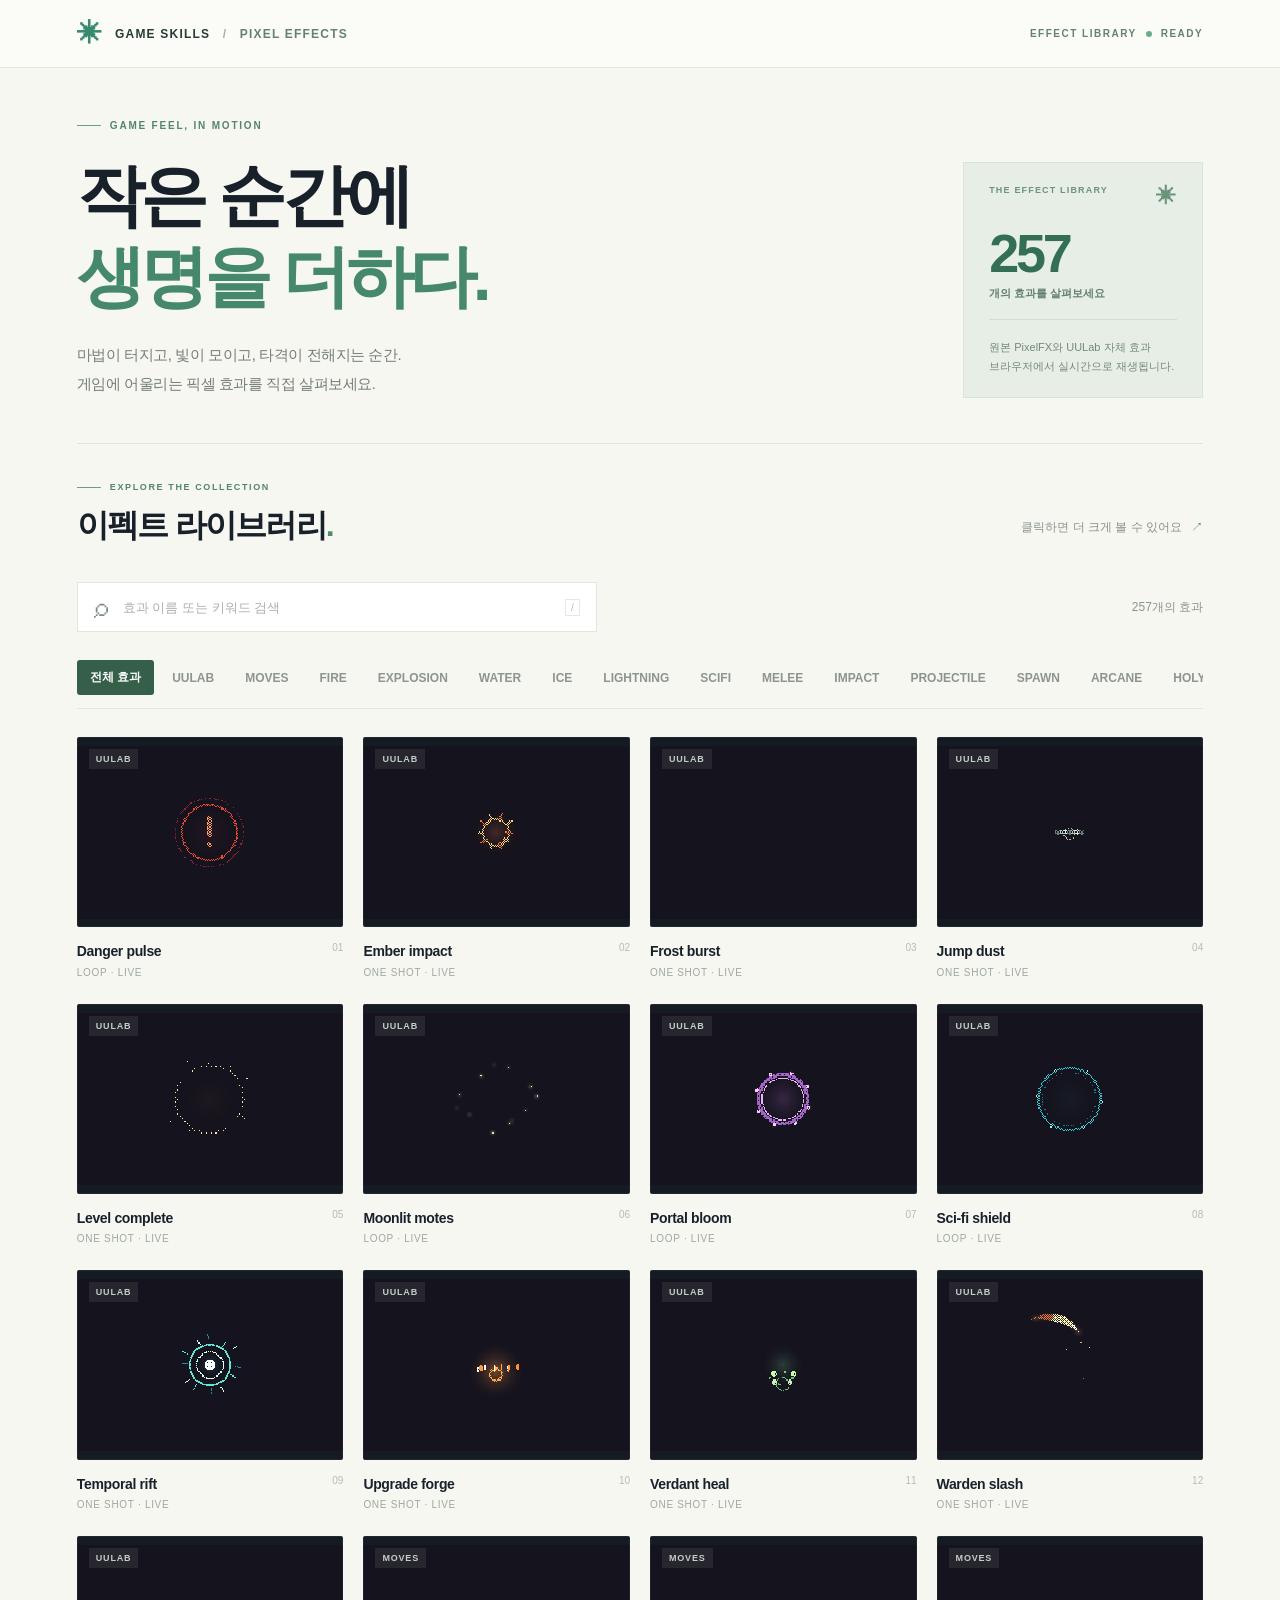
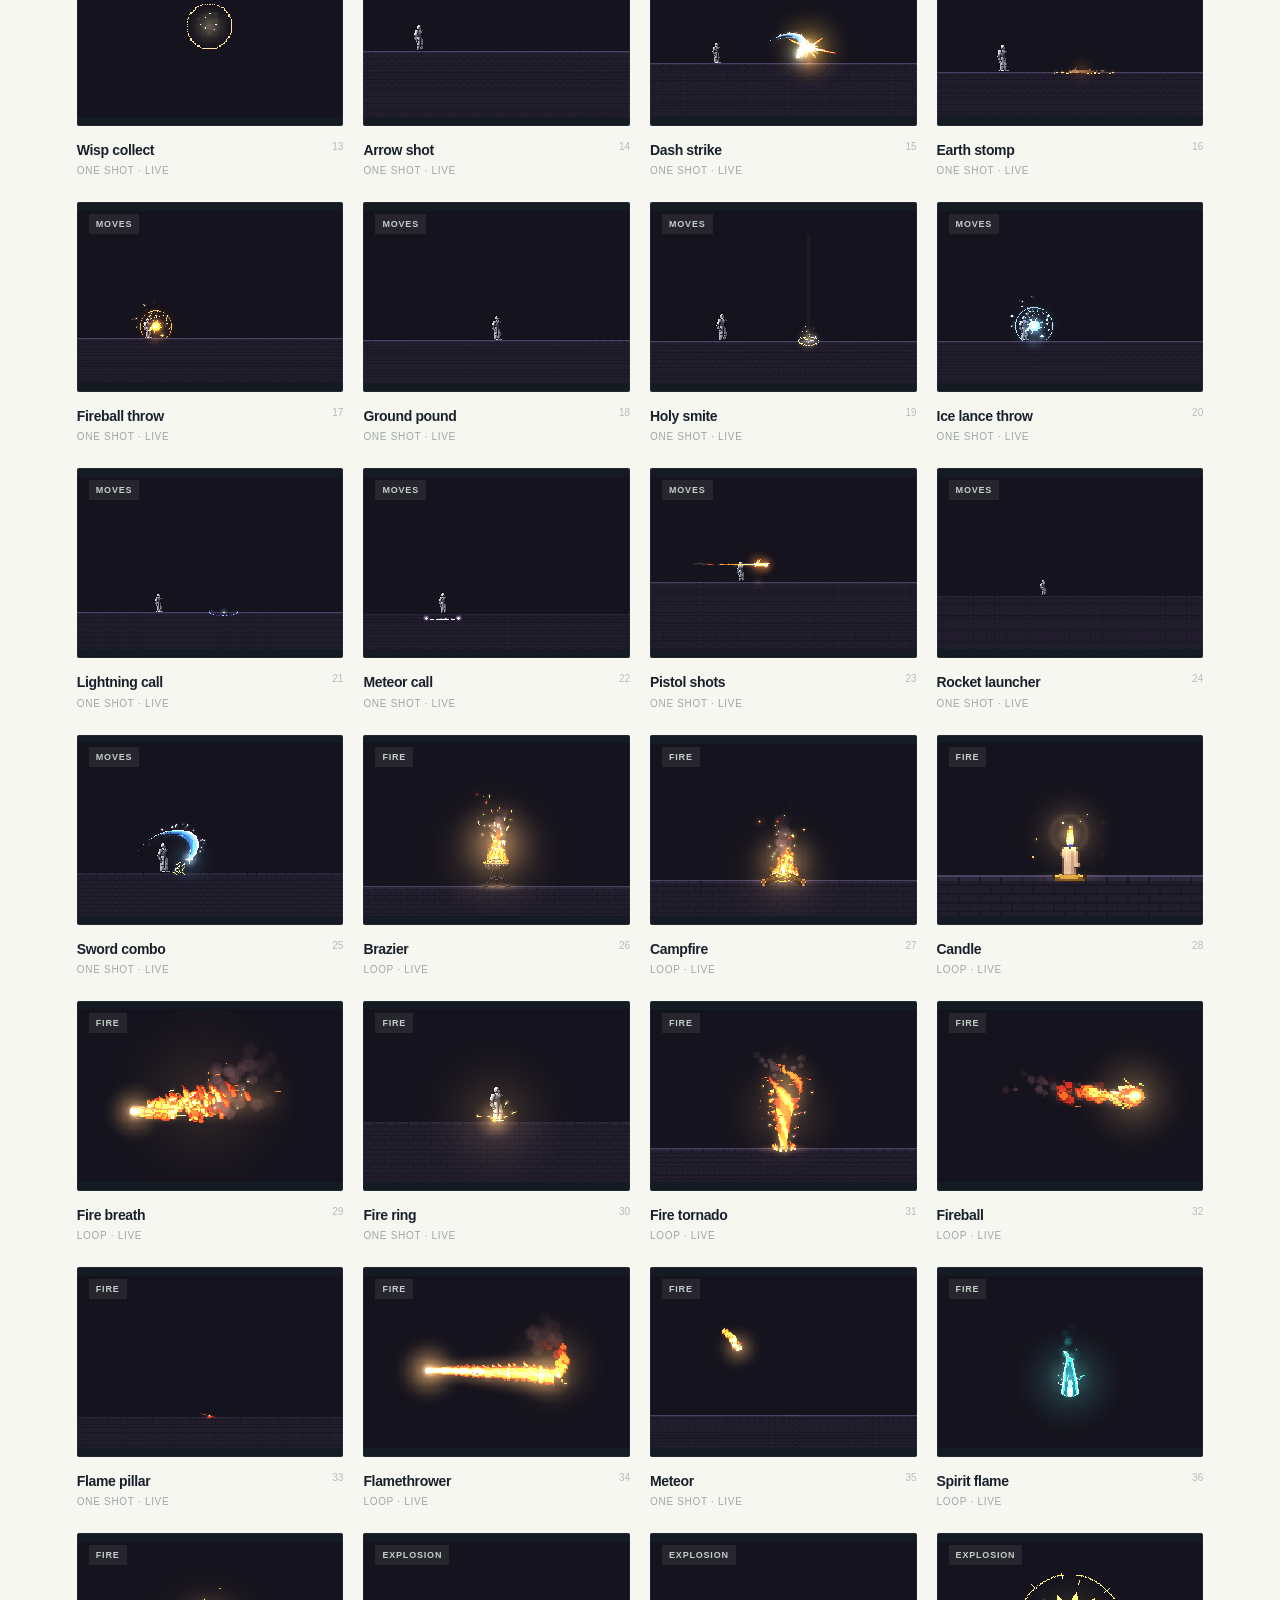
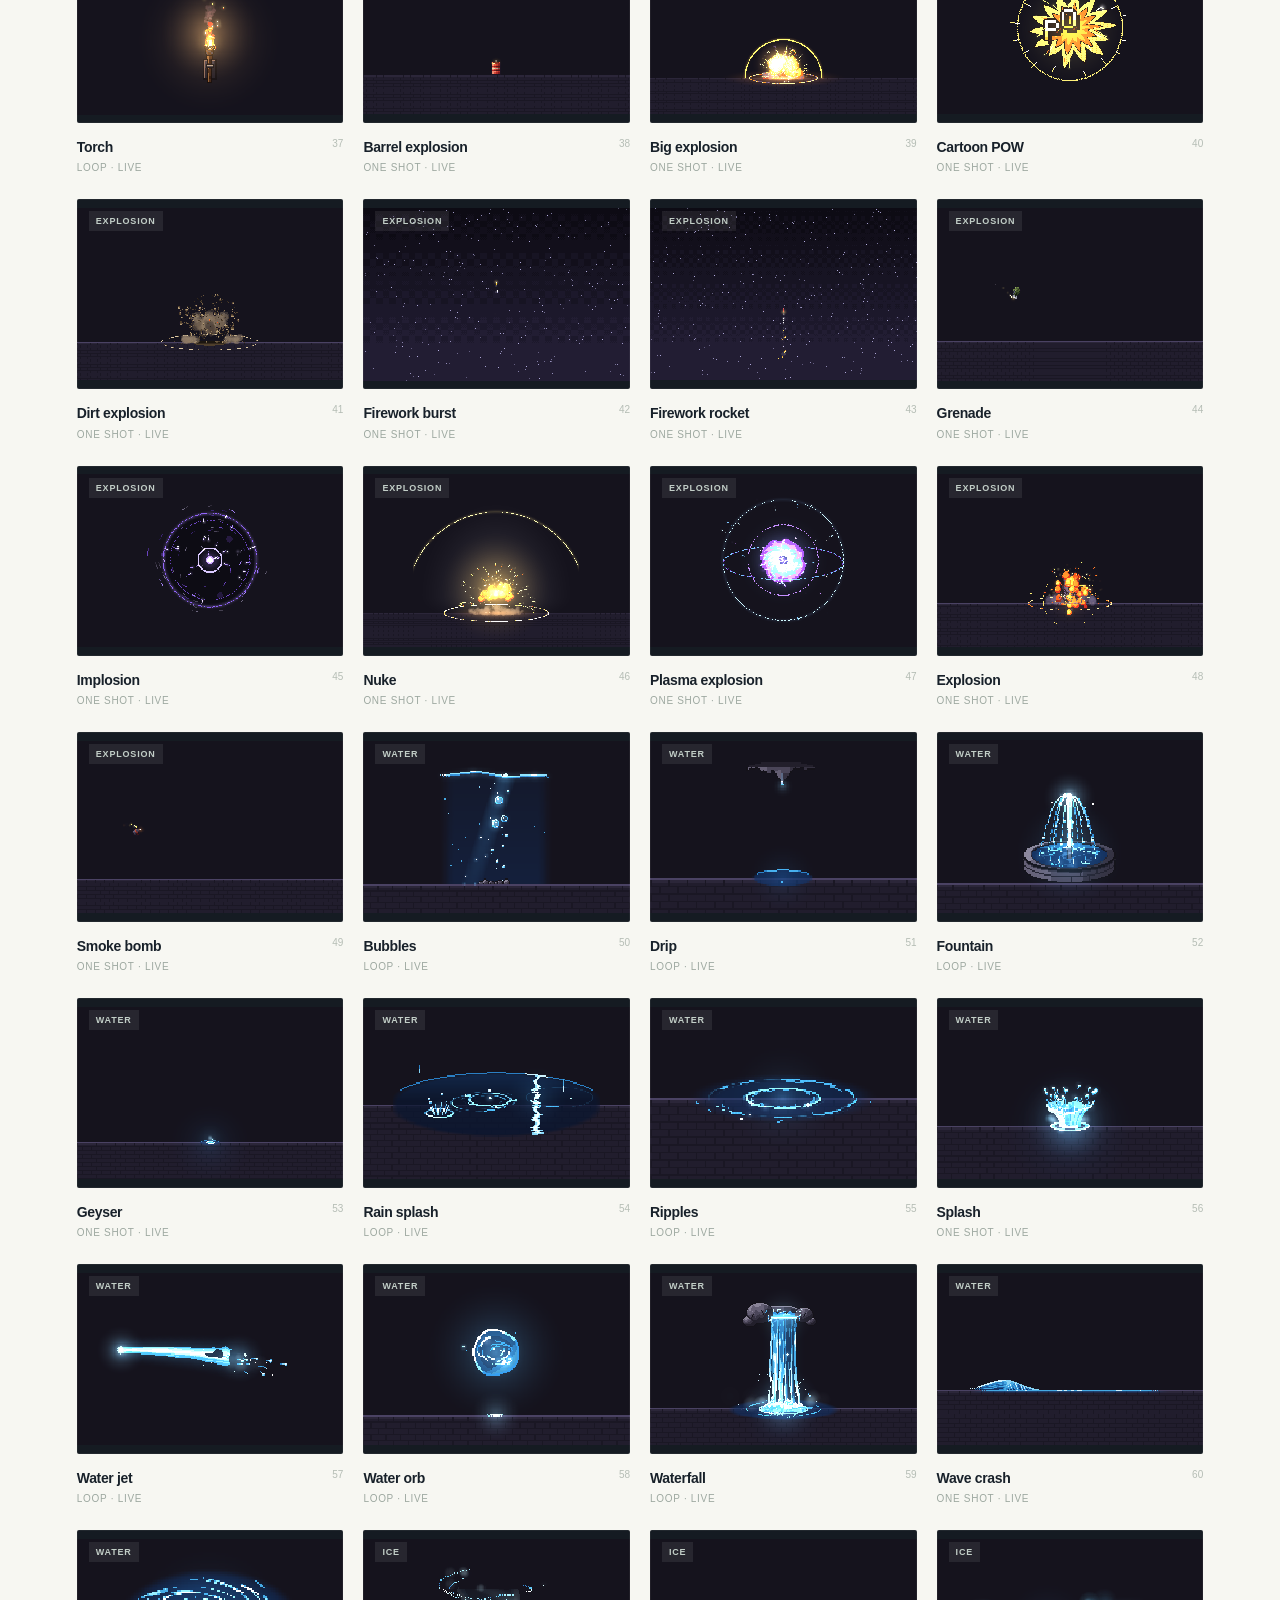
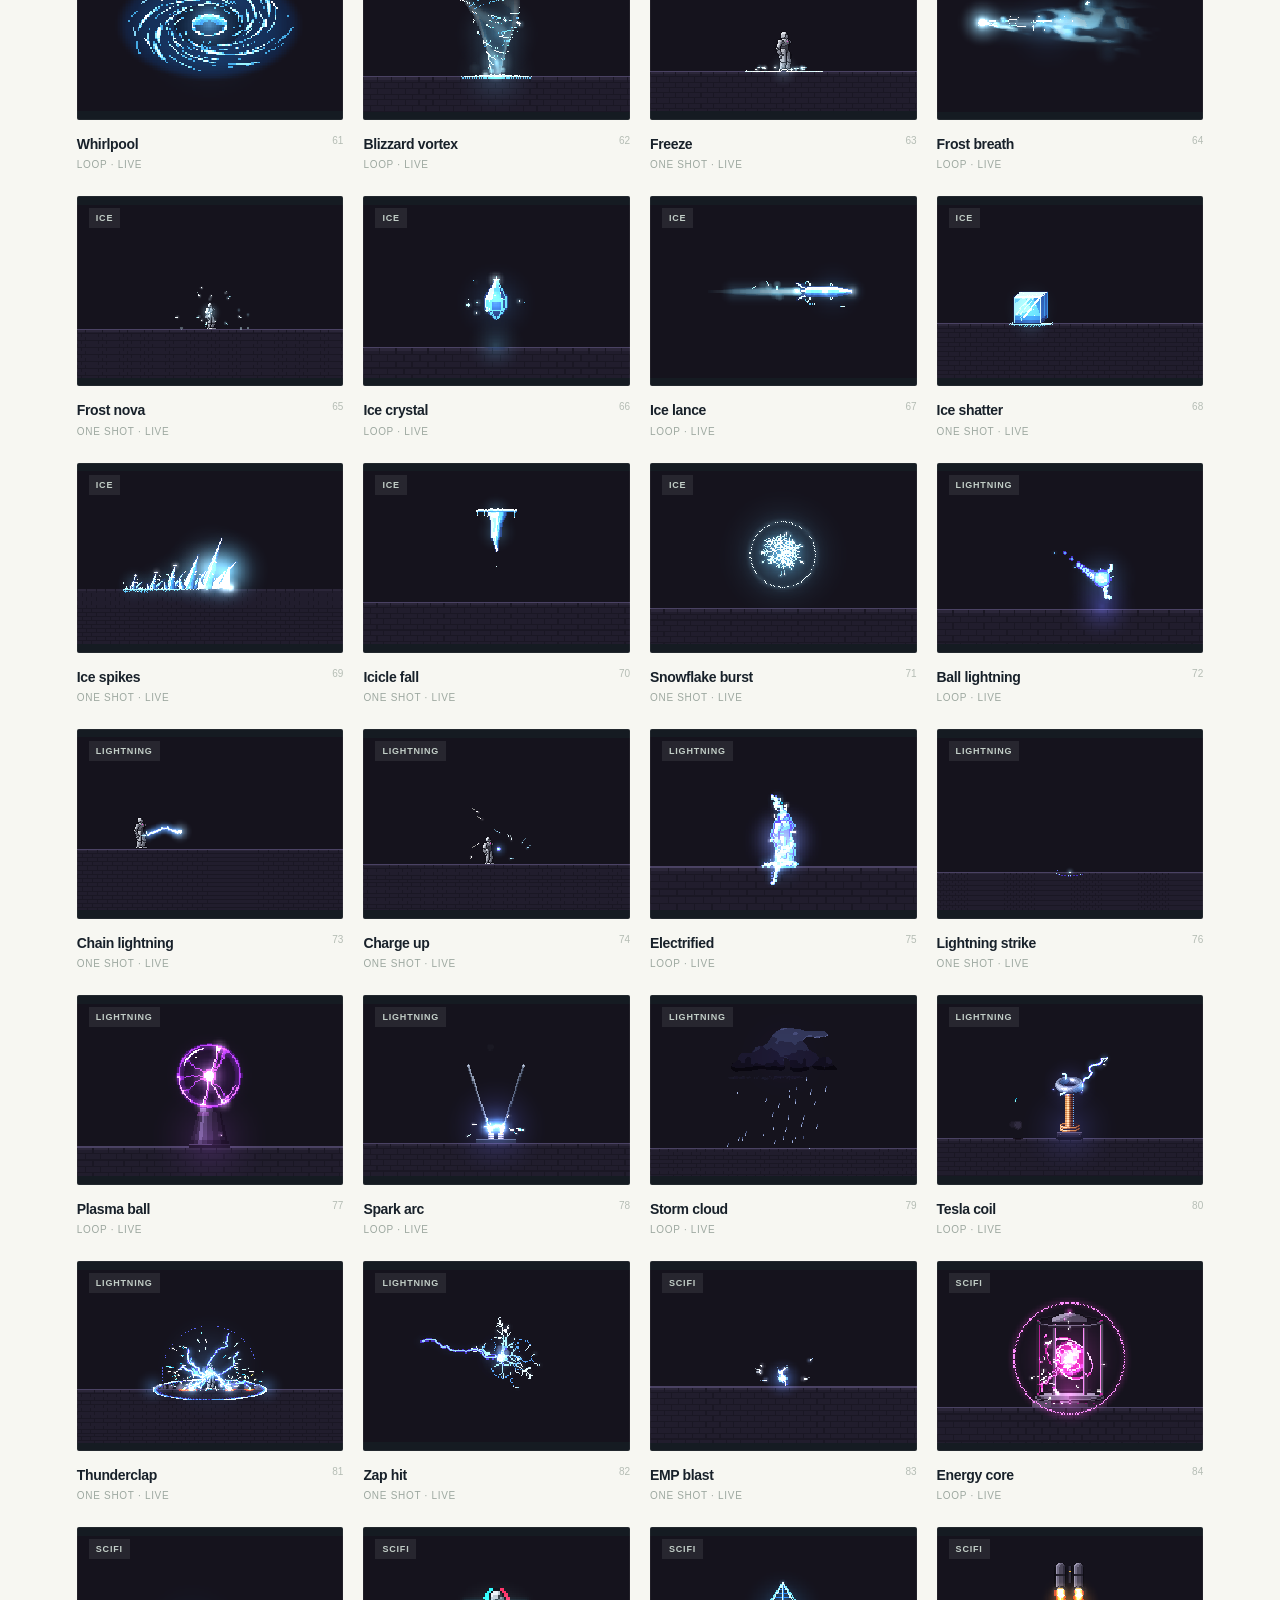
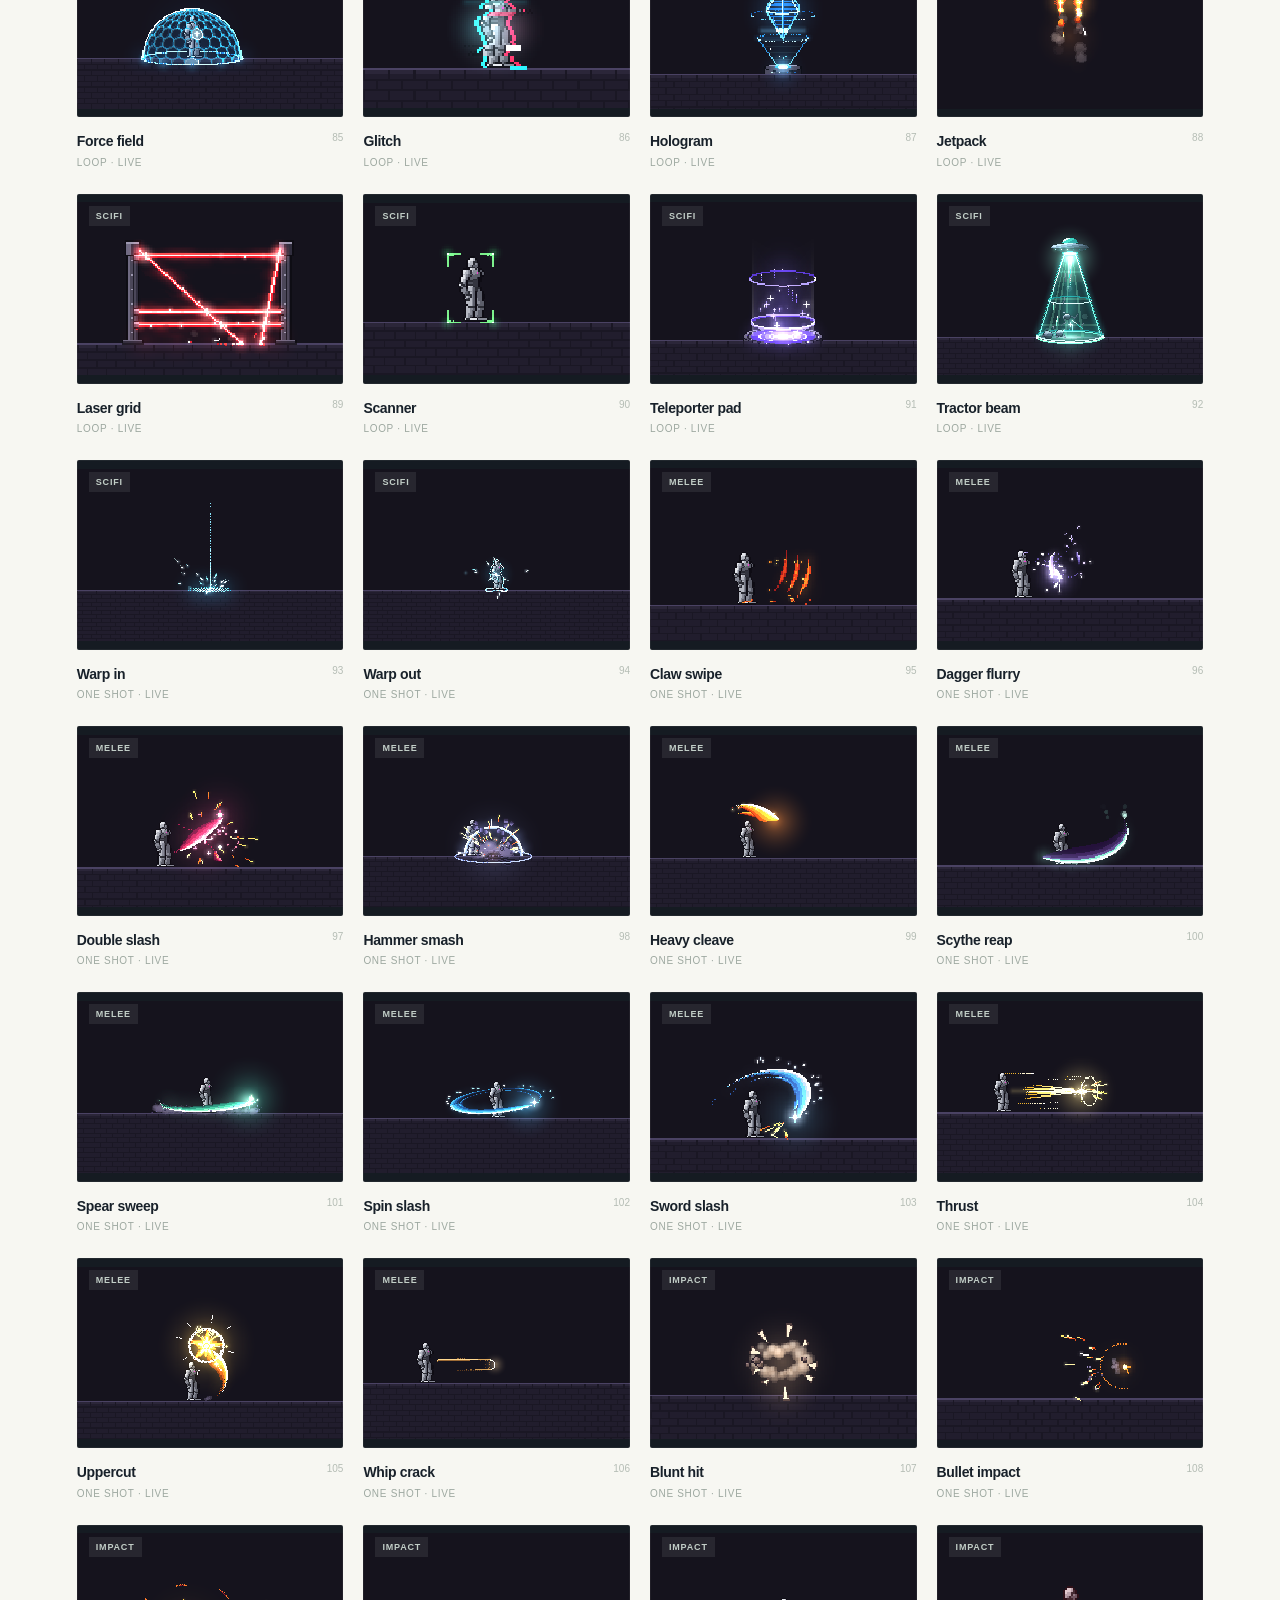
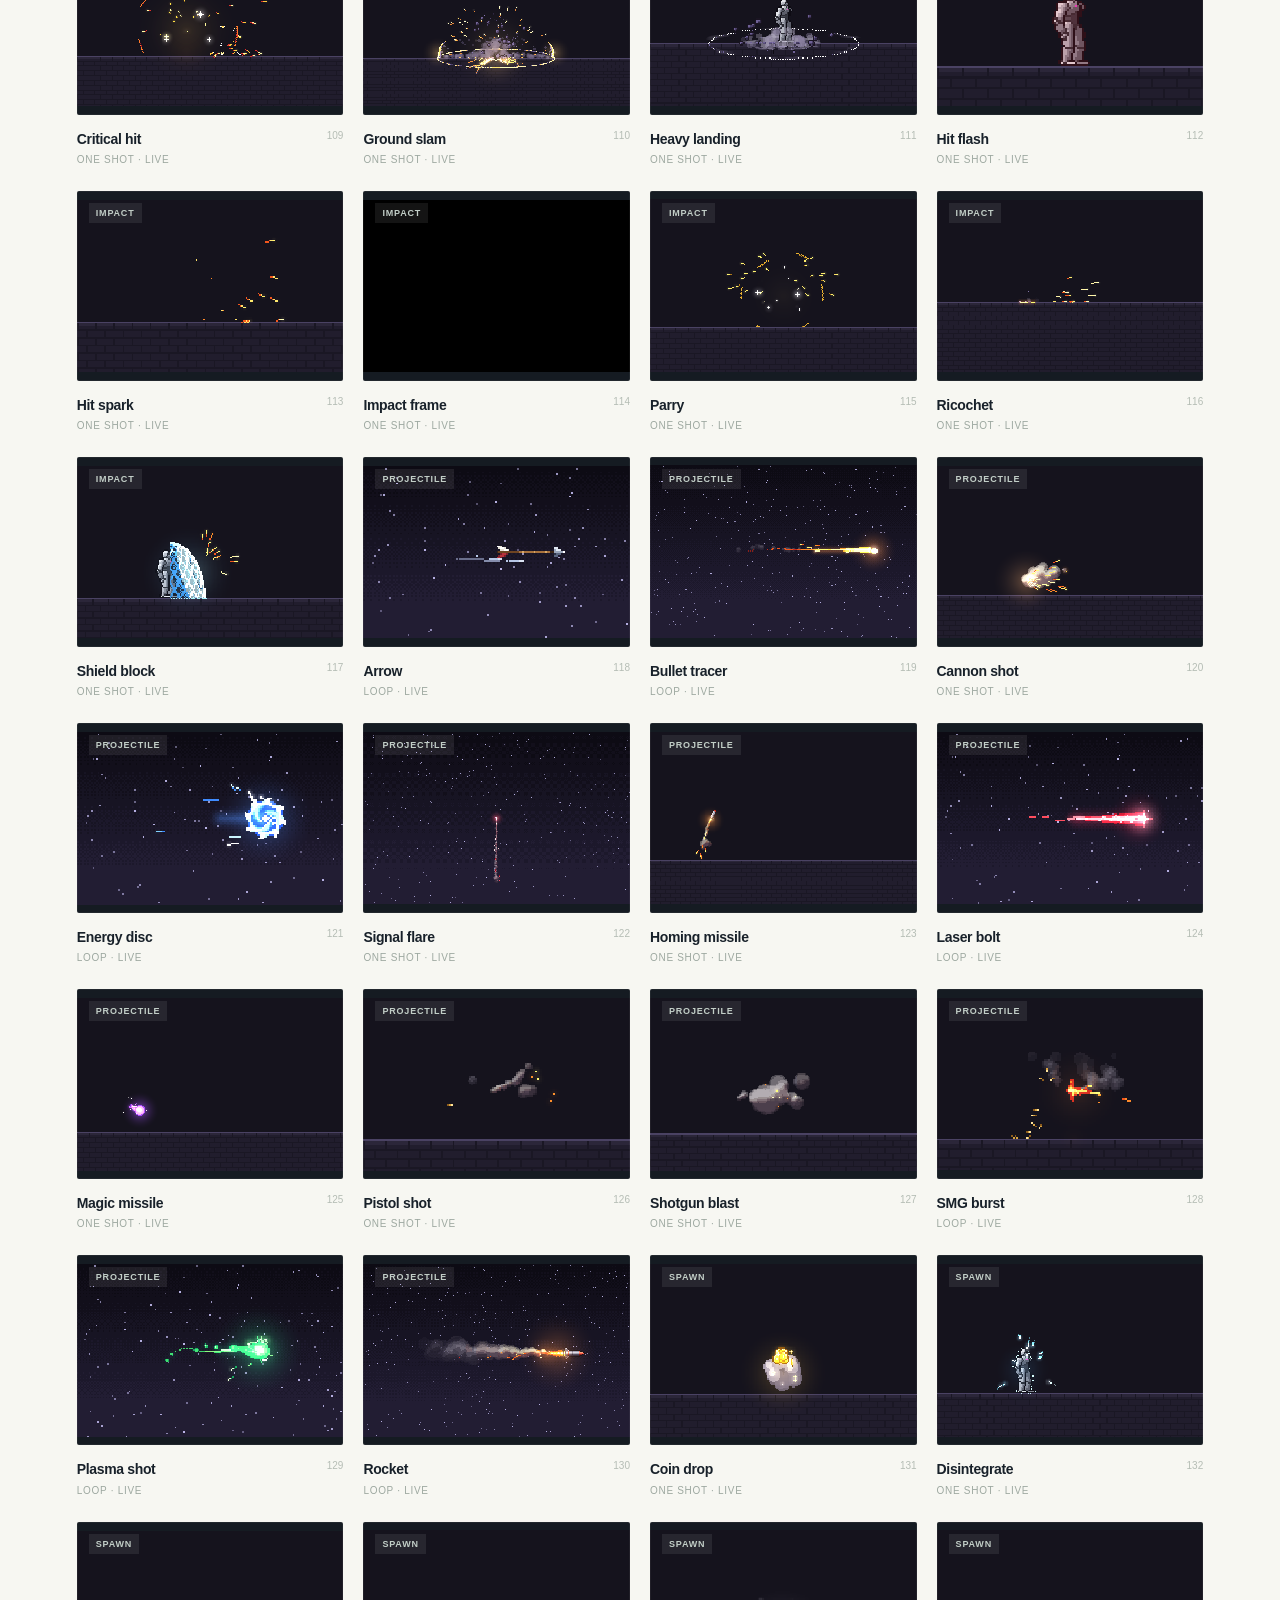
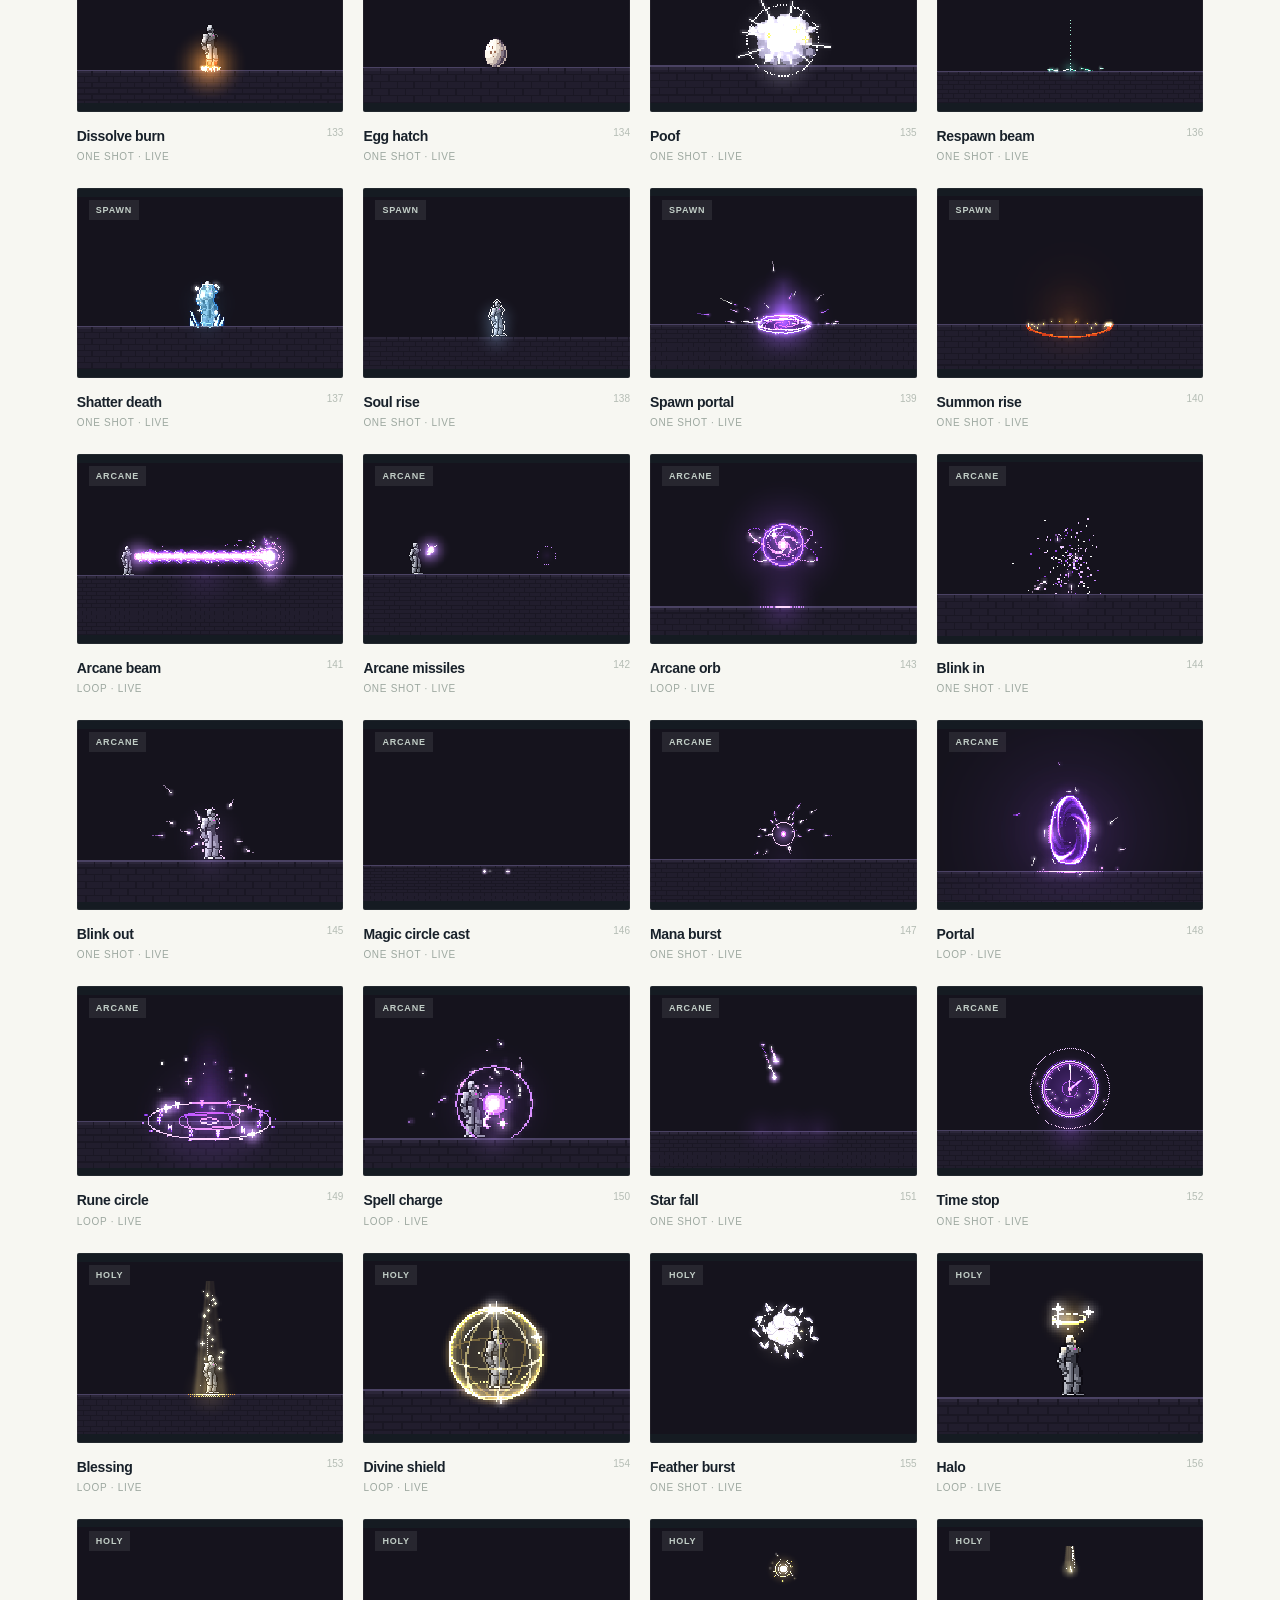
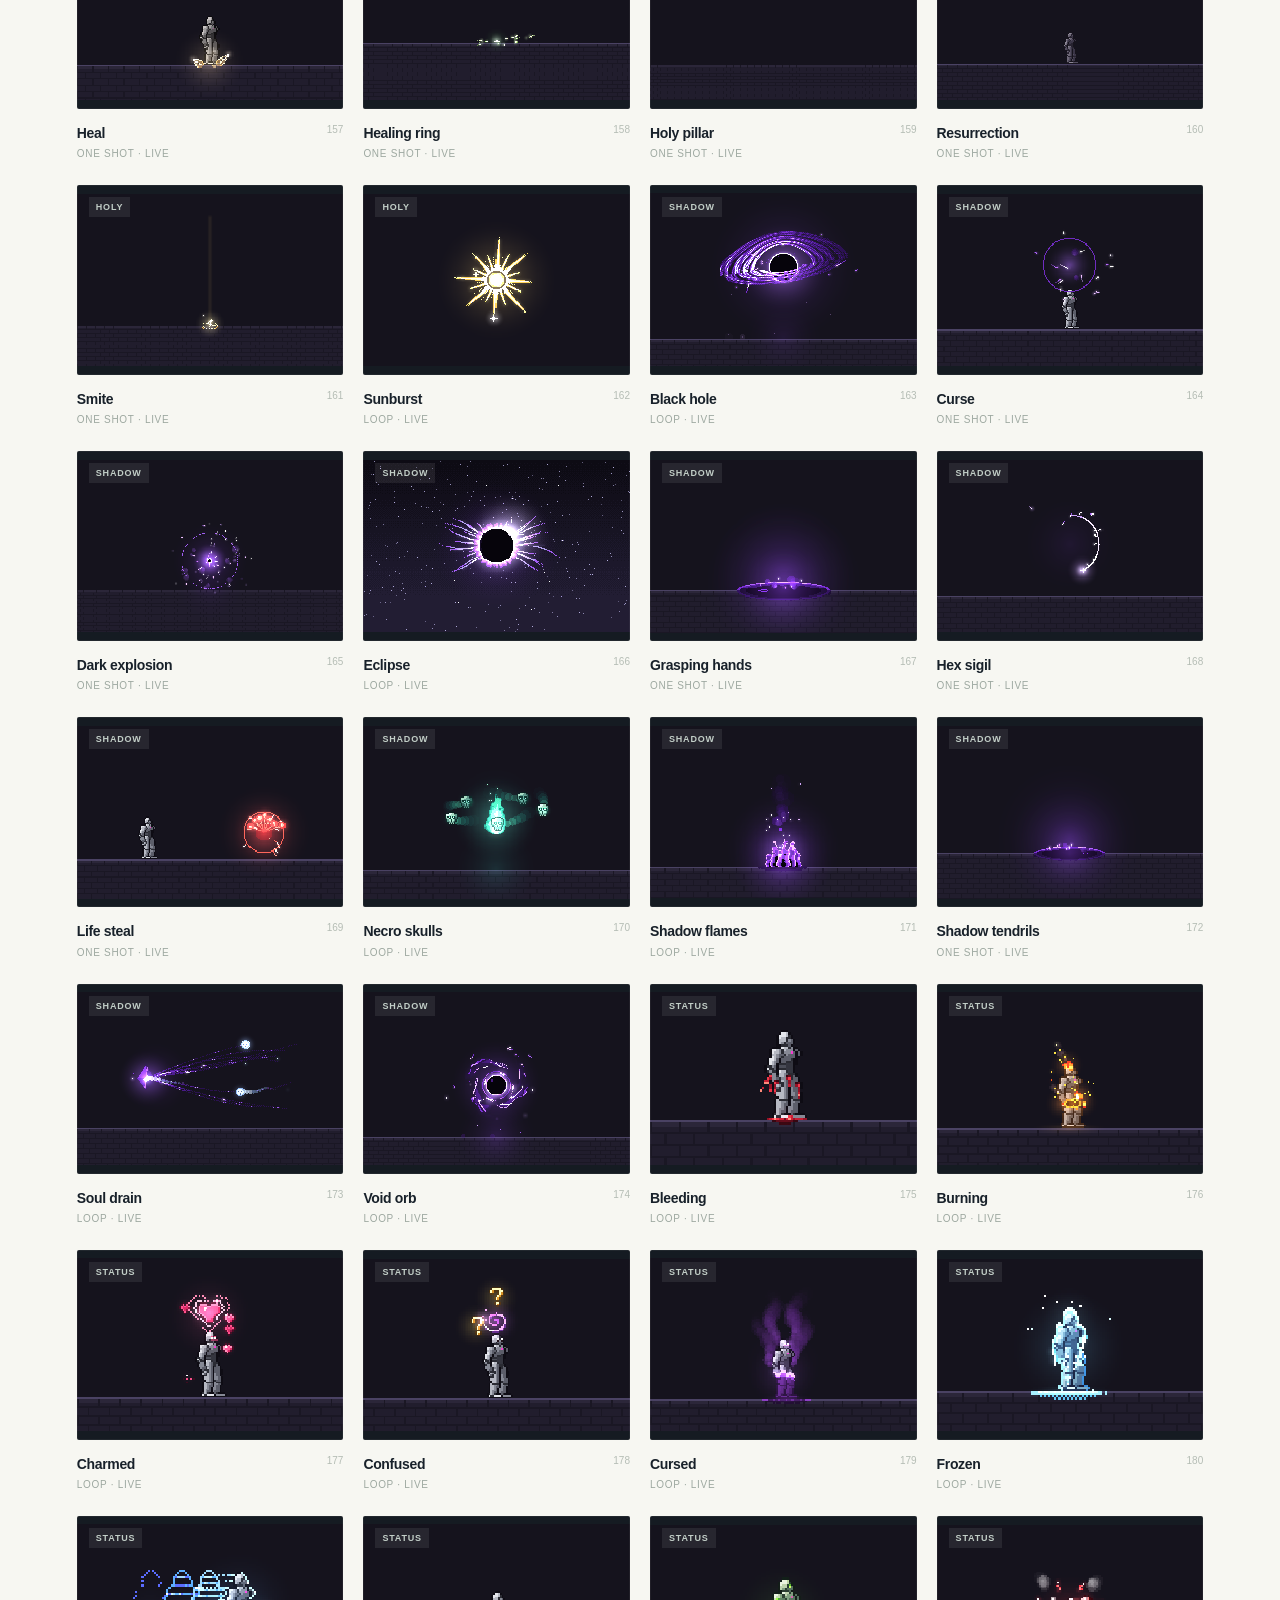
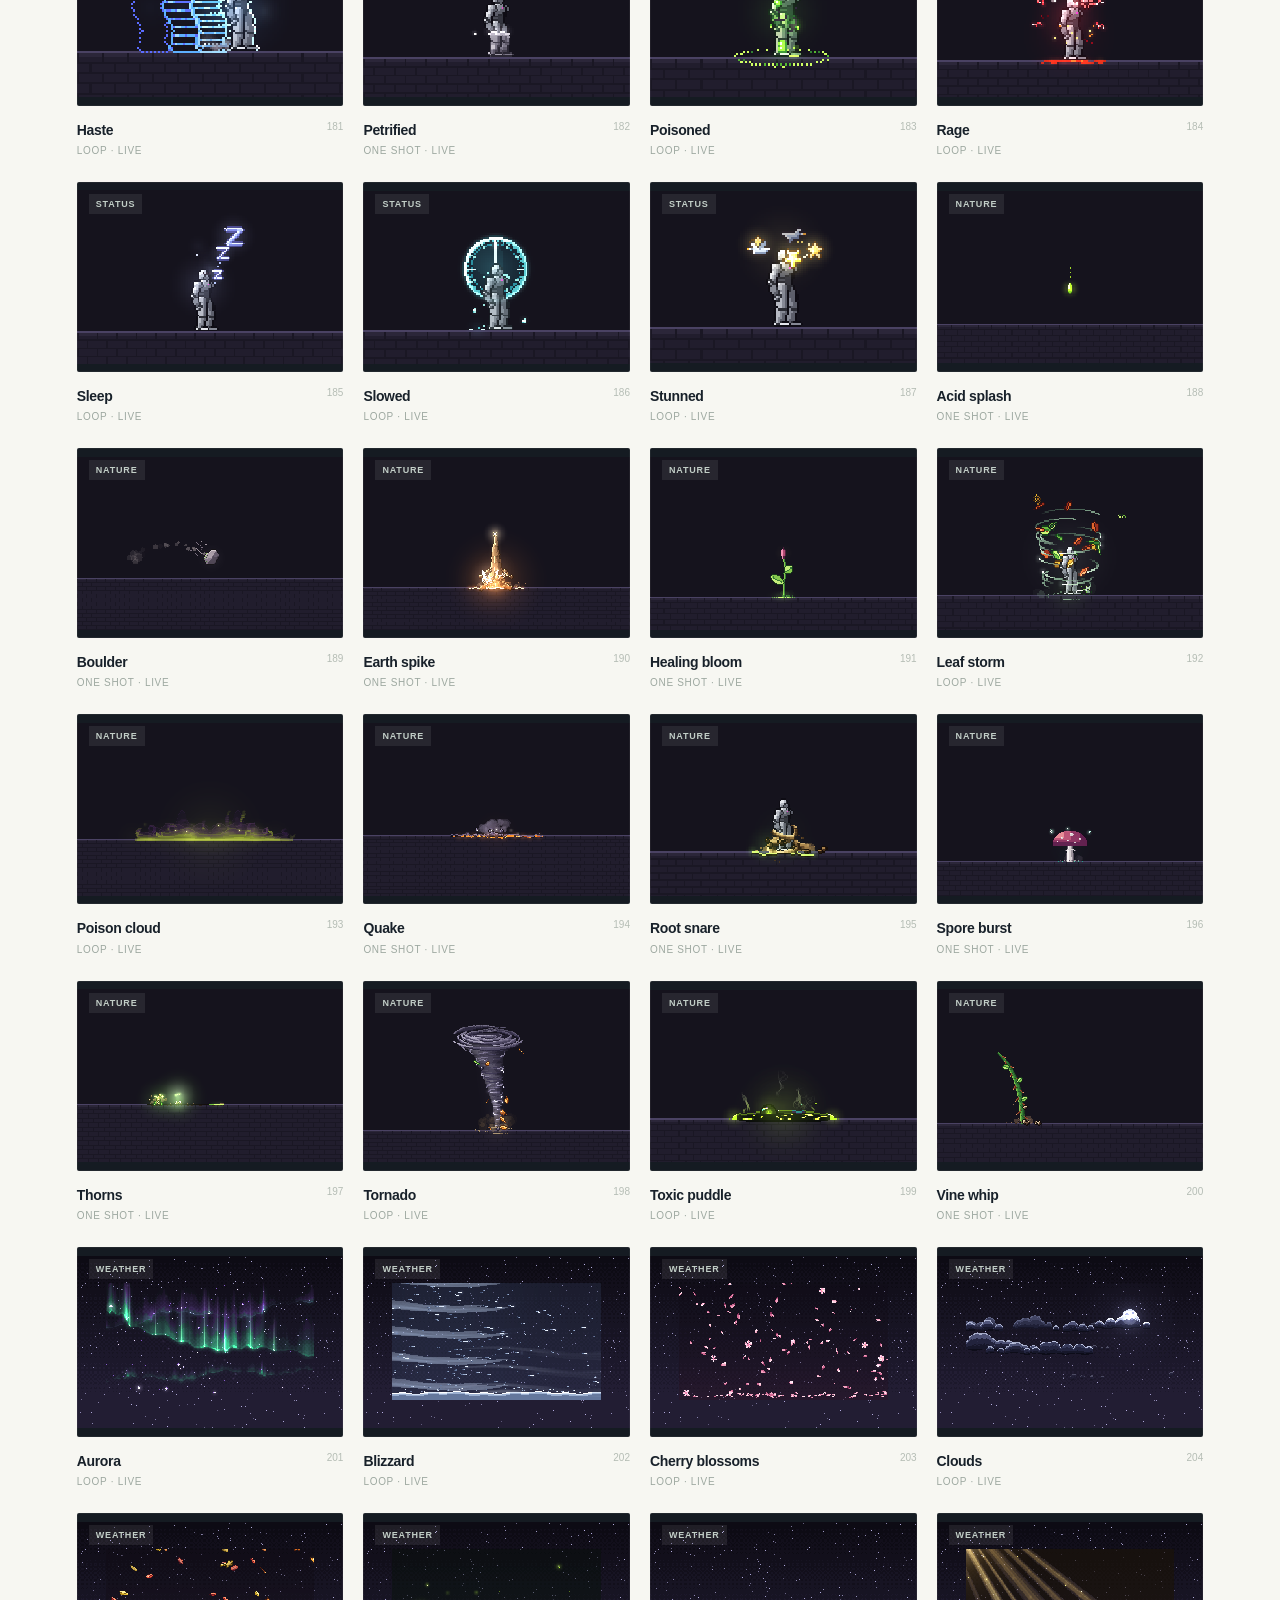
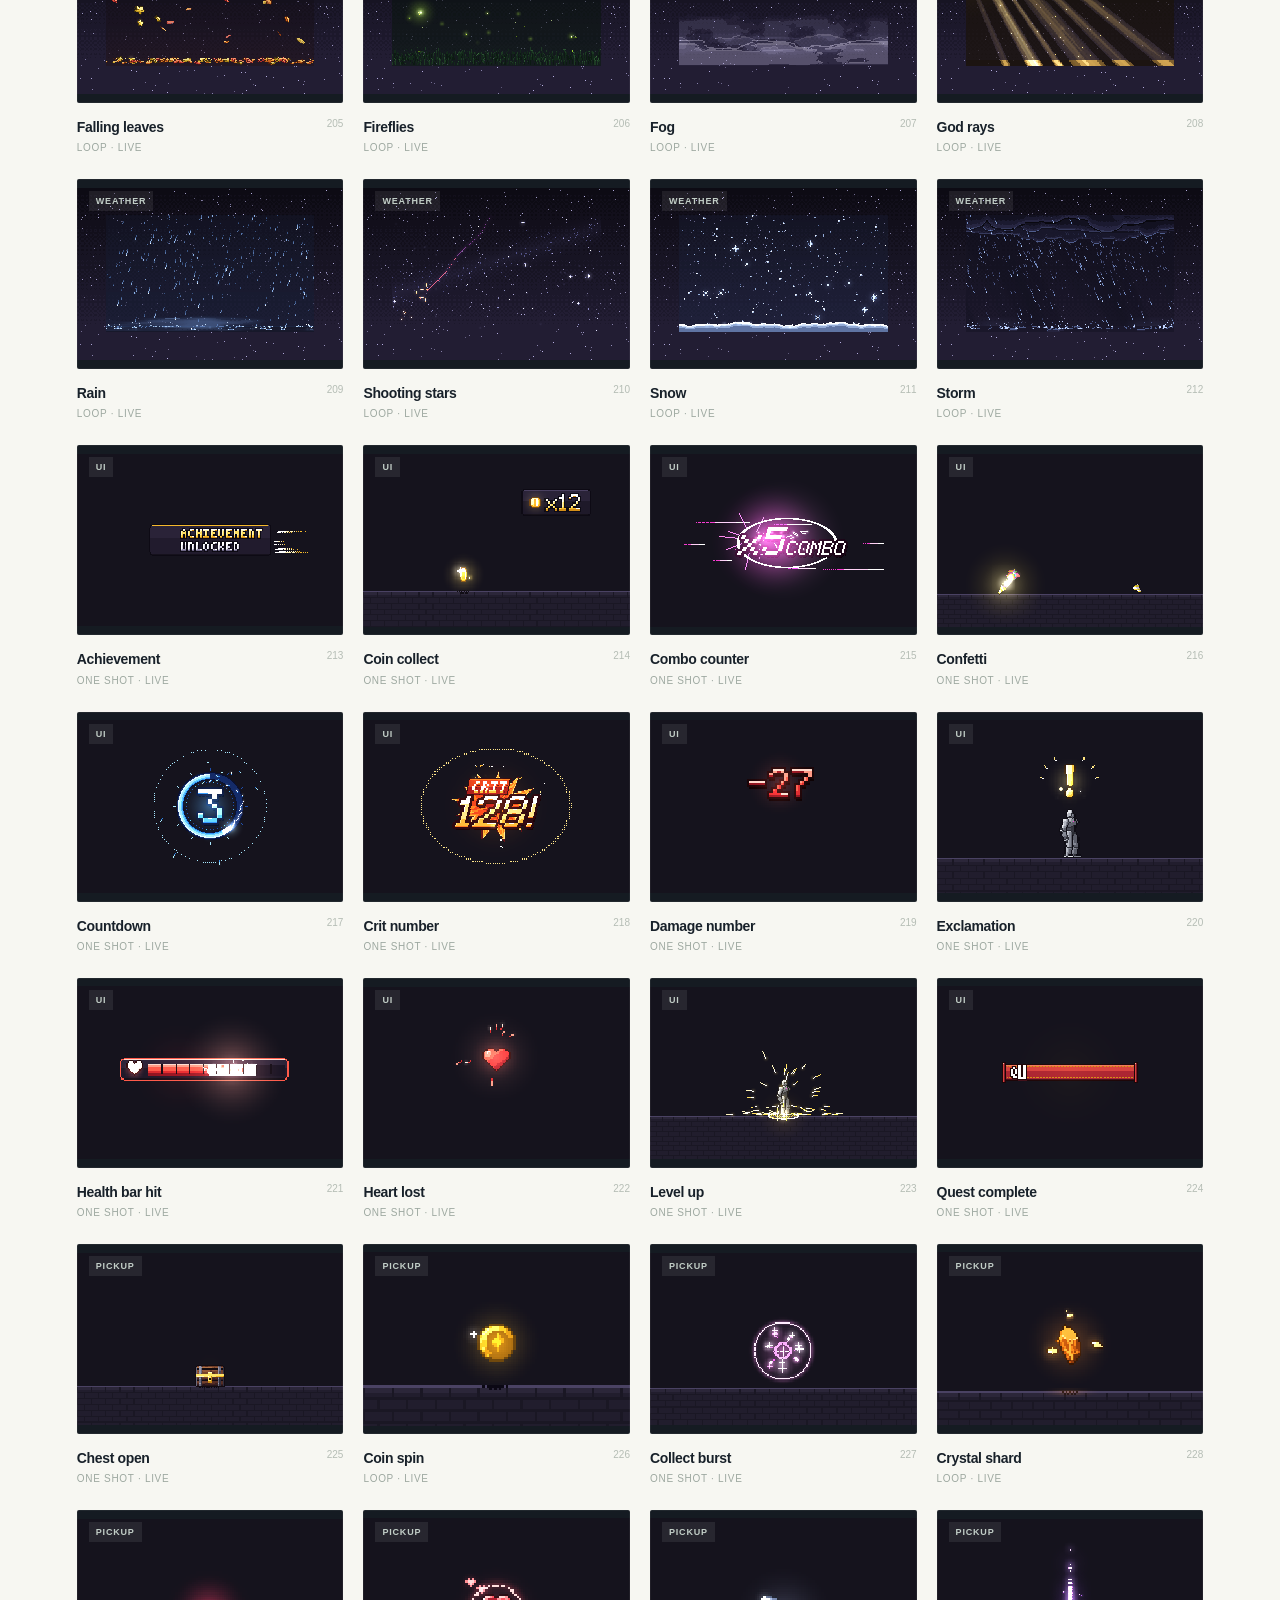
==== index.html @ f6c2b3b4 "Publish Game Skills effects gallery" ====
<!doctype html>
<html lang="ko"><head><meta charset="utf-8"><meta name="viewport" content="width=device-width,initial-scale=1"><meta name="color-scheme" content="light"><title>Pixel Effects — Game Skills</title><link rel="stylesheet" href="./style.css"></head>
<body><header class="header"><a class="brand" href="./" aria-label="Game Skills Effects 홈"><span class="brand-icon">✳</span><span>GAME SKILLS <b>/</b> <strong>PIXEL EFFECTS</strong></span></a><span class="header-tag">EFFECT LIBRARY <i></i> READY</span></header>
<main><section class="intro"><div class="intro-copy"><p class="eyebrow"><span></span> GAME FEEL, IN MOTION</p><h1>작은 순간에<br><em>생명을 더하다.</em></h1><p class="lede">마법이 터지고, 빛이 모이고, 타격이 전해지는 순간.<br>게임에 어울리는 픽셀 효과를 직접 살펴보세요.</p></div><div class="intro-aside"><div class="aside-top"><span>THE EFFECT LIBRARY</span><span>✳</span></div><div class="aside-count" id="totalCount">—</div><div class="aside-caption">개의 효과를 살펴보세요</div><div class="aside-rule"></div><p>원본 PixelFX와 UULab 자체 효과<br>브라우저에서 실시간으로 재생됩니다.</p></div></section>
<section class="library" aria-labelledby="libraryTitle"><div class="section-heading"><div><p class="eyebrow small"><span></span> EXPLORE THE COLLECTION</p><h2 id="libraryTitle">이펙트 라이브러리<span>.</span></h2></div><p>클릭하면 더 크게 볼 수 있어요 <span class="arrow">↗</span></p></div><div class="toolbar"><label class="search"><span aria-hidden="true">⌕</span><input id="search" type="search" placeholder="효과 이름 또는 키워드 검색" aria-label="효과 검색"><kbd> / </kbd></label><div class="status" aria-live="polite" id="resultCount">불러오는 중…</div></div><div class="filters-wrap"><nav id="filters" aria-label="효과 카테고리" class="filters"></nav></div><div id="error" class="error" hidden></div><div id="grid" class="grid" aria-live="polite"></div><div id="empty" class="empty" hidden><b>결과가 없어요.</b><p>다른 검색어나 카테고리를 선택해 주세요.</p><button id="reset" type="button">전체 효과 보기</button></div></section></main>
<footer><span><b>✳ GAME SKILLS</b> &nbsp; / &nbsp; PIXEL EFFECTS</span><span>POWERED BY PIXELFX &nbsp;·&nbsp; <a href="https://github.com/patch-gg/pixelfx" target="_blank" rel="noreferrer">SOURCE ↗</a></span></footer>
<dialog id="detail"><div class="detail-inner"><button class="close" id="close" aria-label="닫기">×</button><div class="detail-stage"><canvas id="detailCanvas" aria-label="효과 애니메이션 미리보기"></canvas><span class="live"><i></i> LIVE PREVIEW</span></div><div class="detail-content"><p class="eyebrow small" id="detailCat"></p><h2 id="detailName"></h2><p id="detailDesc"></p><div class="detail-meta" id="detailMeta"></div><div class="detail-note">미리보기는 실제 효과 코드를 재생합니다. 게임에 적용할 때는 스프라이트 시트와 개별 라이선스를 확인하세요.</div></div></div></dialog>
<script type="module" src="./app.js"></script></body></html>
---- style.css ----
:root{--ink:#18212a;--muted:#6d7476;--line:#e4e2d9;--paper:#f7f7f2;--accent:#28775e;--dark:#151c23;--card:#fff;--purple:#b3a8ff}*{box-sizing:border-box}body{margin:0;background:var(--paper);font-family:-apple-system,BlinkMacSystemFont,"Apple SD Gothic Neo","Noto Sans KR",sans-serif;color:var(--ink)}button,input{font:inherit}.header{height:68px;border-bottom:1px solid #e3e6de;display:flex;align-items:center;justify-content:space-between;padding:0 max(6vw,24px);background:#fbfcf8}.brand{text-decoration:none;color:#293b35;font-size:12px;font-weight:800;letter-spacing:.1em;display:flex;align-items:center;gap:12px}.brand b{color:#a4aea7;margin:0 8px}.brand strong{color:#668075}.brand-icon{font-size:25px;color:#378a6d}.header-tag{font-size:10px;color:#678170;letter-spacing:.15em;font-weight:800;display:flex;align-items:center;gap:9px}.header-tag i,.live i{width:6px;height:6px;border-radius:50%;background:#68ad87;display:inline-block}main{max-width:1460px;margin:auto;padding:0 6vw}.intro{display:flex;justify-content:space-between;align-items:end;padding:52px 0 45px;gap:40px}.intro-copy{max-width:800px}.eyebrow{display:flex;align-items:center;gap:9px;font-size:10px;letter-spacing:.18em;font-weight:800;color:#53846d;margin:0 0 25px}.eyebrow span{width:24px;height:1px;background:#68a17c}.intro h1{font-size:clamp(43px,5.3vw,74px);letter-spacing:-.065em;line-height:1.19;font-weight:750;margin:0}.intro h1 em{font-style:normal;color:#46886b}.lede{font-size:15px;line-height:1.9;letter-spacing:-.03em;color:#737d78;margin:24px 0 0}.intro-aside{width:240px;flex:none;padding:22px 25px;background:#e7eee6;border:1px solid #d9e5d9;min-height:212px}.aside-top{display:flex;justify-content:space-between;color:#6b947b;font-size:9px;letter-spacing:.13em;font-weight:800}.aside-top span:last-child{font-size:20px}.aside-count{font-size:54px;line-height:1;font-weight:750;letter-spacing:-.06em;margin-top:18px;color:#346e55}.aside-caption{font-size:11px;font-weight:700;color:#63806c;margin-top:6px}.aside-rule{height:1px;background:#cddfce;margin:18px 0}.intro-aside p{font-size:11px;line-height:1.7;color:#738879;margin:0}.library{border-top:1px solid var(--line);padding:38px 0 100px}.section-heading{display:flex;align-items:end;justify-content:space-between;gap:16px}.section-heading .eyebrow{margin:0 0 12px}.small{font-size:9px}.section-heading h2{font-size:32px;letter-spacing:-.055em;margin:0}.section-heading h2 span{color:#4b8d6d}.section-heading>p{font-size:12px;color:#88928b}.arrow{color:#4b8d6d;margin-left:6px}.toolbar{display:flex;align-items:center;justify-content:space-between;margin-top:34px;gap:20px}.search{height:50px;width:min(100%,520px);display:flex;align-items:center;gap:13px;border:1px solid #e1e6de;background:#fff;padding:0 16px}.search>span{font-size:28px;color:#7d8b81;line-height:1}.search input{outline:none;border:0;min-width:0;width:100%;font-size:13px;color:#24382f;background:transparent}.search input::placeholder{color:#a9b1aa}.search:focus-within{border-color:#679f7f;box-shadow:0 0 0 3px #e4efe4}.search kbd{font-family:inherit;font-size:10px;color:#b2bab1;border:1px solid #e5e9e3;padding:2px 5px}.status{font-size:12px;color:#88938c;white-space:nowrap}.filters-wrap{position:relative;border-bottom:1px solid #e4e8e0;margin-top:28px}.filters{display:flex;gap:5px;overflow-x:auto;scrollbar-width:thin;padding:0 0 13px}.filters button{border:0;background:none;white-space:nowrap;color:#8c968f;cursor:pointer;padding:9px 13px;font-size:12px;font-weight:700;border-radius:3px}.filters button:hover{background:#eaf0e8;color:#446d57}.filters button.active{background:#365f4a;color:white}.grid{display:grid;grid-template-columns:repeat(4,minmax(0,1fr));gap:26px 20px;margin-top:28px}.item{min-width:0;border:0;background:transparent;padding:0;text-align:left;cursor:pointer;color:inherit}.stage{position:relative;height:190px;background:#151b22;overflow:hidden;display:grid;place-items:center;border-radius:2px}.stage:after{content:"";position:absolute;inset:0;border:1px solid #ffffff0e;pointer-events:none}.stage canvas,.detail-stage canvas{width:100%;height:100%;object-fit:contain;image-rendering:pixelated}.stage .tile-tag{position:absolute;top:12px;left:12px;padding:5px 7px;background:#ffffff14;color:#c2cec7;font-size:9px;font-weight:700;letter-spacing:.09em;pointer-events:none}.item:hover .stage{outline:2px solid #83b292;outline-offset:2px}.item:focus-visible{outline:3px solid #4a9e71;outline-offset:6px}.item-info{display:flex;justify-content:space-between;align-items:start;padding:15px 0 0;gap:5px}.item-name{font-weight:750;font-size:14px;line-height:1.3;letter-spacing:-.025em}.item-sub{color:#9da8a0;font-size:10px;letter-spacing:.07em;text-transform:uppercase;margin-top:6px}.item-index{font-size:10px;color:#b5bdb5;font-variant-numeric:tabular-nums}.empty,.error{margin:24px 0;padding:48px;text-align:center;border:1px solid var(--line);background:white;color:#718076}.empty b{font-size:19px;color:#293f32}.empty button{background:#365f4a;color:white;border:0;padding:10px 15px;cursor:pointer}.error{color:#a53f3f}footer{display:flex;justify-content:space-between;gap:16px;border-top:1px solid #dfe5dc;padding:25px 6vw;font-size:10px;letter-spacing:.1em;color:#a0aca1}footer b{color:#6b8474}footer a{color:inherit;text-decoration:none}dialog{border:0;padding:0;max-width:min(920px,calc(100vw - 30px));width:100%;box-shadow:0 20px 100px #0006;background:#fff}dialog::backdrop{background:#15241dcc}.detail-inner{position:relative;display:grid;grid-template-columns:1.15fr 1fr}.close{position:absolute;z-index:1;right:18px;top:14px;background:transparent;border:0;font-size:32px;line-height:1;cursor:pointer;color:#7a897d}.detail-stage{height:450px;position:relative;background:#151b22;display:grid;place-items:center}.live{position:absolute;bottom:16px;left:18px;color:#94b6a2;letter-spacing:.15em;font-size:9px;display:flex;gap:7px;align-items:center}.detail-content{padding:70px 42px 35px;display:flex;flex-direction:column;align-items:start}.detail-content h2{font-size:32px;letter-spacing:-.05em;margin:0 0 18px}.detail-content>p:not(.eyebrow){font-size:14px;line-height:1.8;color:#78837a}.detail-meta{display:flex;gap:8px;flex-wrap:wrap;margin:20px 0}.detail-meta span{background:#edf3ec;color:#517a5f;padding:7px 9px;font-size:10px;text-transform:uppercase;font-weight:700}.detail-note{font-size:11px;line-height:1.8;color:#a0aaa0;border-top:1px solid #e9ede7;padding-top:18px;margin-top:auto}@media(max-width:1000px){.grid{grid-template-columns:repeat(3,minmax(0,1fr))}.intro-aside{width:210px}}@media(max-width:700px){.header{height:58px;padding:0 20px}.header-tag{display:none}main{padding:0 20px}.intro{padding:55px 0;display:block}.intro-aside{display:none}.intro h1{font-size:42px}.lede{font-size:13px}.library{padding:40px 0 70px}.section-heading>p{display:none}.section-heading h2{font-size:28px}.toolbar{margin-top:25px}.status{font-size:10px}.grid{grid-template-columns:repeat(2,minmax(0,1fr));gap:25px 12px}.stage{height:150px}.item-name{font-size:12px}.detail-inner{display:block}.detail-stage{height:260px}.detail-content{padding:25px}.close{color:white;background:#0008;right:10px;top:10px}footer{padding:20px;display:block;line-height:2}}@media(max-width:400px){.stage{height:120px}.grid{gap:22px 10px}.search kbd{display:none}}
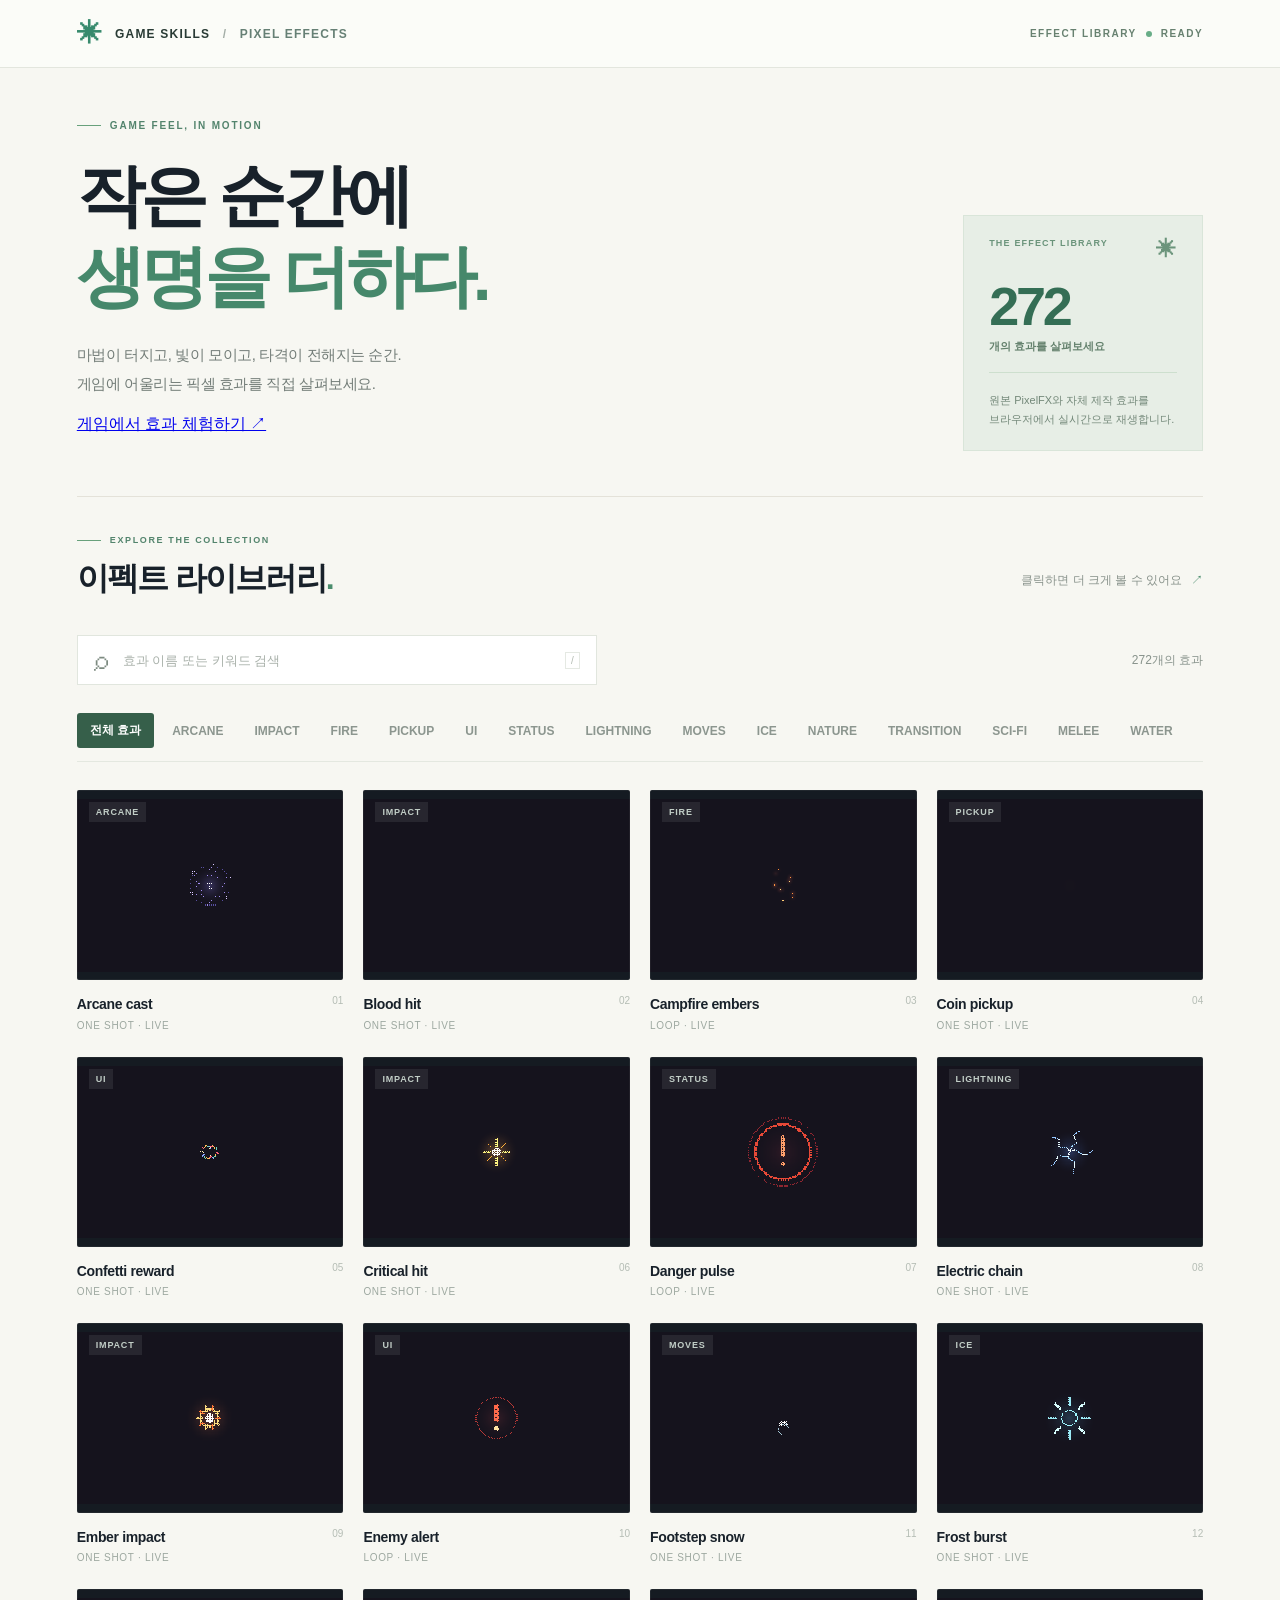
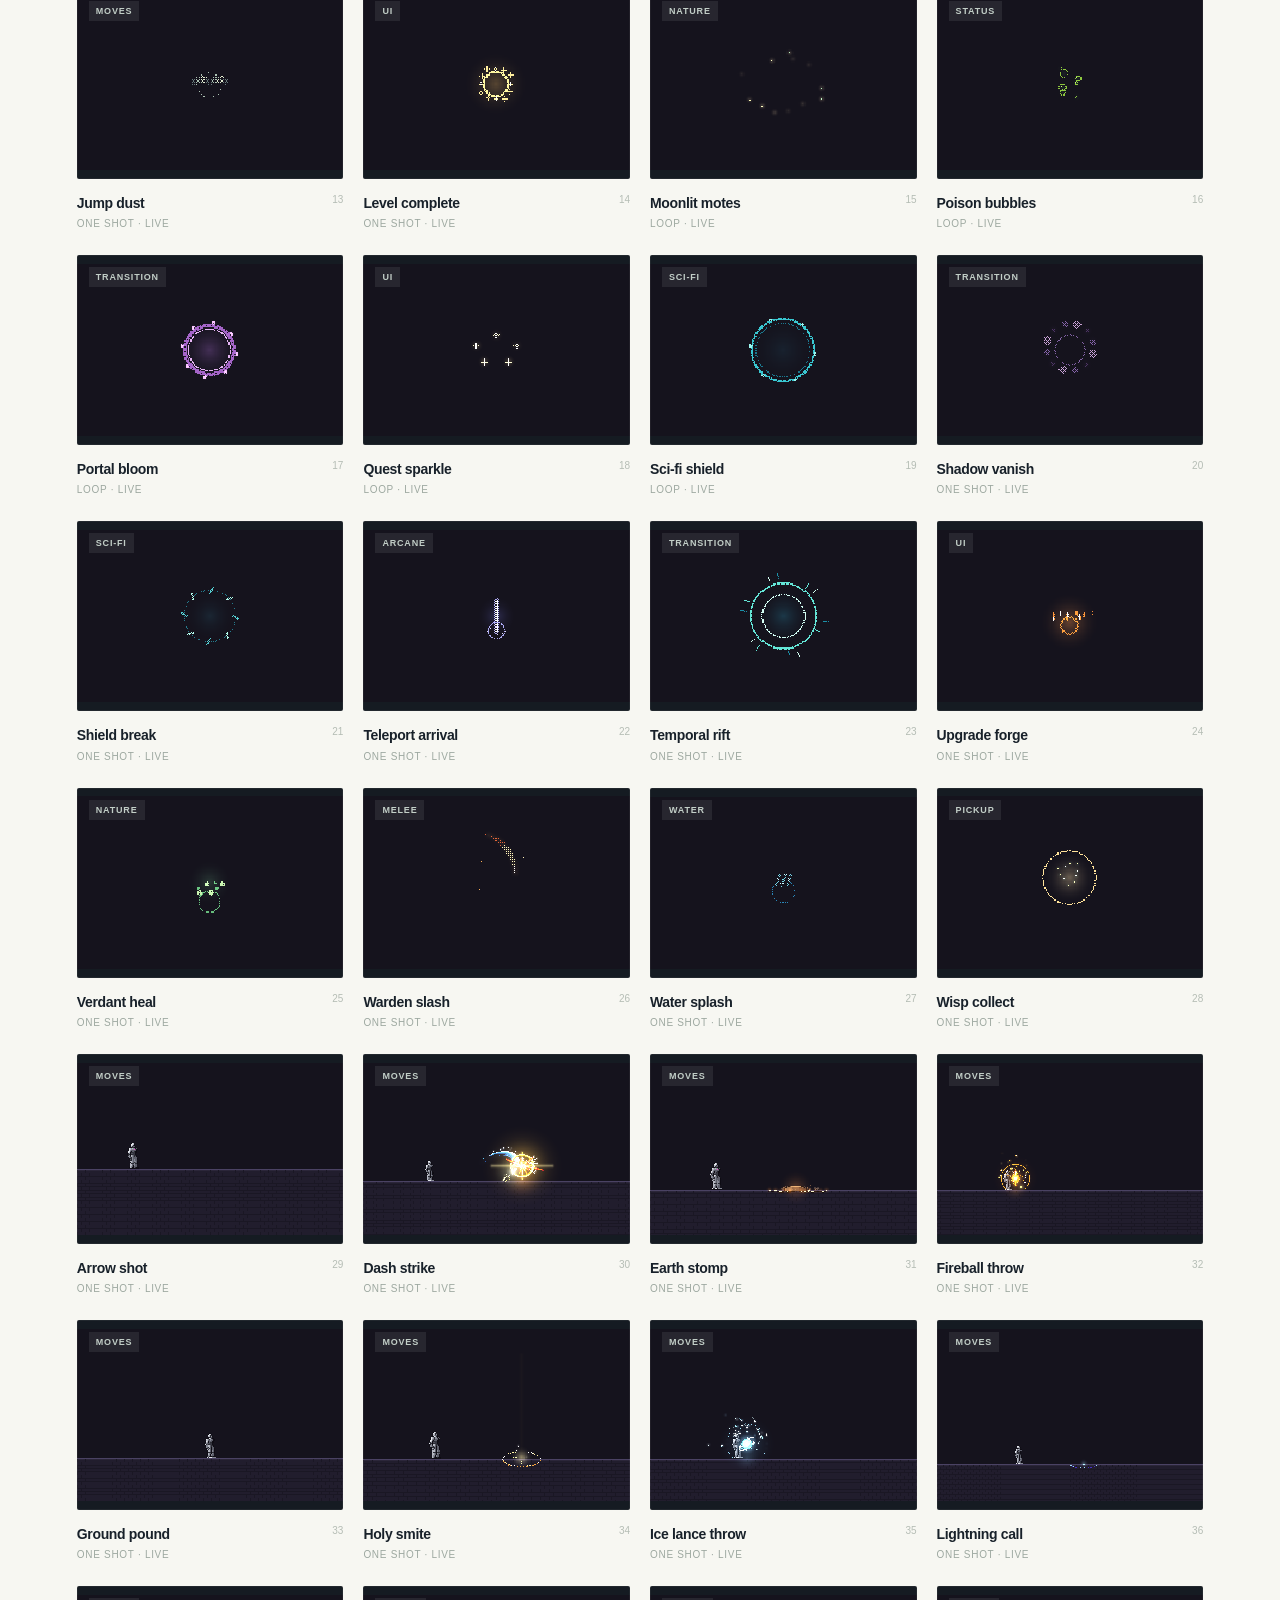
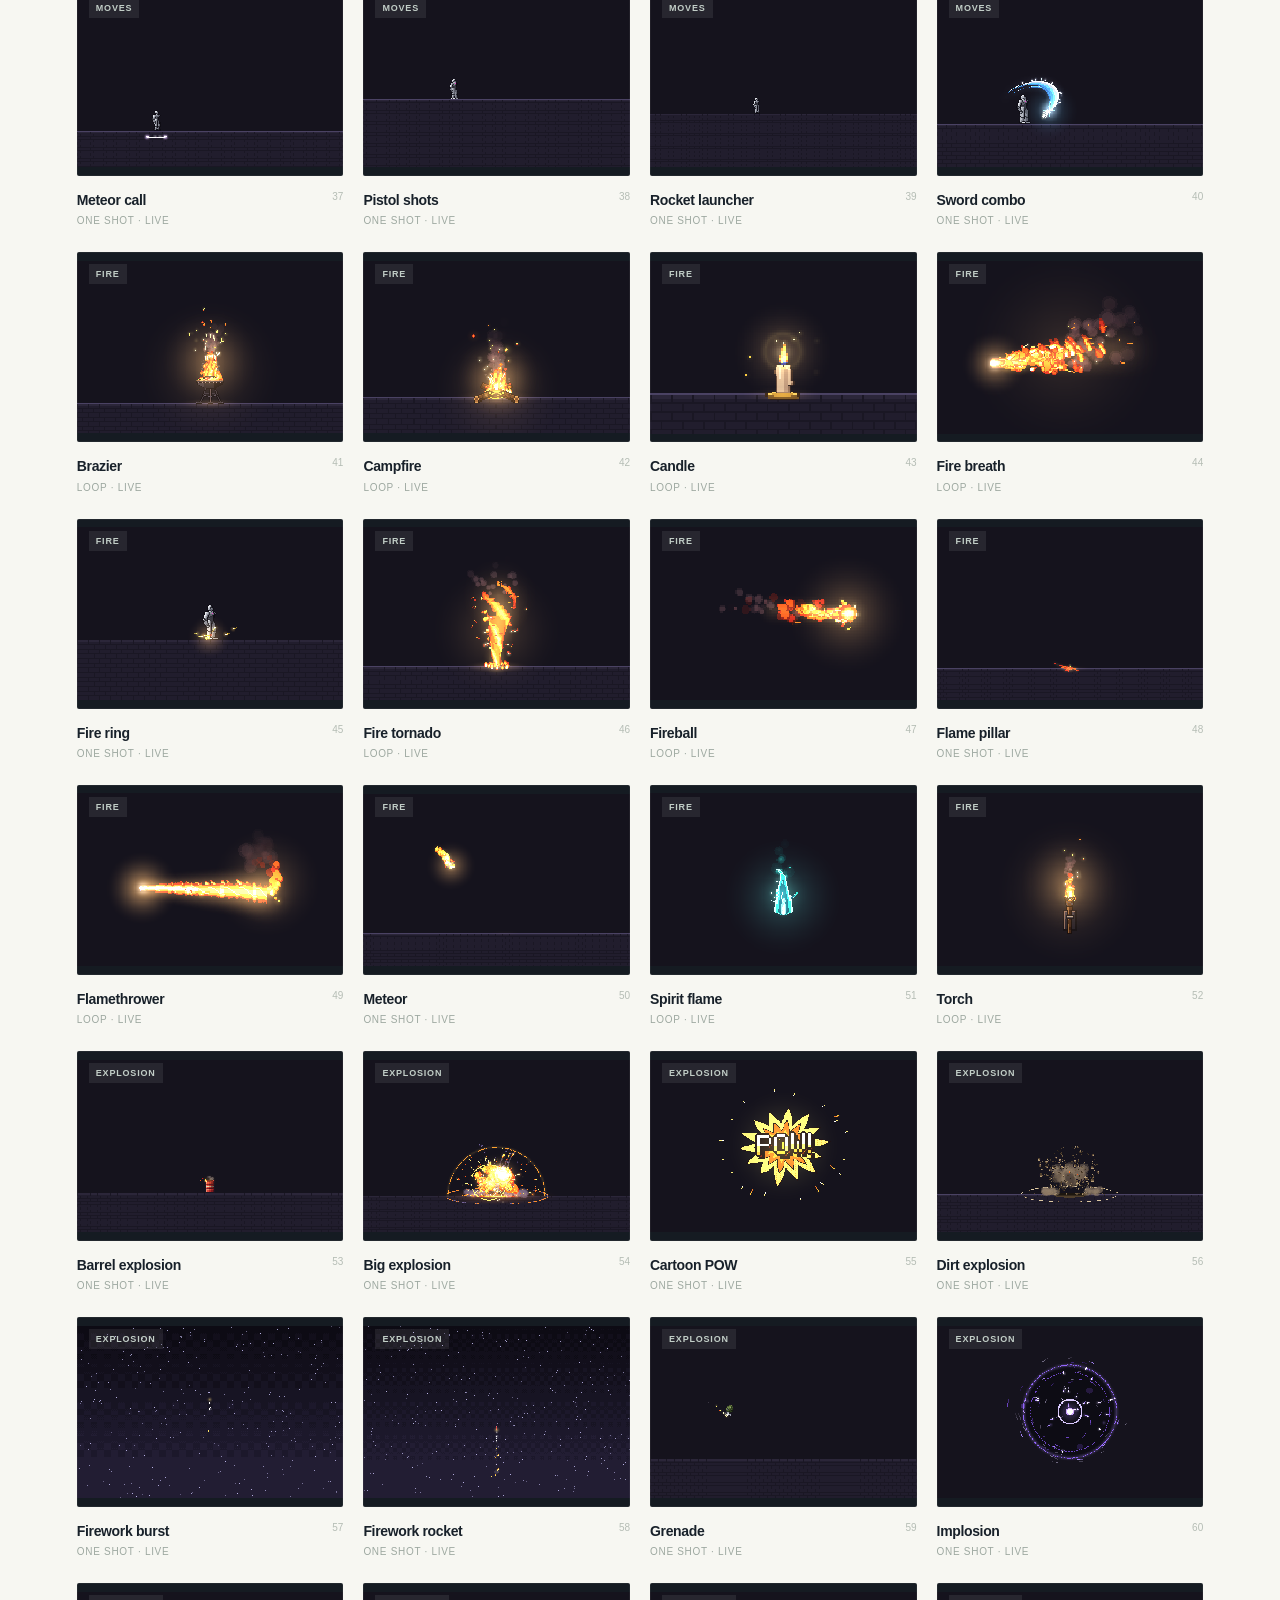
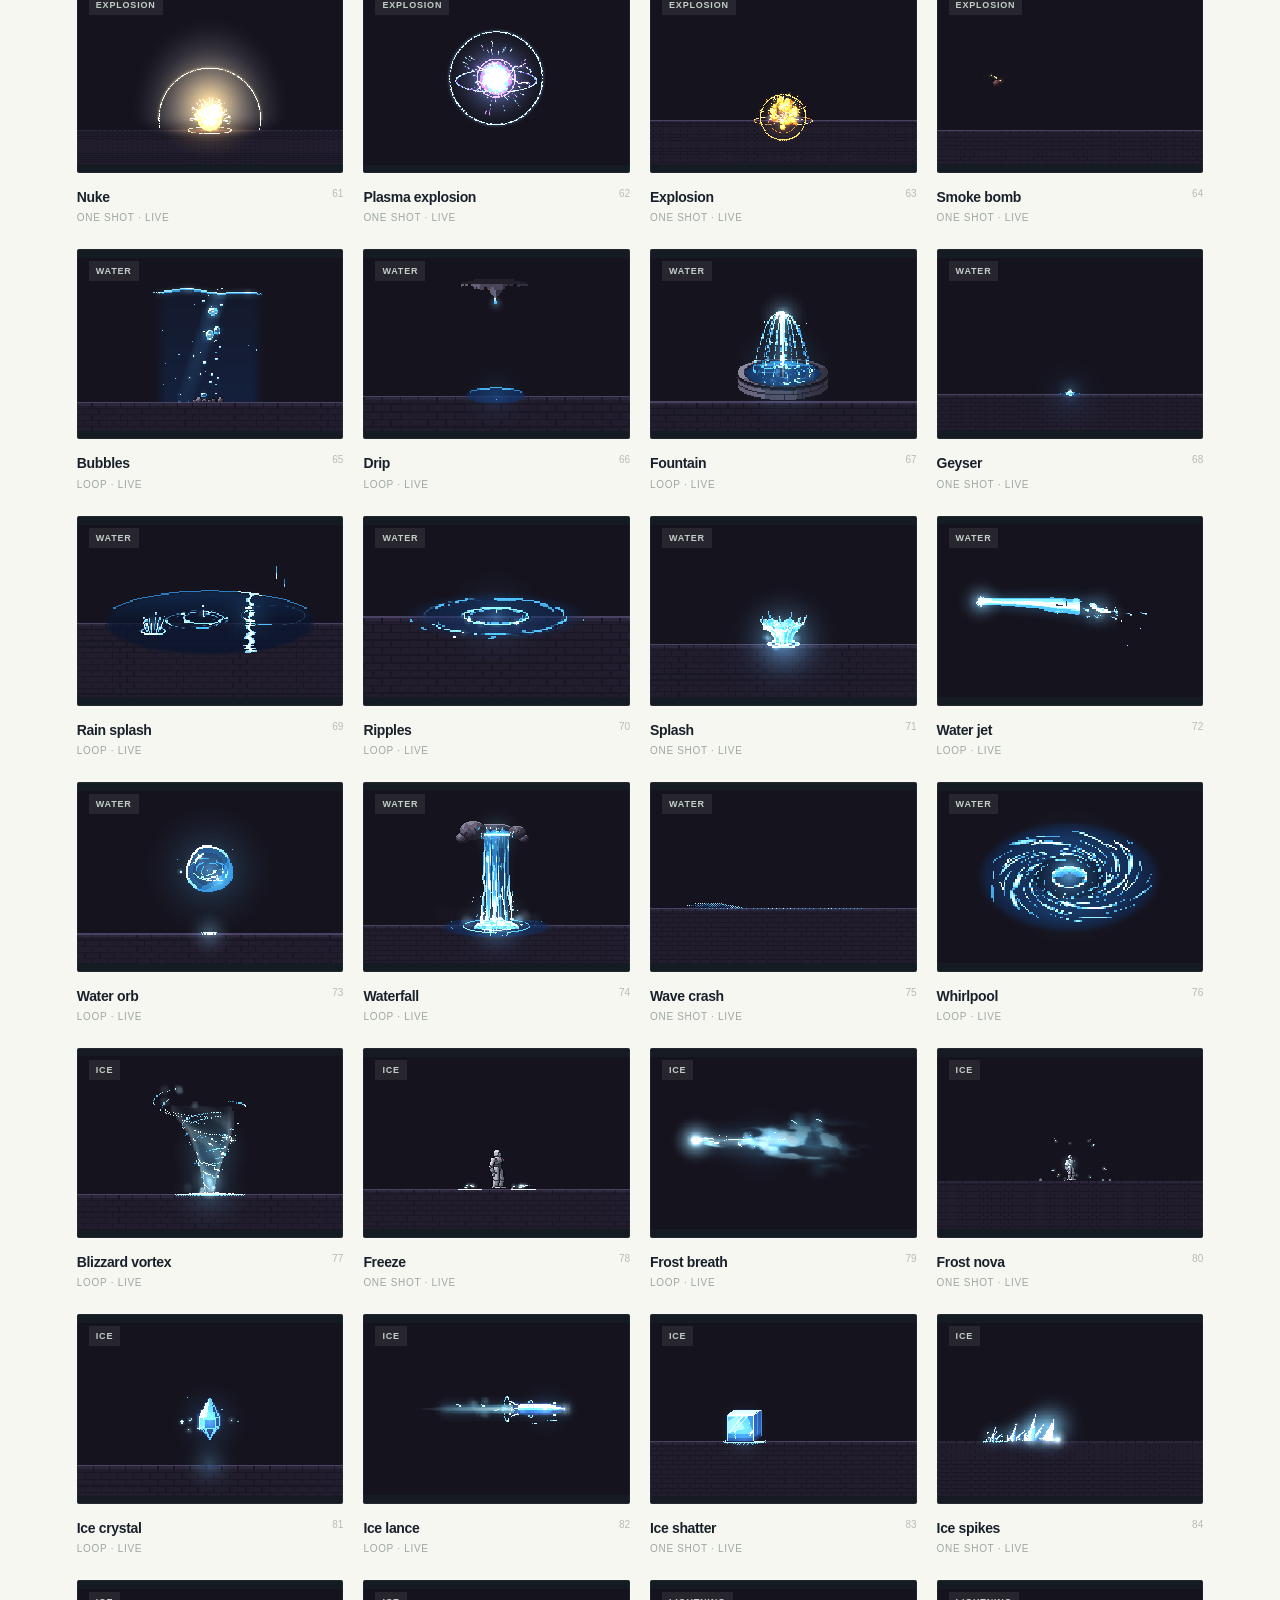
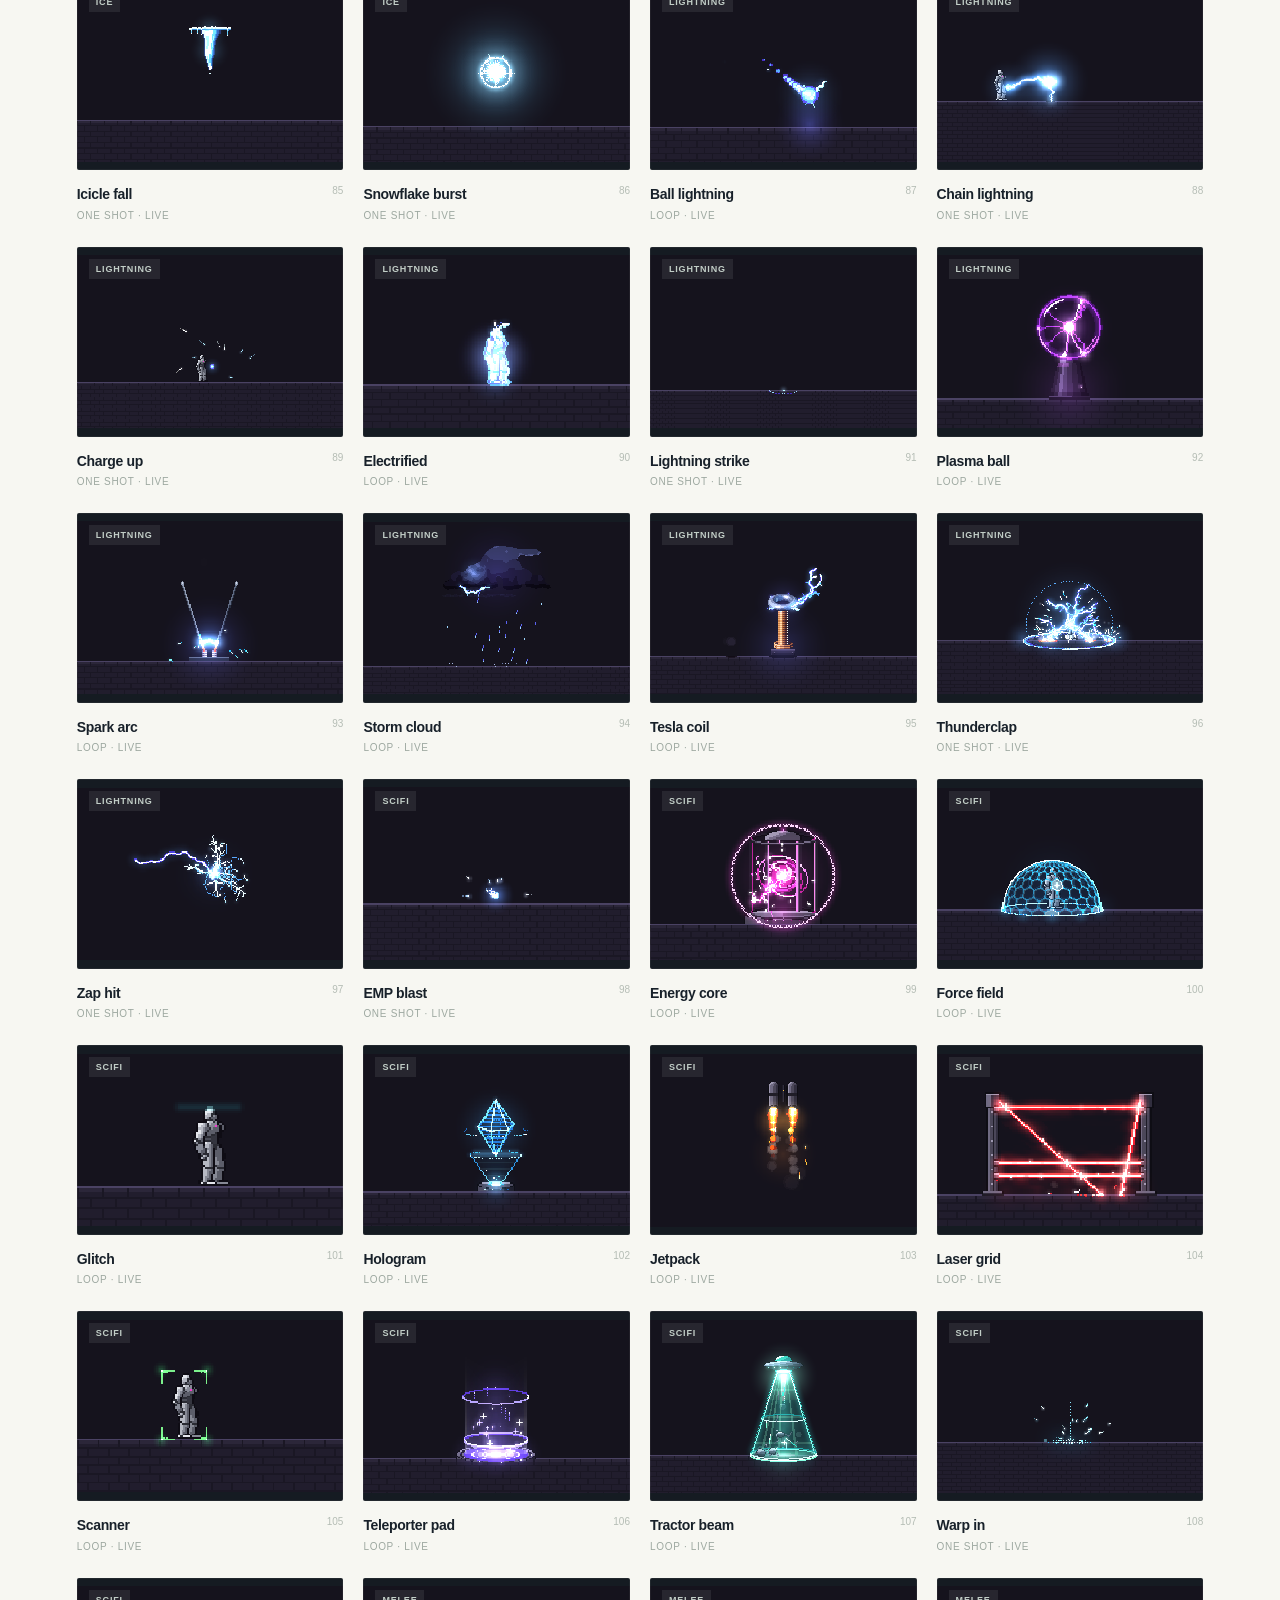
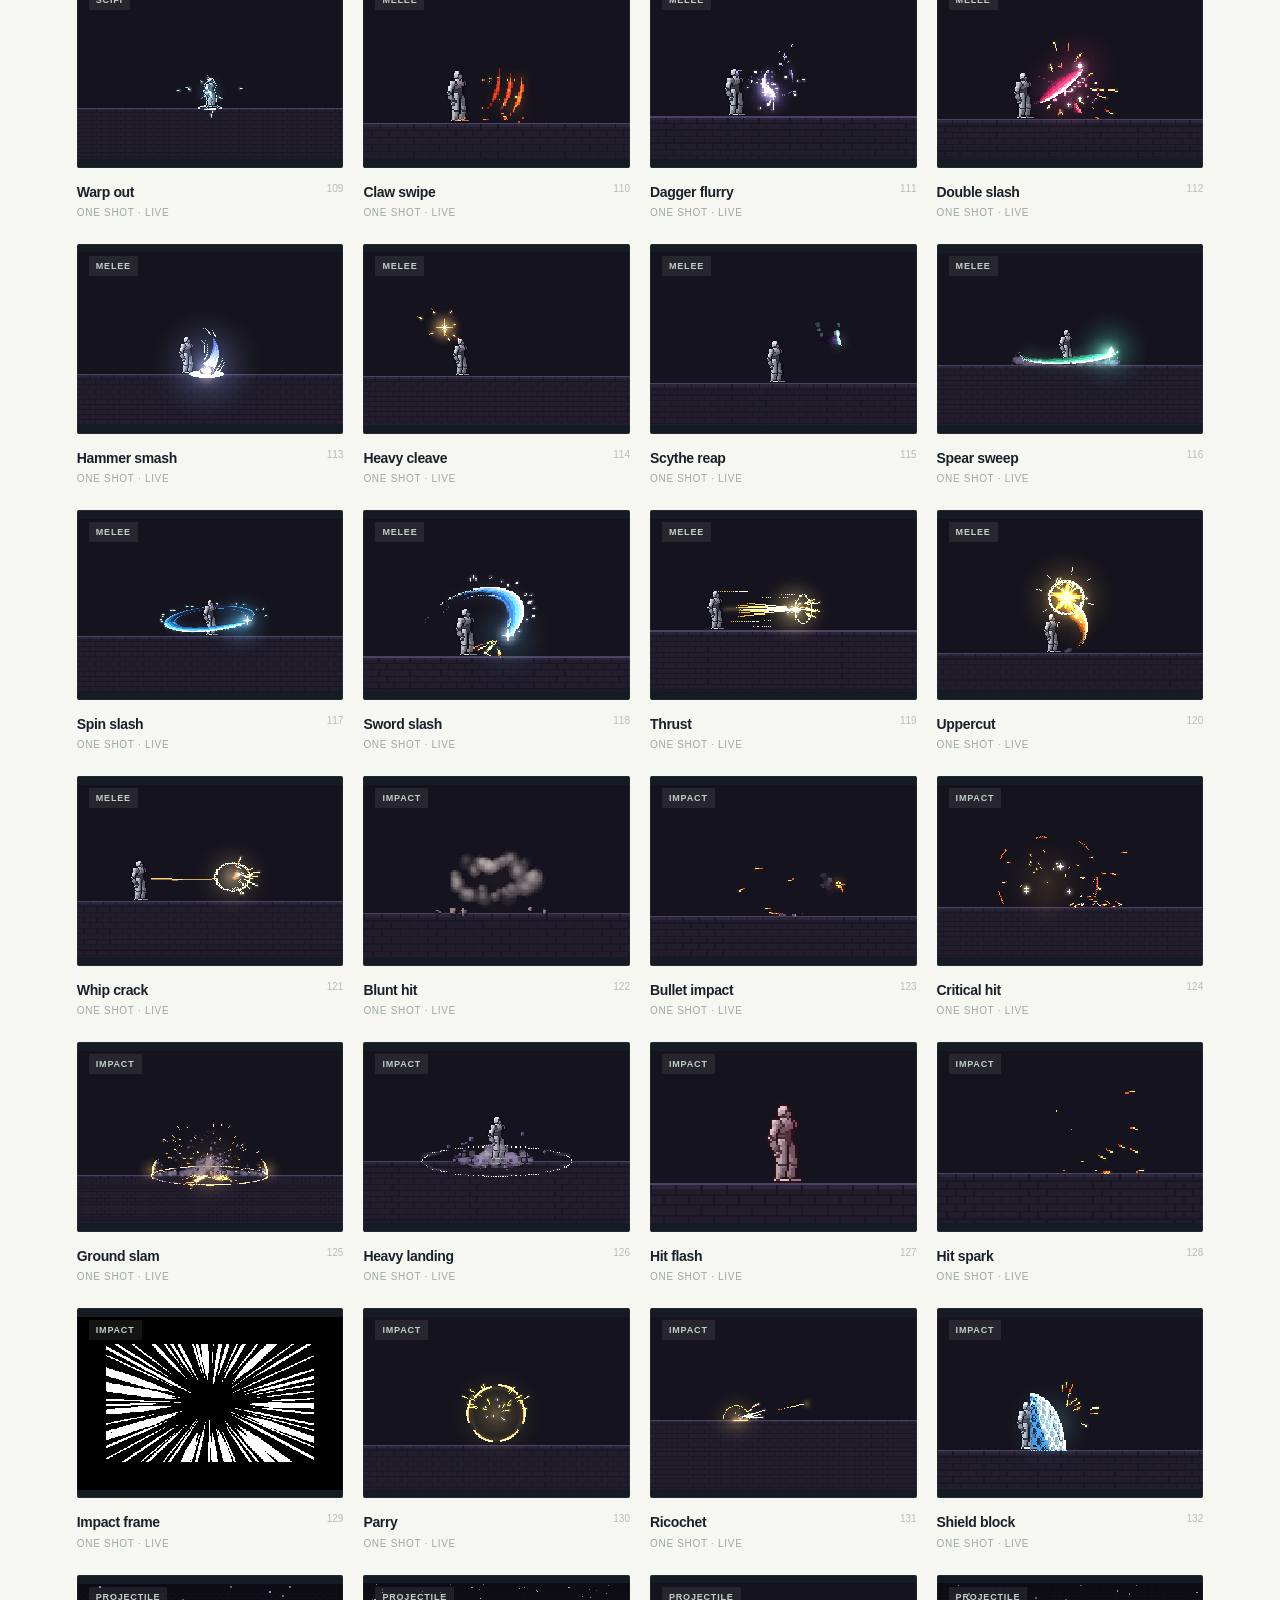
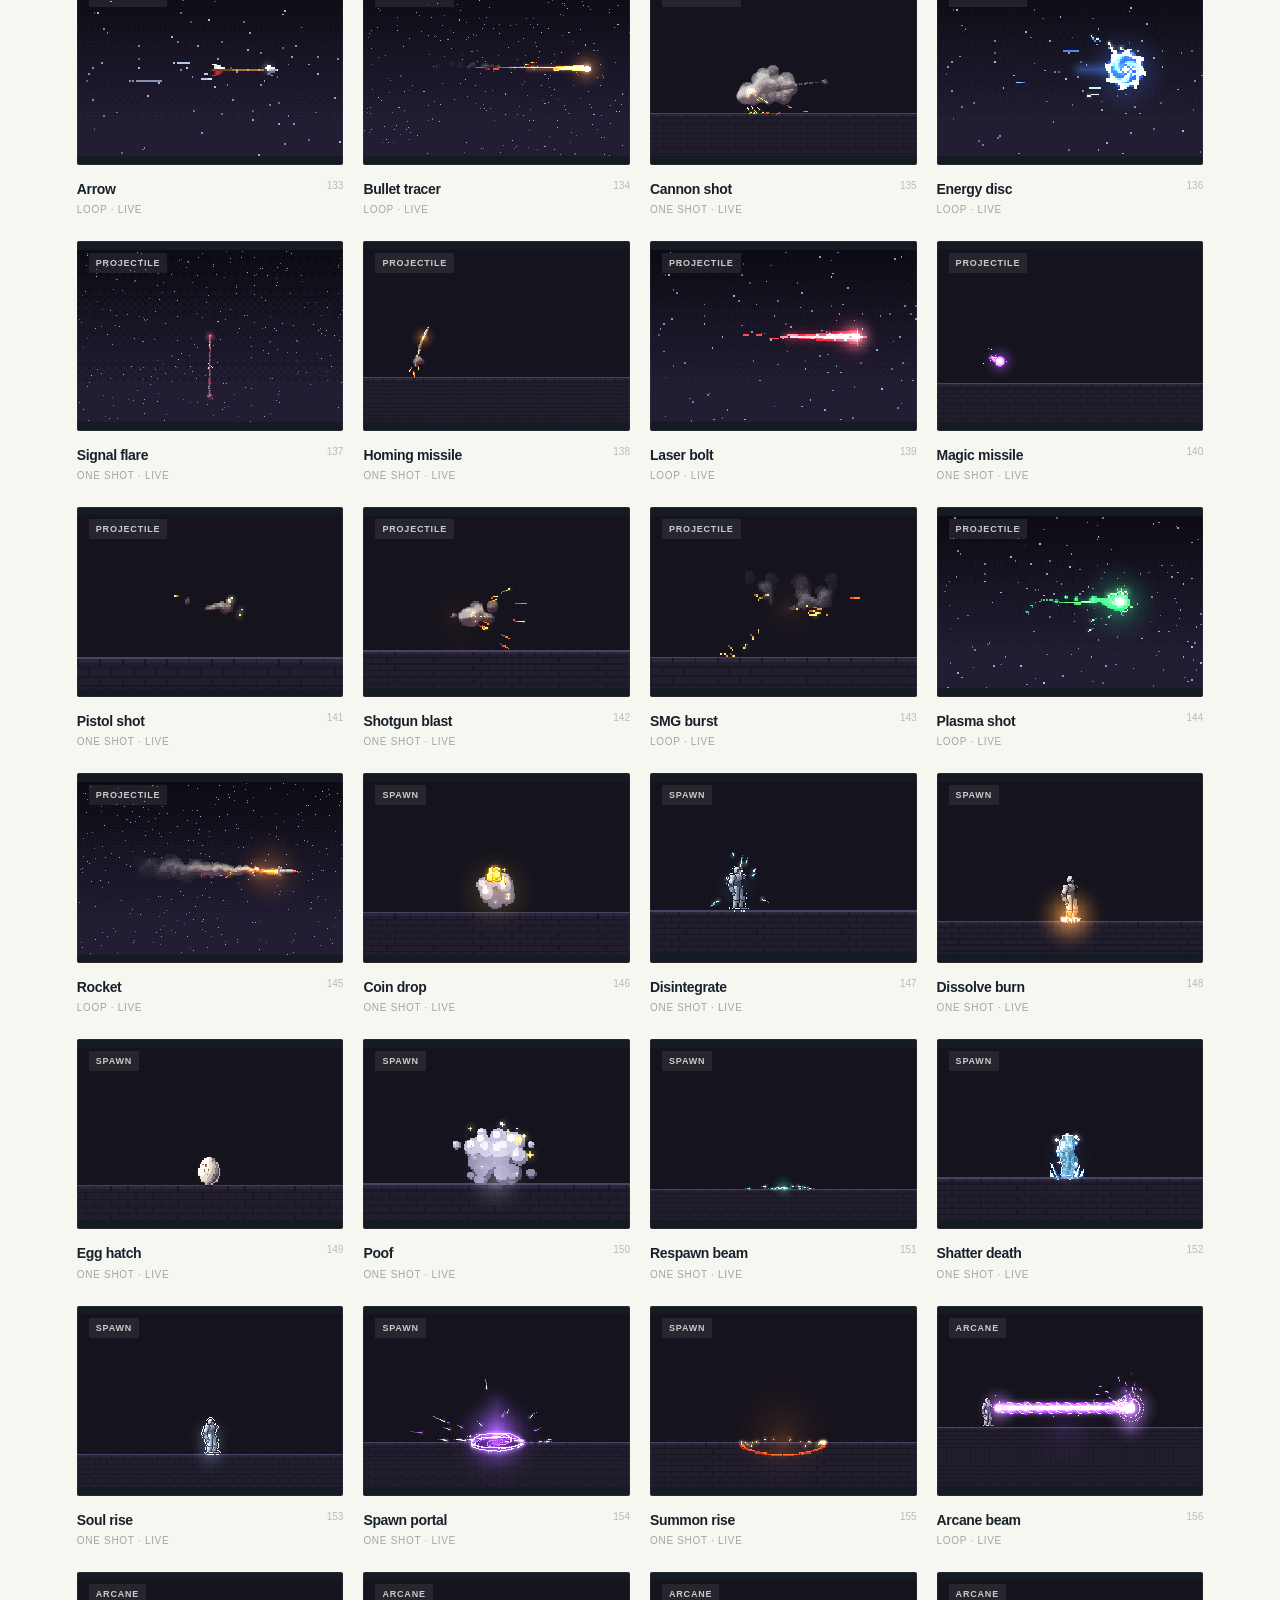
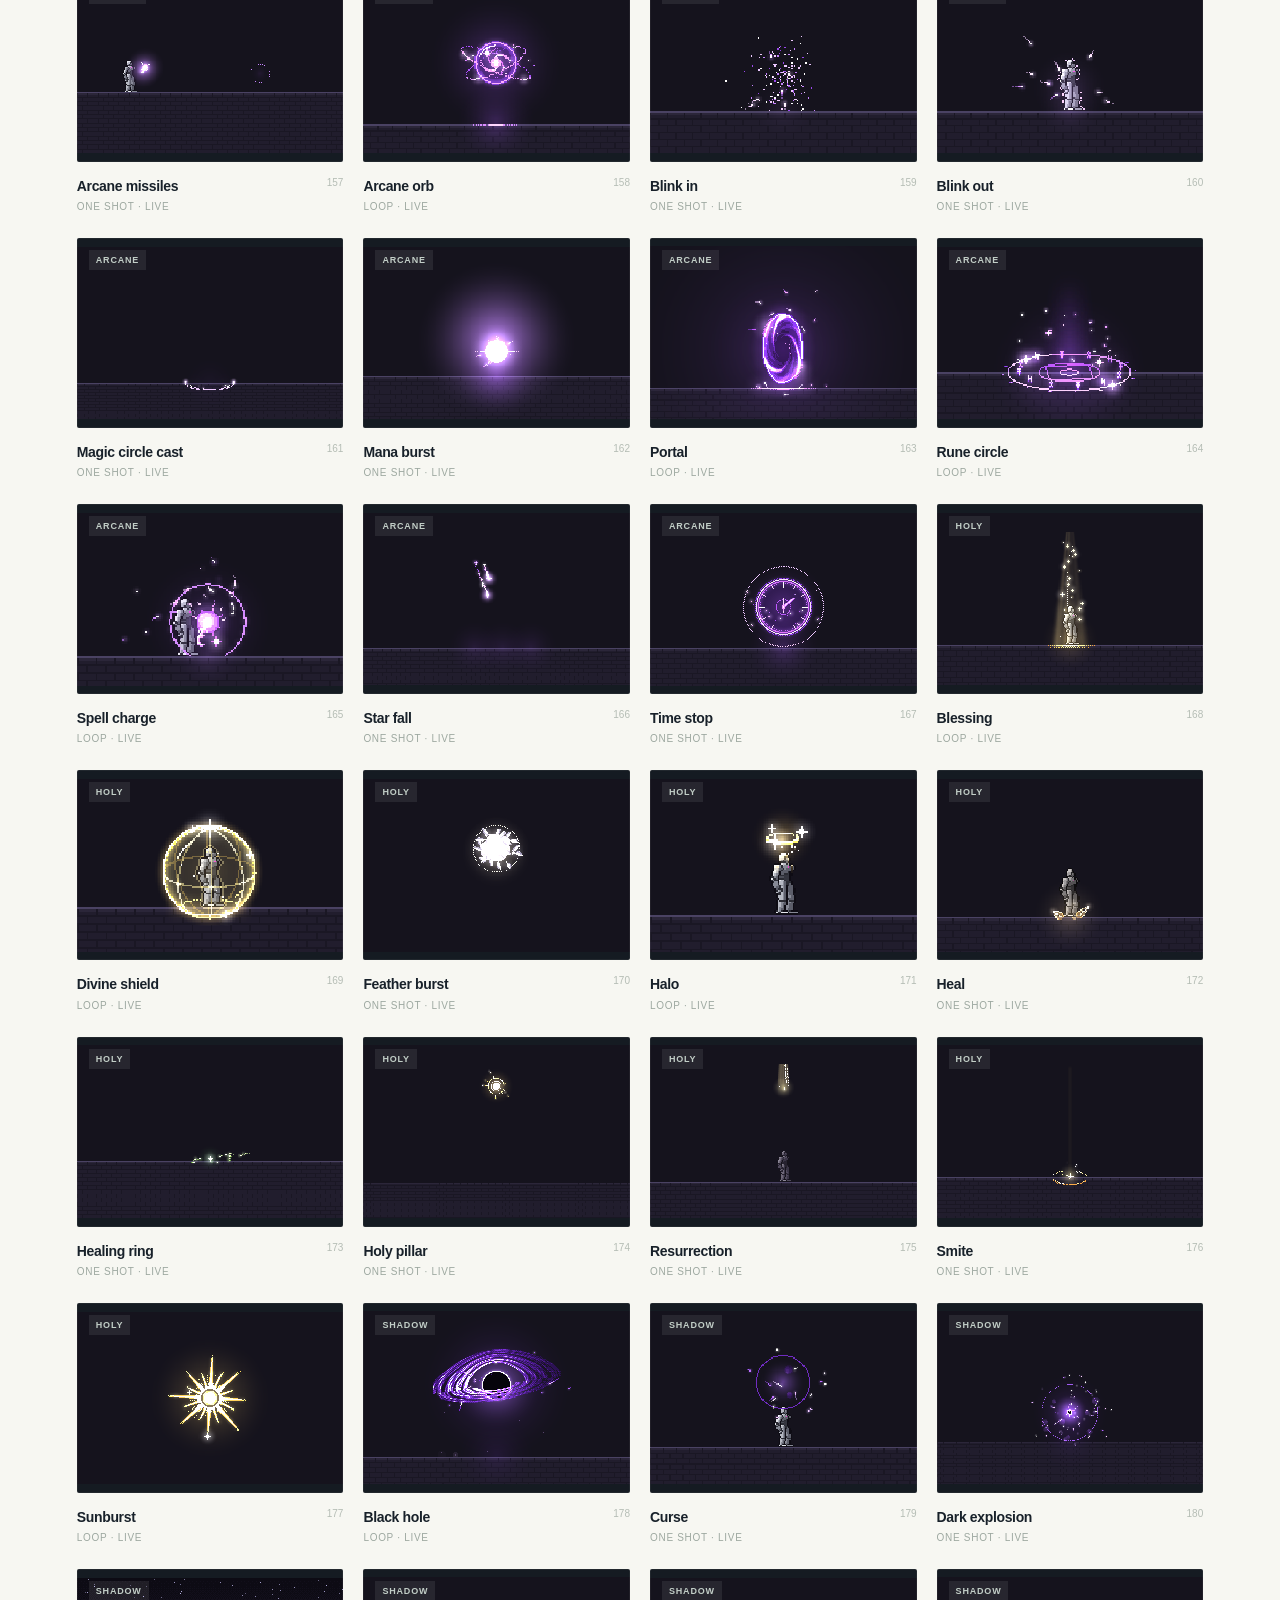
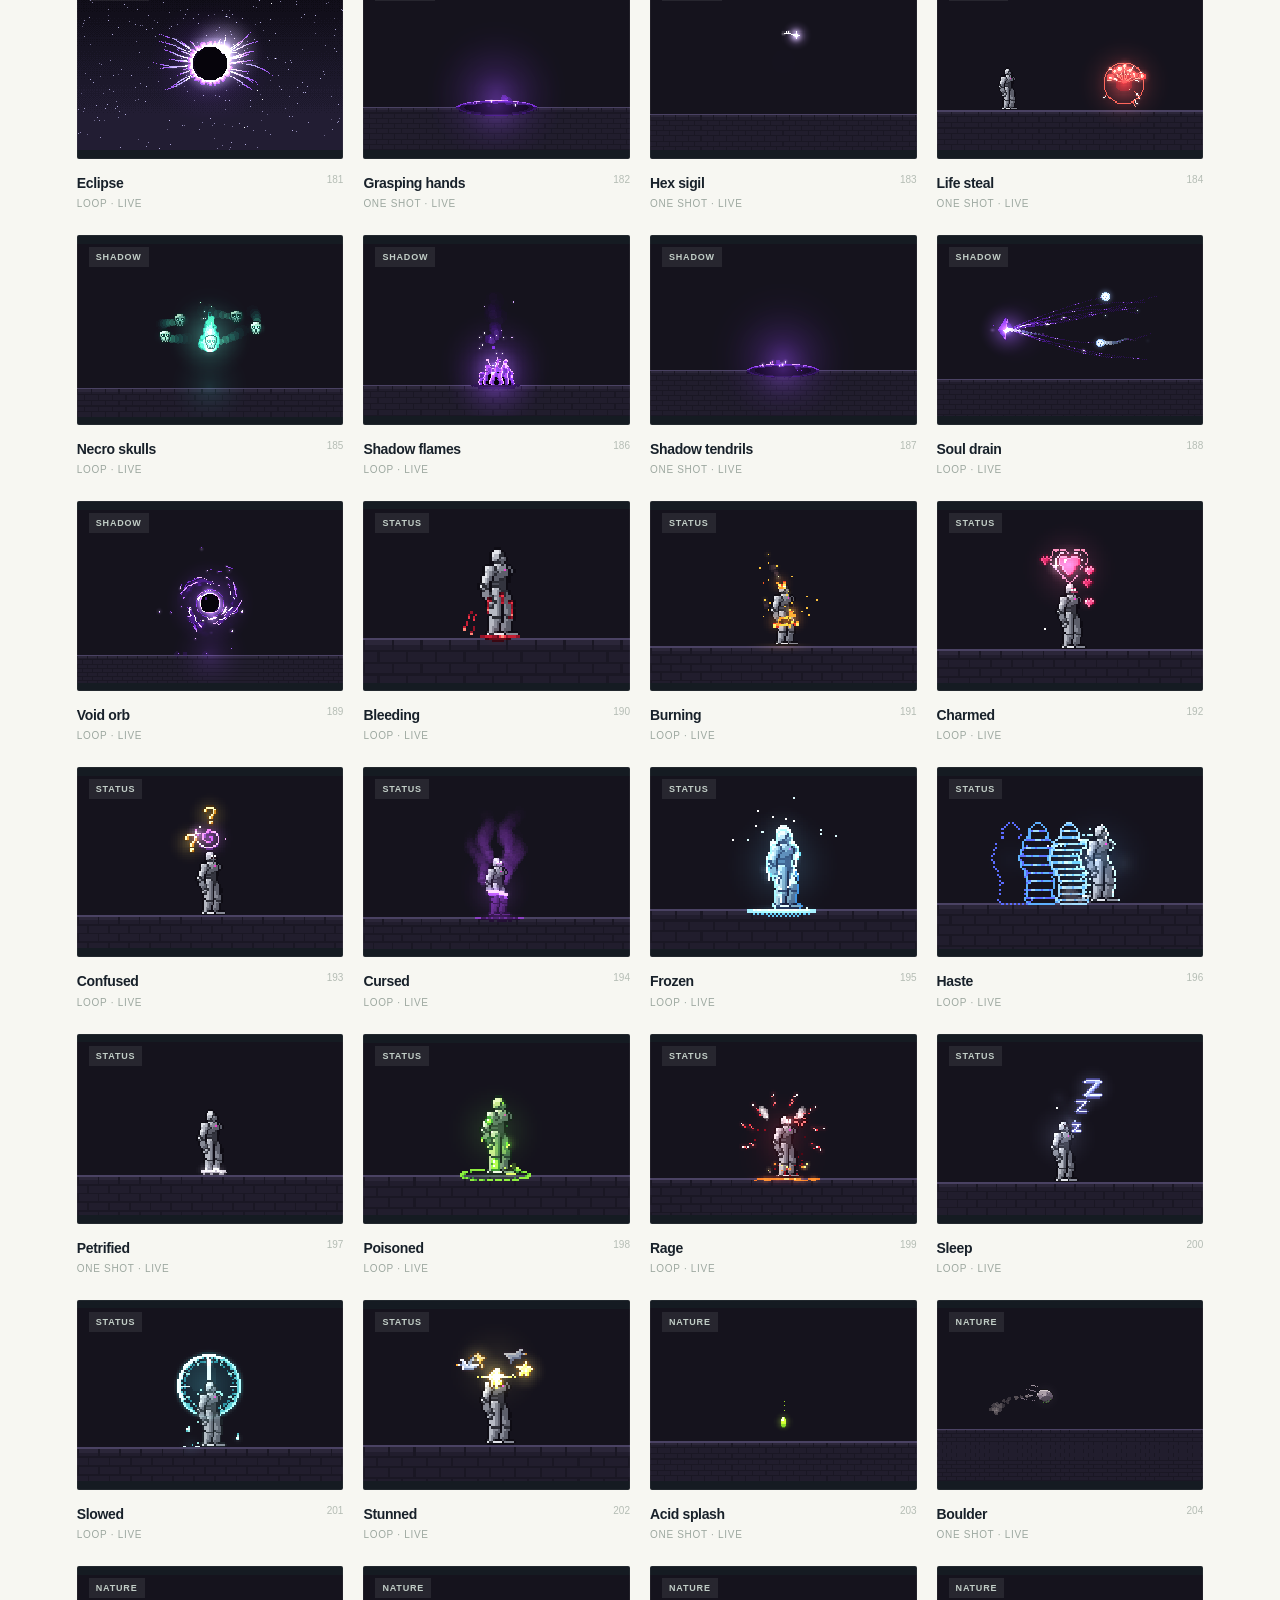
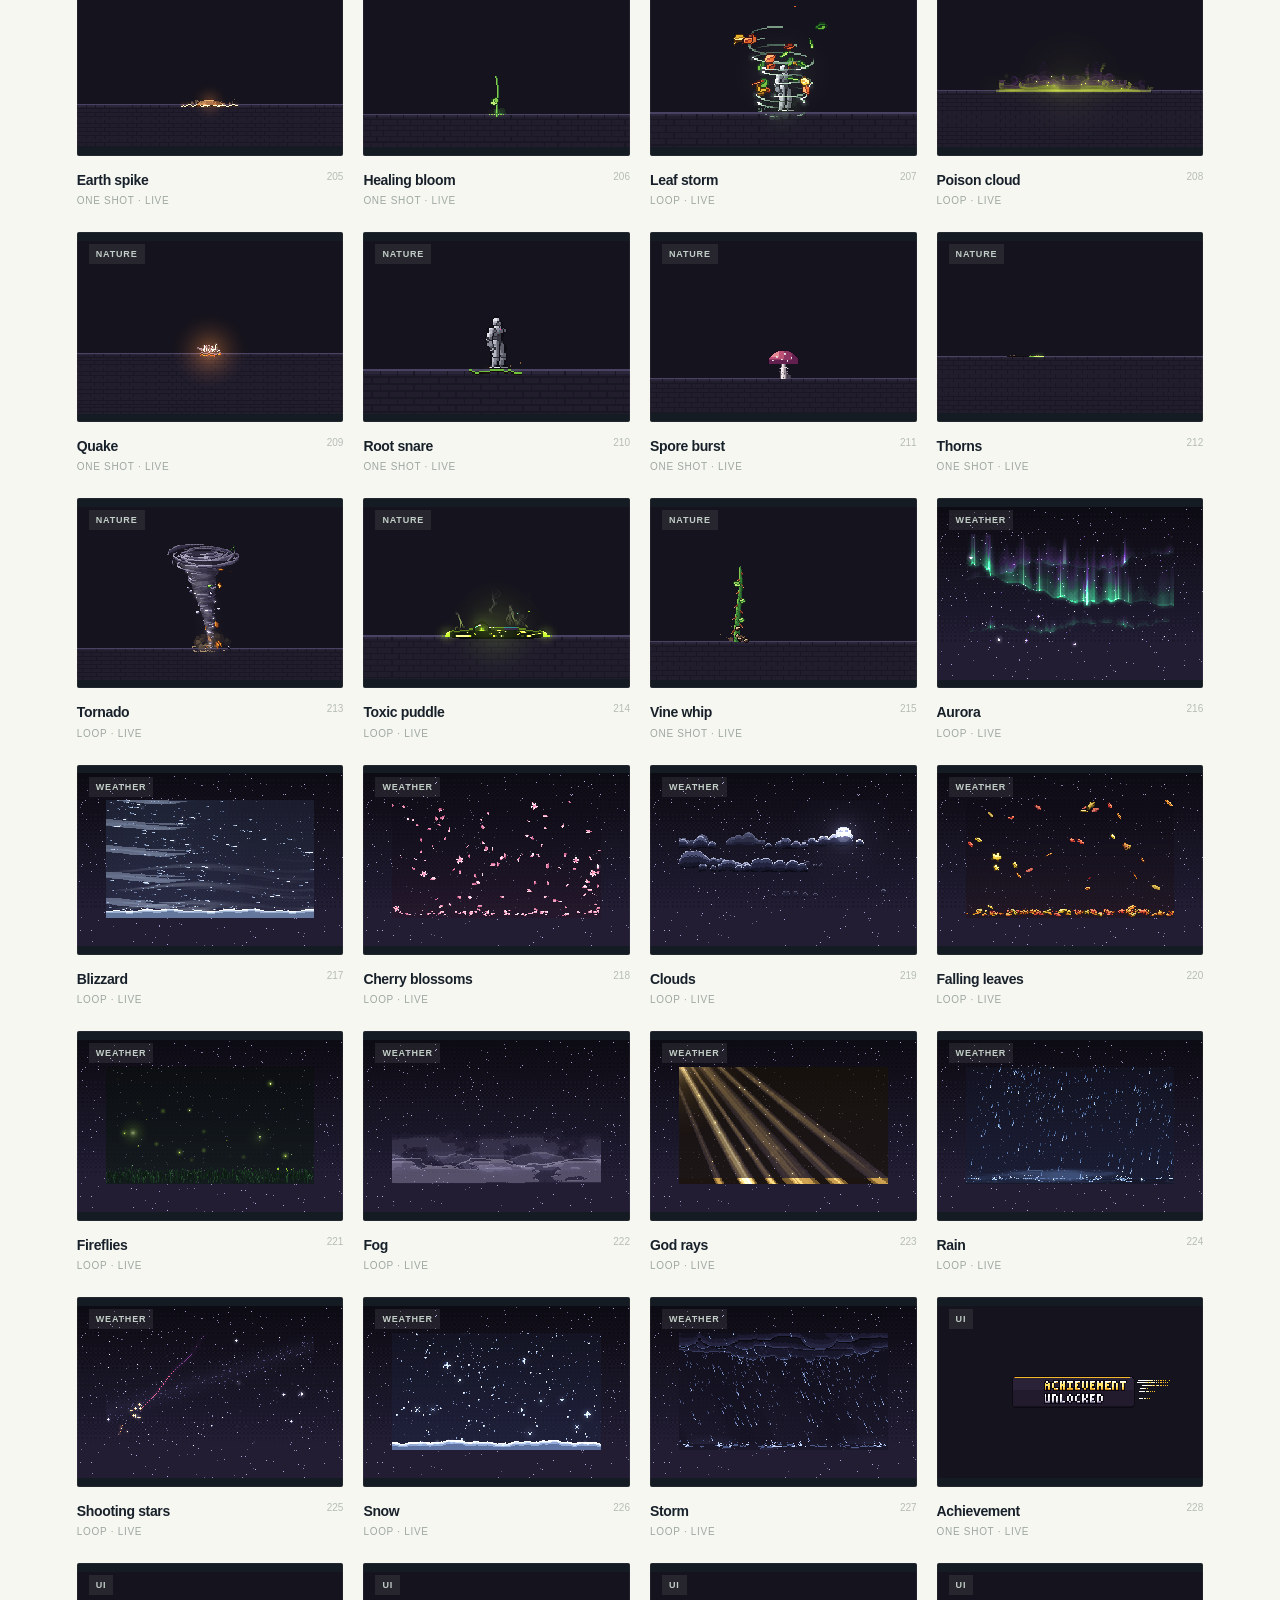
==== commit c32a31fb: "Add new effects and playable demo" ====
--- a/index.html
+++ b/index.html
@@ -1,7 +1,7 @@
 <!doctype html>
 <html lang="ko"><head><meta charset="utf-8"><meta name="viewport" content="width=device-width,initial-scale=1"><meta name="color-scheme" content="light"><title>Pixel Effects — Game Skills</title><link rel="stylesheet" href="./style.css"></head>
 <body><header class="header"><a class="brand" href="./" aria-label="Game Skills Effects 홈"><span class="brand-icon">✳</span><span>GAME SKILLS <b>/</b> <strong>PIXEL EFFECTS</strong></span></a><span class="header-tag">EFFECT LIBRARY <i></i> READY</span></header>
-<main><section class="intro"><div class="intro-copy"><p class="eyebrow"><span></span> GAME FEEL, IN MOTION</p><h1>작은 순간에<br><em>생명을 더하다.</em></h1><p class="lede">마법이 터지고, 빛이 모이고, 타격이 전해지는 순간.<br>게임에 어울리는 픽셀 효과를 직접 살펴보세요.</p></div><div class="intro-aside"><div class="aside-top"><span>THE EFFECT LIBRARY</span><span>✳</span></div><div class="aside-count" id="totalCount">—</div><div class="aside-caption">개의 효과를 살펴보세요</div><div class="aside-rule"></div><p>원본 PixelFX와 UULab 자체 효과<br>브라우저에서 실시간으로 재생됩니다.</p></div></section>
+<main><section class="intro"><div class="intro-copy"><p class="eyebrow"><span></span> GAME FEEL, IN MOTION</p><h1>작은 순간에<br><em>생명을 더하다.</em></h1><p class="lede">마법이 터지고, 빛이 모이고, 타격이 전해지는 순간.<br>게임에 어울리는 픽셀 효과를 직접 살펴보세요.</p><p><a href="./demo/">게임에서 효과 체험하기 ↗</a></p></div><div class="intro-aside"><div class="aside-top"><span>THE EFFECT LIBRARY</span><span>✳</span></div><div class="aside-count" id="totalCount">—</div><div class="aside-caption">개의 효과를 살펴보세요</div><div class="aside-rule"></div><p>원본 PixelFX와 자체 제작 효과를<br>브라우저에서 실시간으로 재생합니다.</p></div></section>
 <section class="library" aria-labelledby="libraryTitle"><div class="section-heading"><div><p class="eyebrow small"><span></span> EXPLORE THE COLLECTION</p><h2 id="libraryTitle">이펙트 라이브러리<span>.</span></h2></div><p>클릭하면 더 크게 볼 수 있어요 <span class="arrow">↗</span></p></div><div class="toolbar"><label class="search"><span aria-hidden="true">⌕</span><input id="search" type="search" placeholder="효과 이름 또는 키워드 검색" aria-label="효과 검색"><kbd> / </kbd></label><div class="status" aria-live="polite" id="resultCount">불러오는 중…</div></div><div class="filters-wrap"><nav id="filters" aria-label="효과 카테고리" class="filters"></nav></div><div id="error" class="error" hidden></div><div id="grid" class="grid" aria-live="polite"></div><div id="empty" class="empty" hidden><b>결과가 없어요.</b><p>다른 검색어나 카테고리를 선택해 주세요.</p><button id="reset" type="button">전체 효과 보기</button></div></section></main>
 <footer><span><b>✳ GAME SKILLS</b> &nbsp; / &nbsp; PIXEL EFFECTS</span><span>POWERED BY PIXELFX &nbsp;·&nbsp; <a href="https://github.com/patch-gg/pixelfx" target="_blank" rel="noreferrer">SOURCE ↗</a></span></footer>
 <dialog id="detail"><div class="detail-inner"><button class="close" id="close" aria-label="닫기">×</button><div class="detail-stage"><canvas id="detailCanvas" aria-label="효과 애니메이션 미리보기"></canvas><span class="live"><i></i> LIVE PREVIEW</span></div><div class="detail-content"><p class="eyebrow small" id="detailCat"></p><h2 id="detailName"></h2><p id="detailDesc"></p><div class="detail-meta" id="detailMeta"></div><div class="detail-note">미리보기는 실제 효과 코드를 재생합니다. 게임에 적용할 때는 스프라이트 시트와 개별 라이선스를 확인하세요.</div></div></div></dialog>
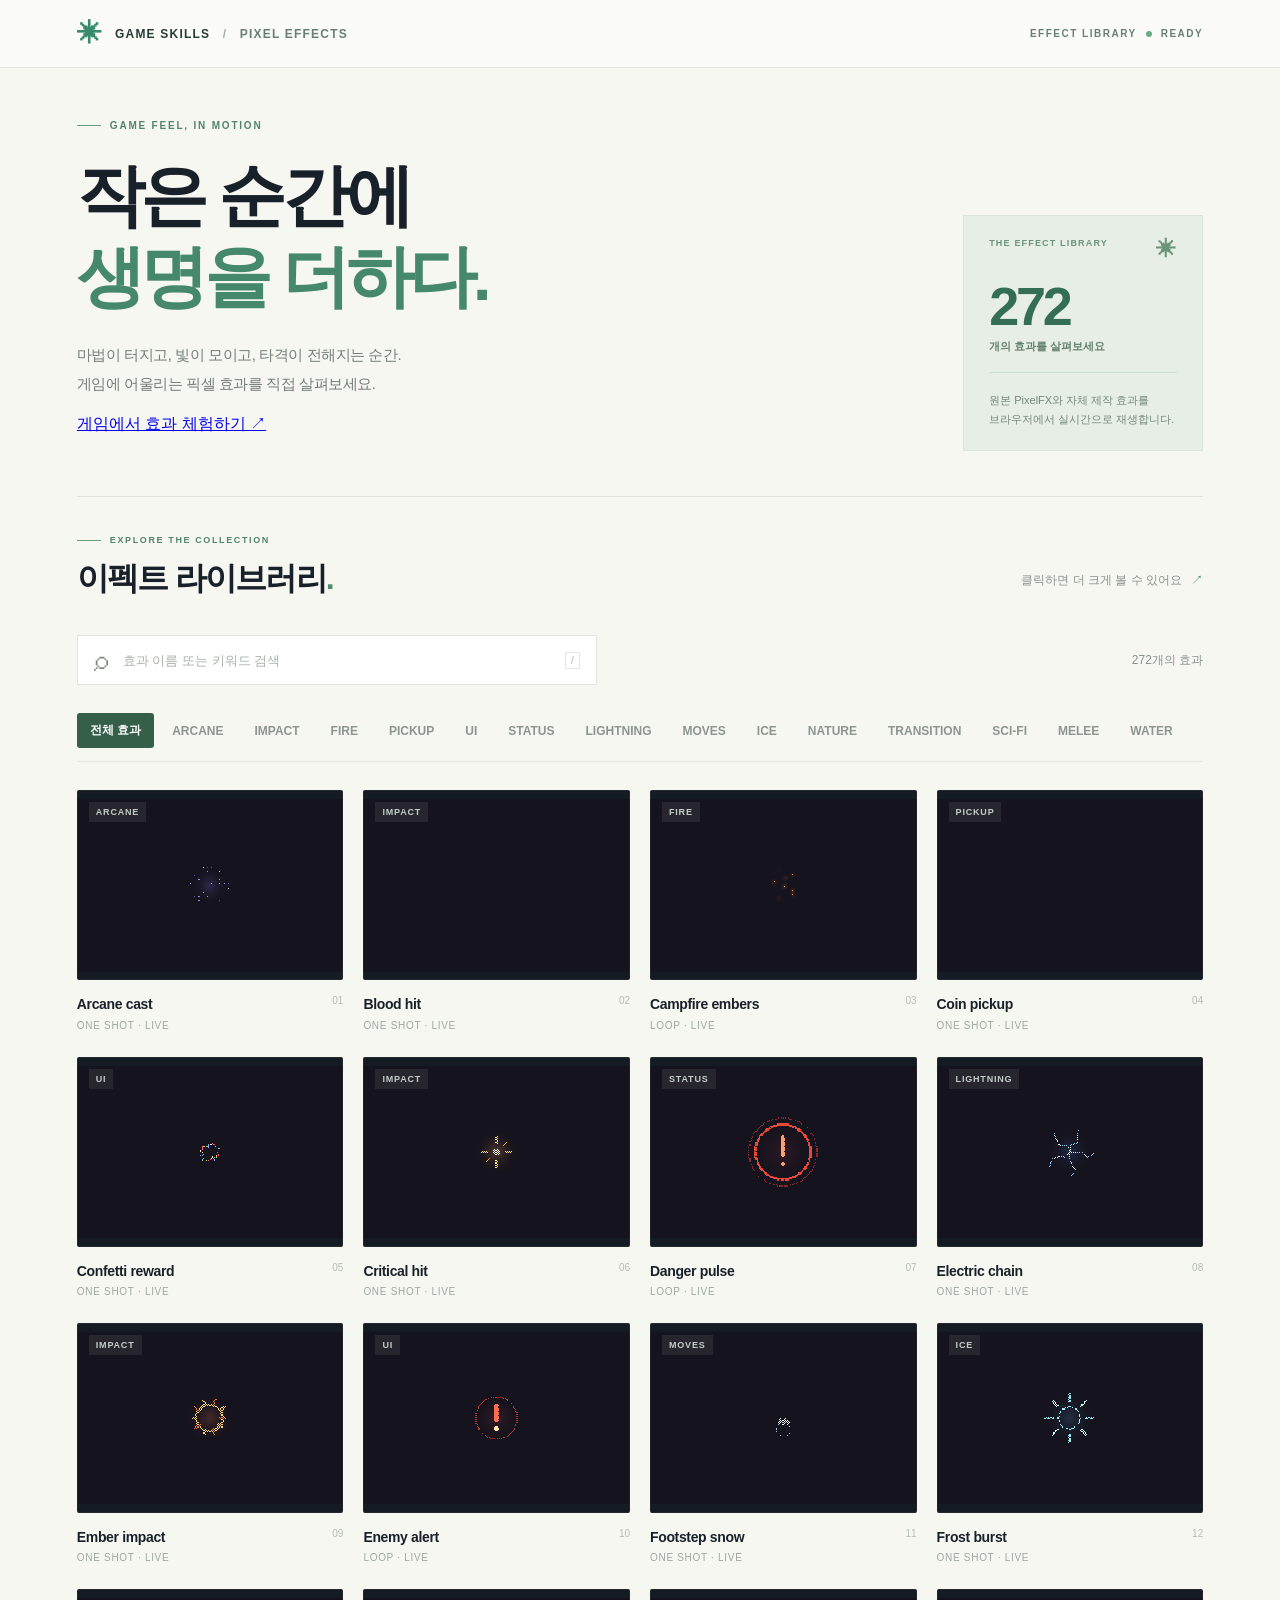
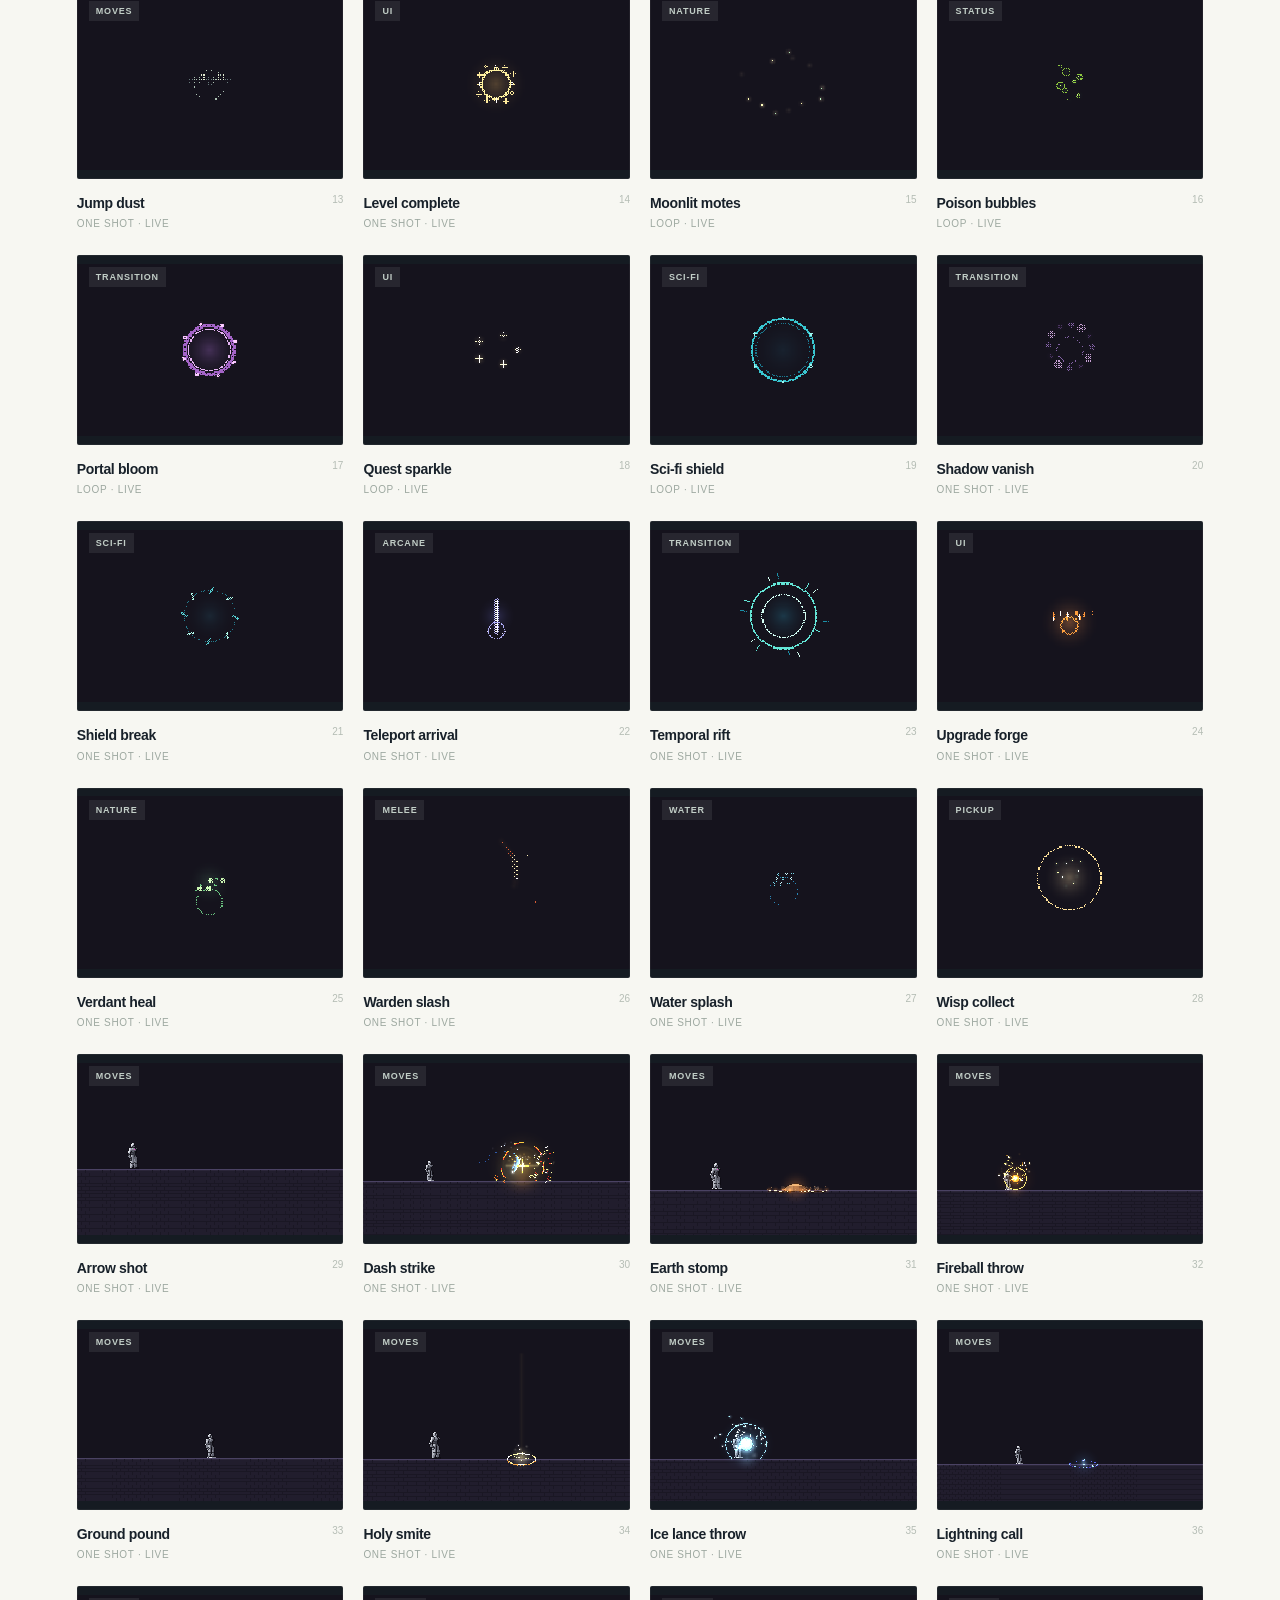
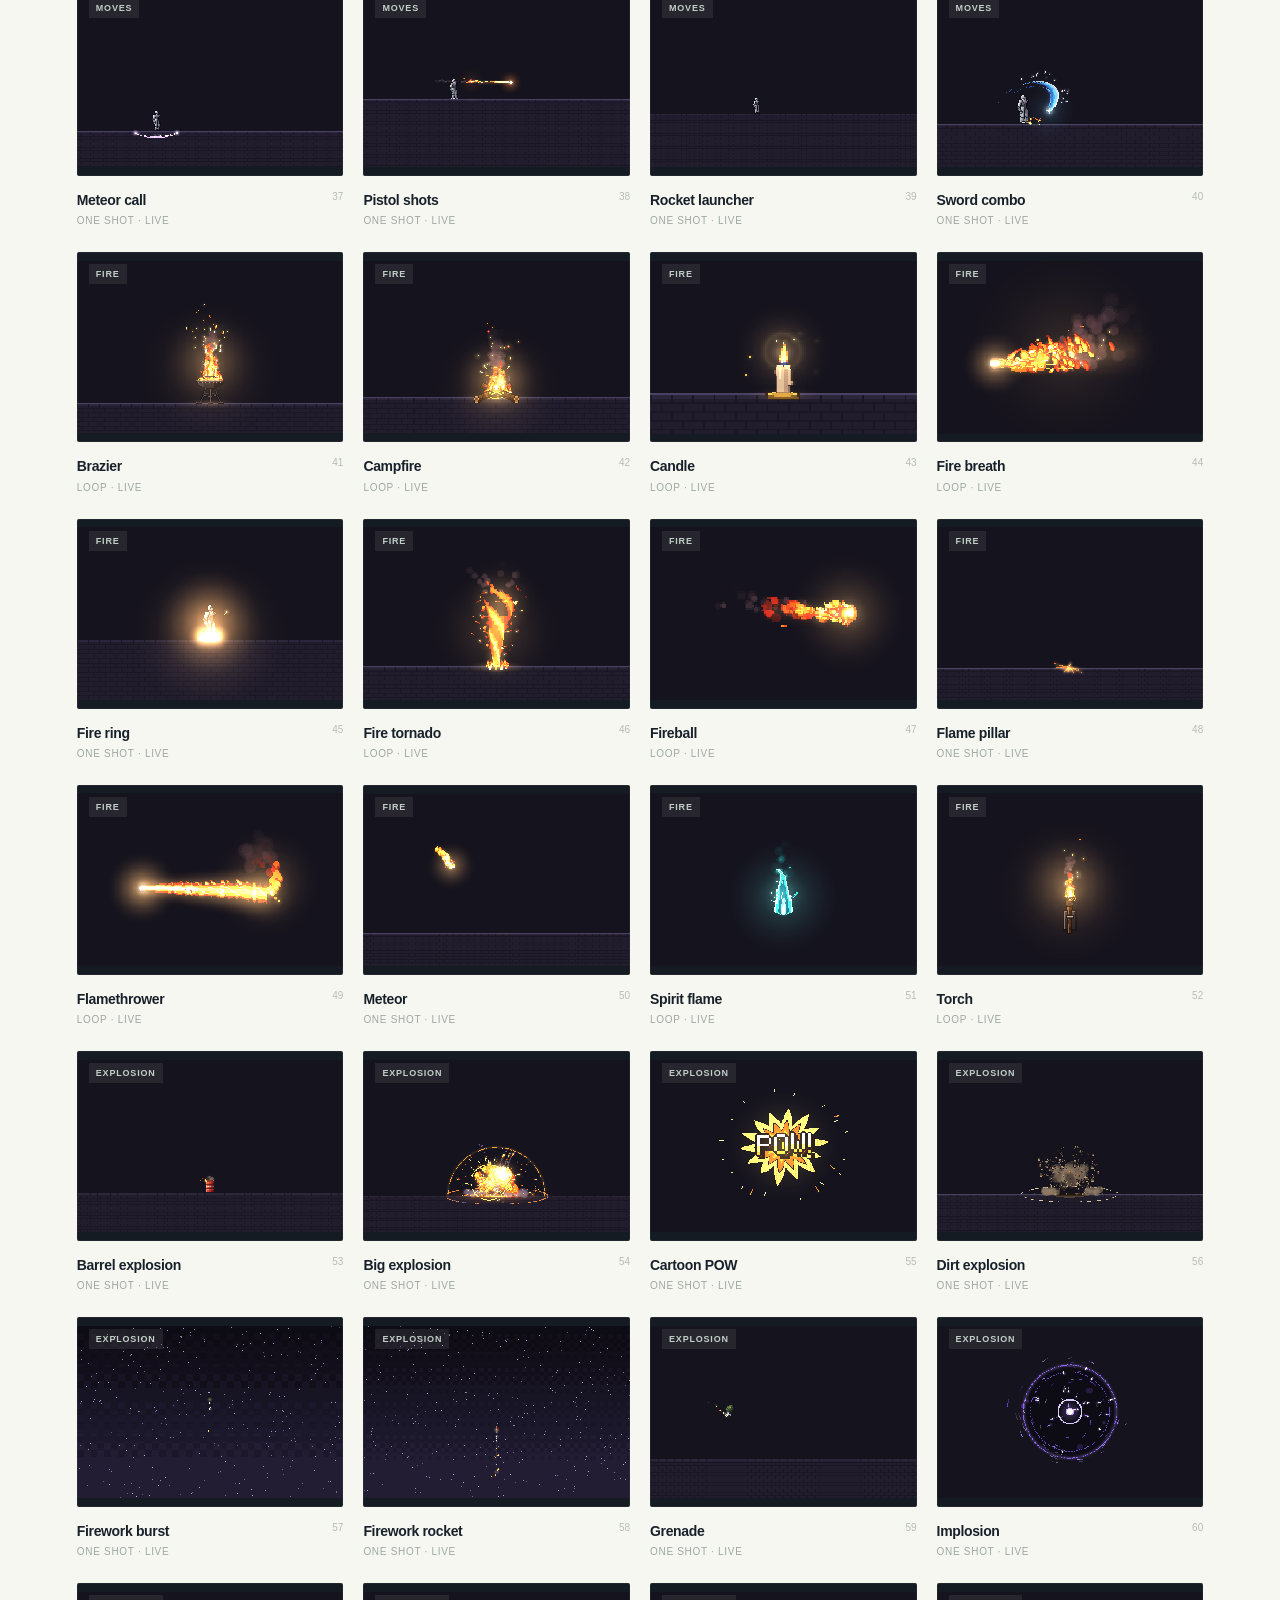
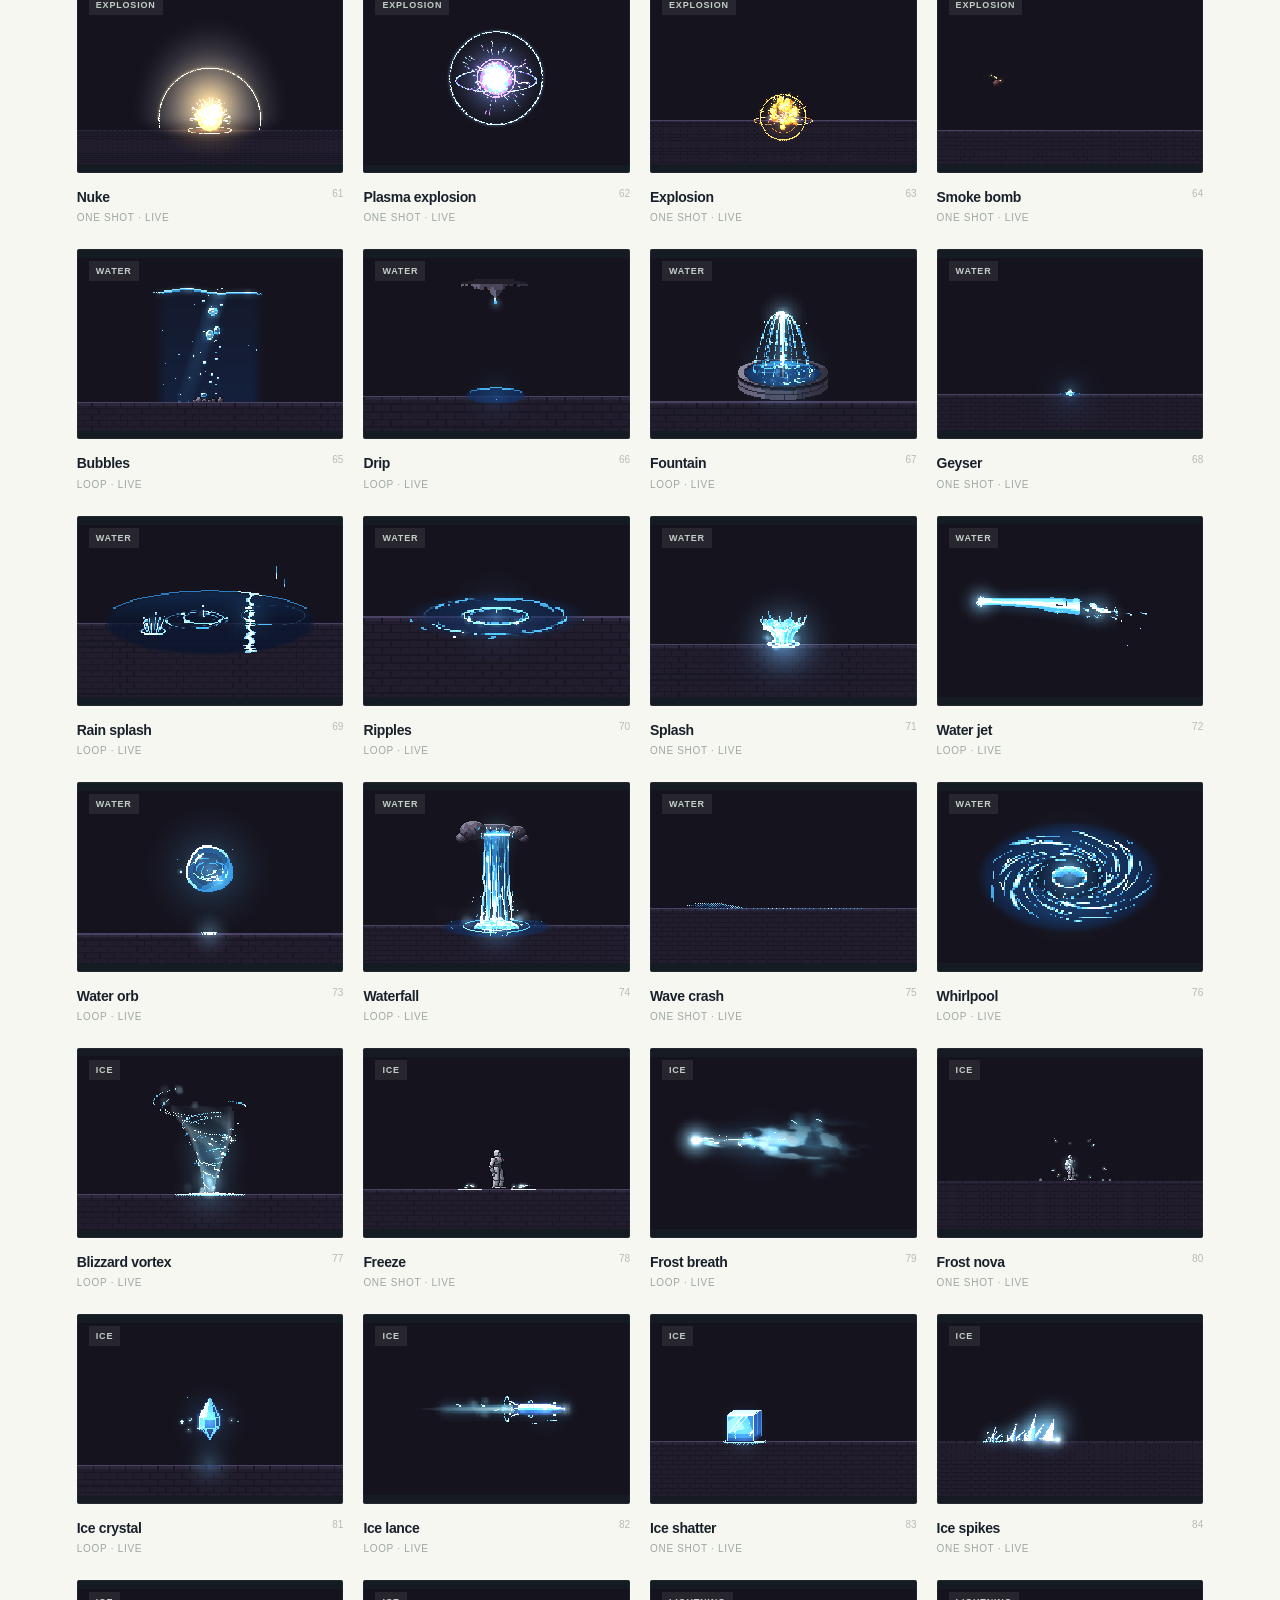
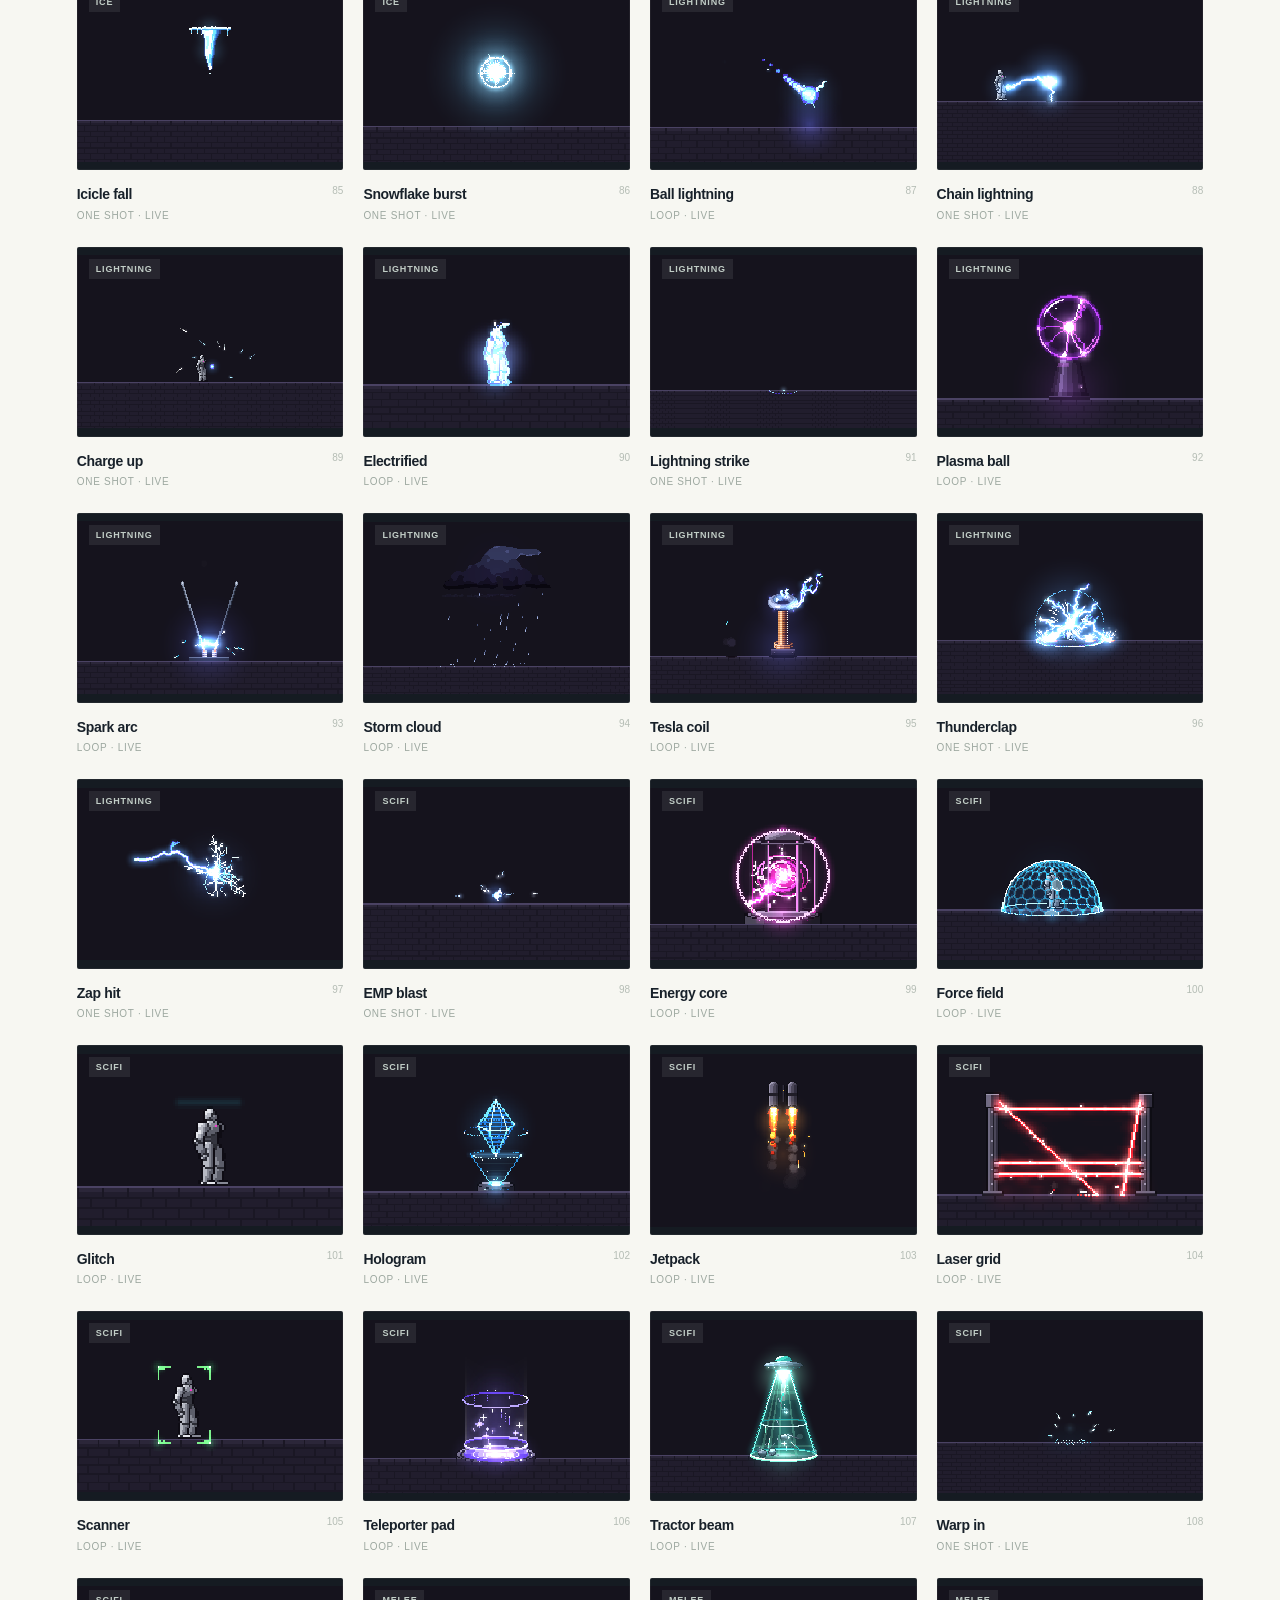
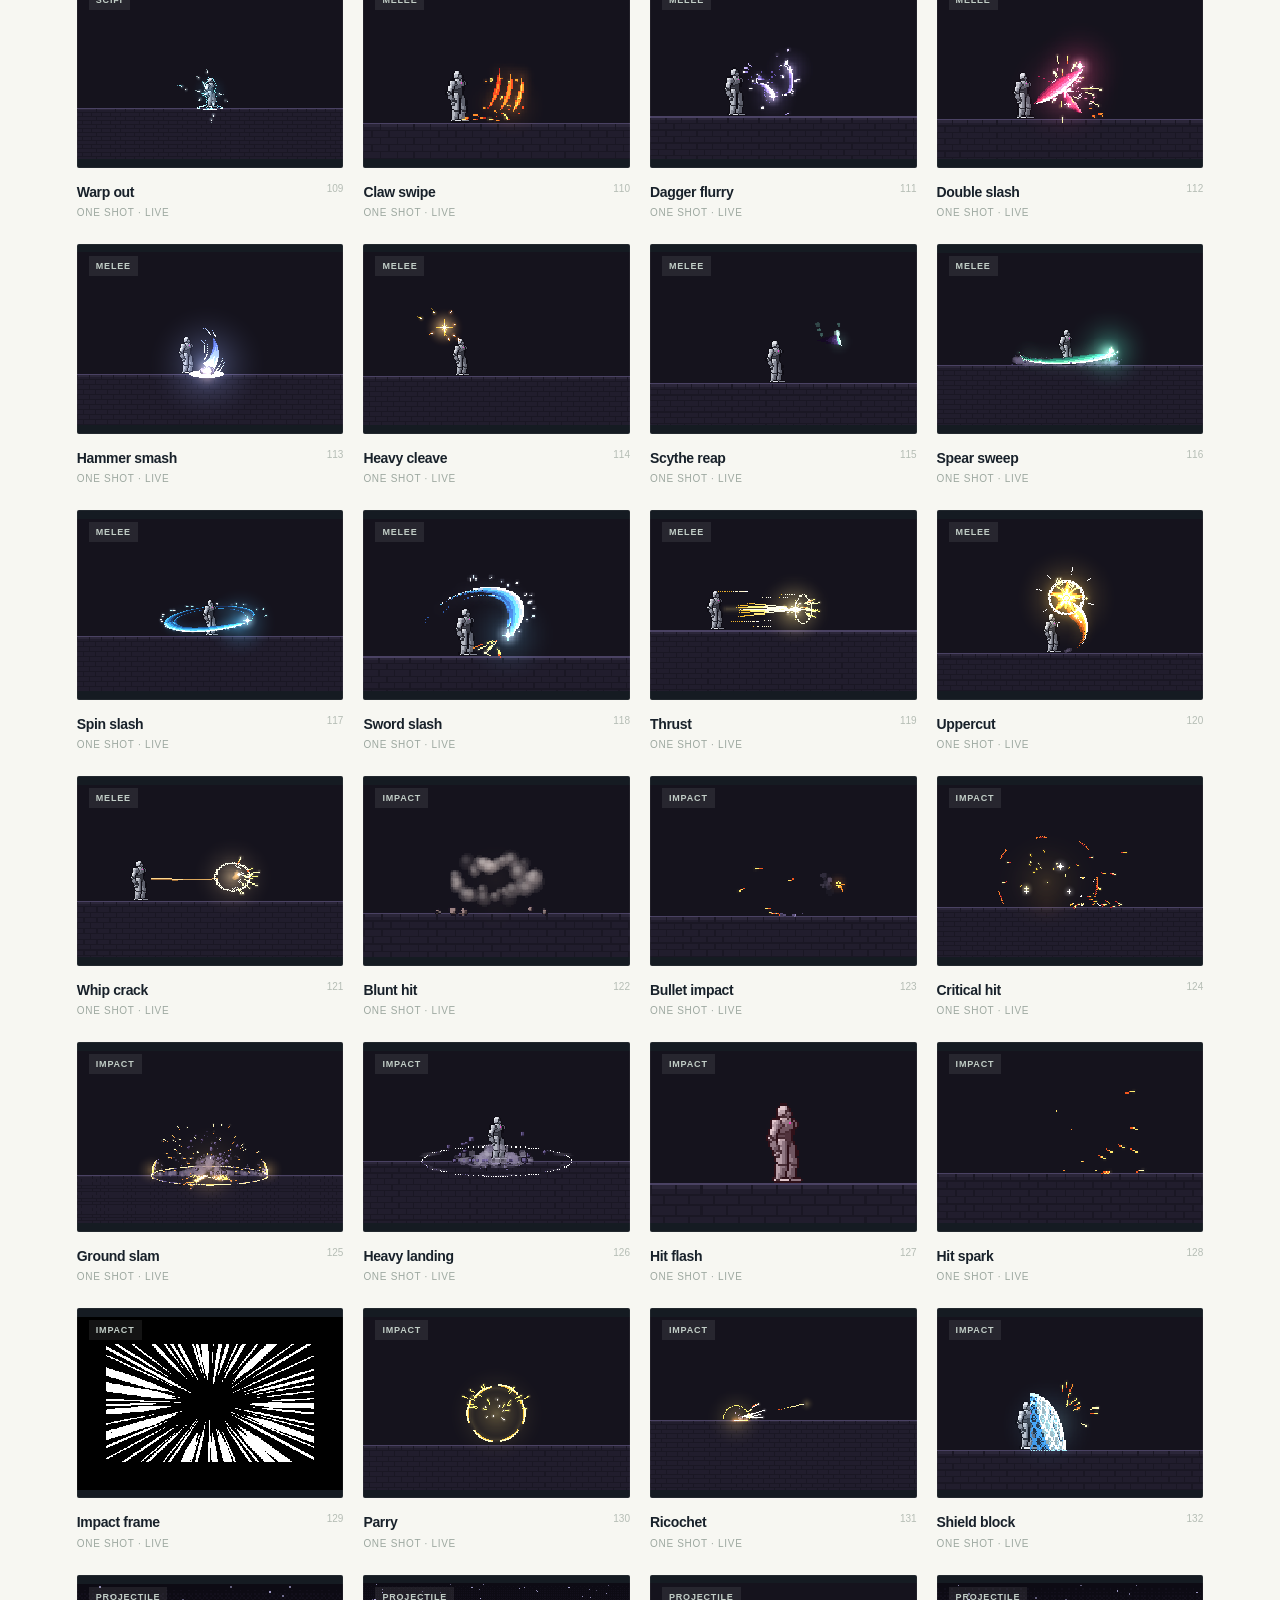
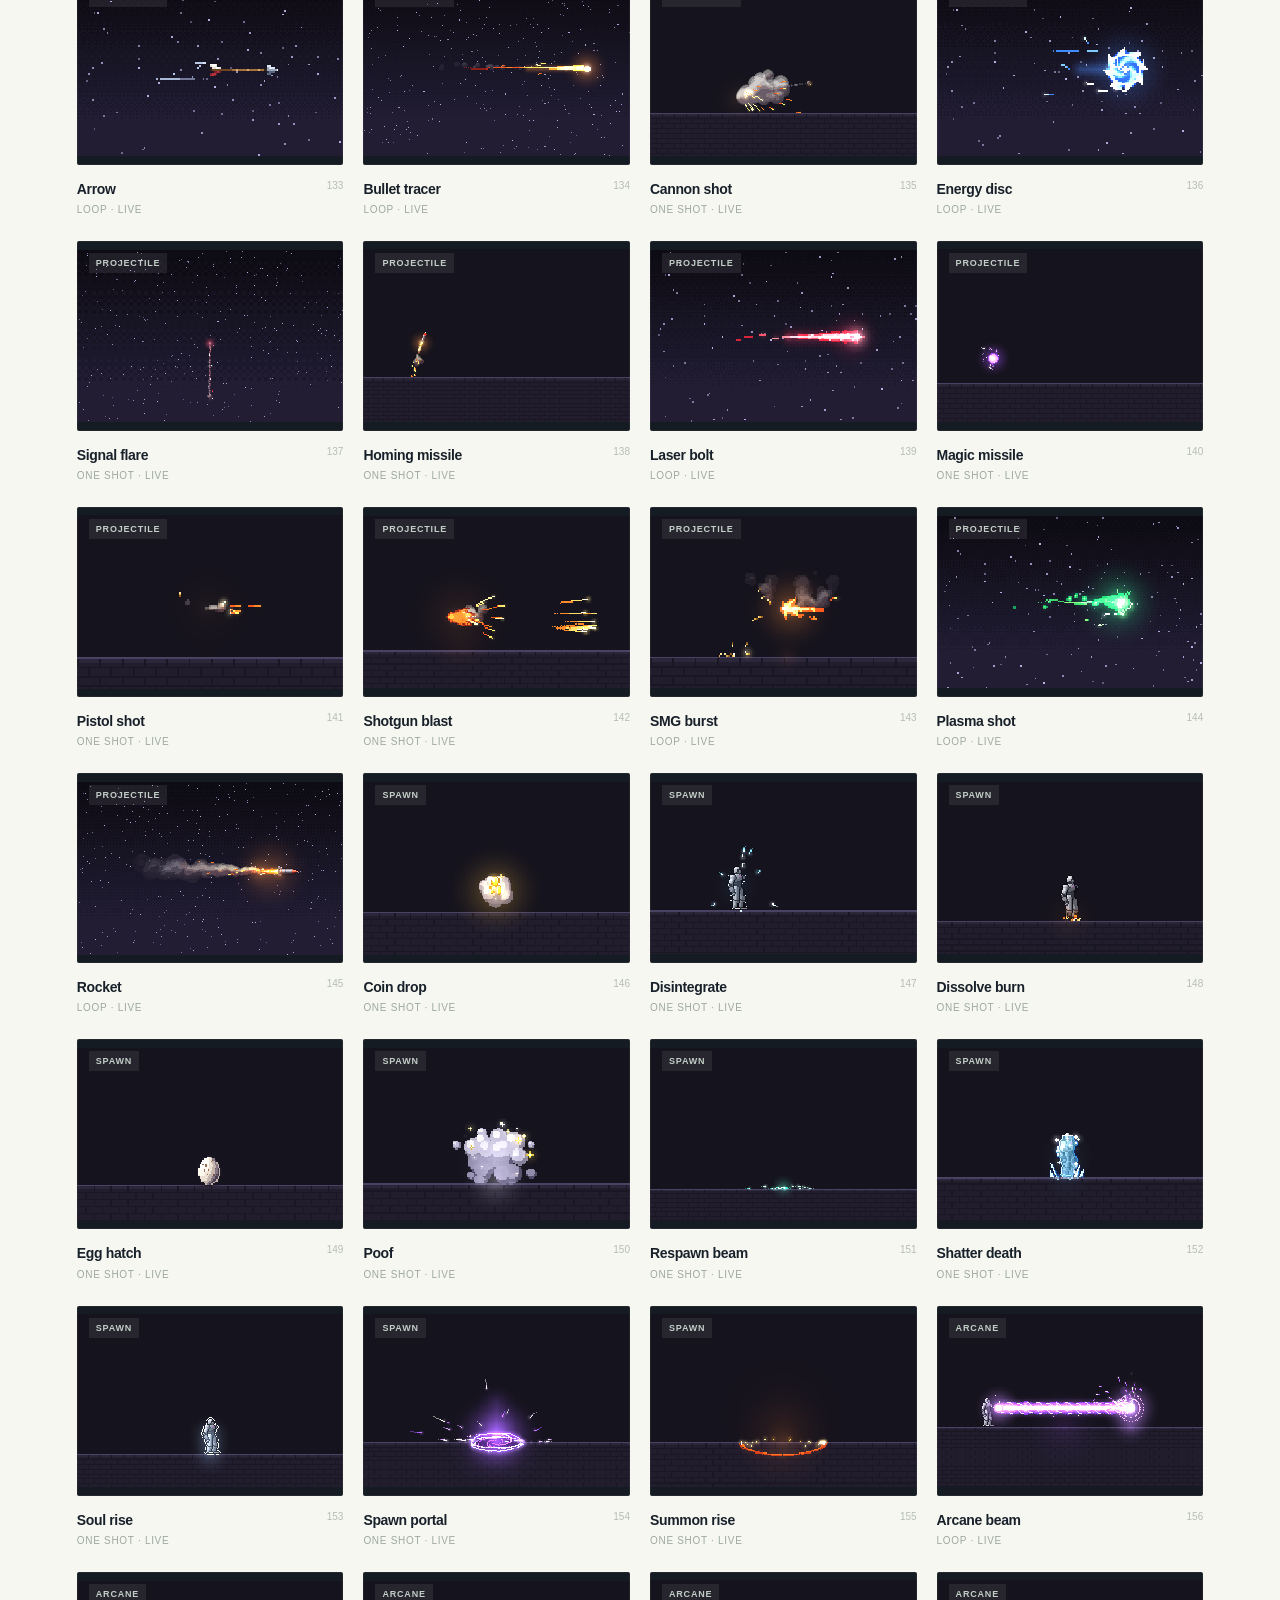
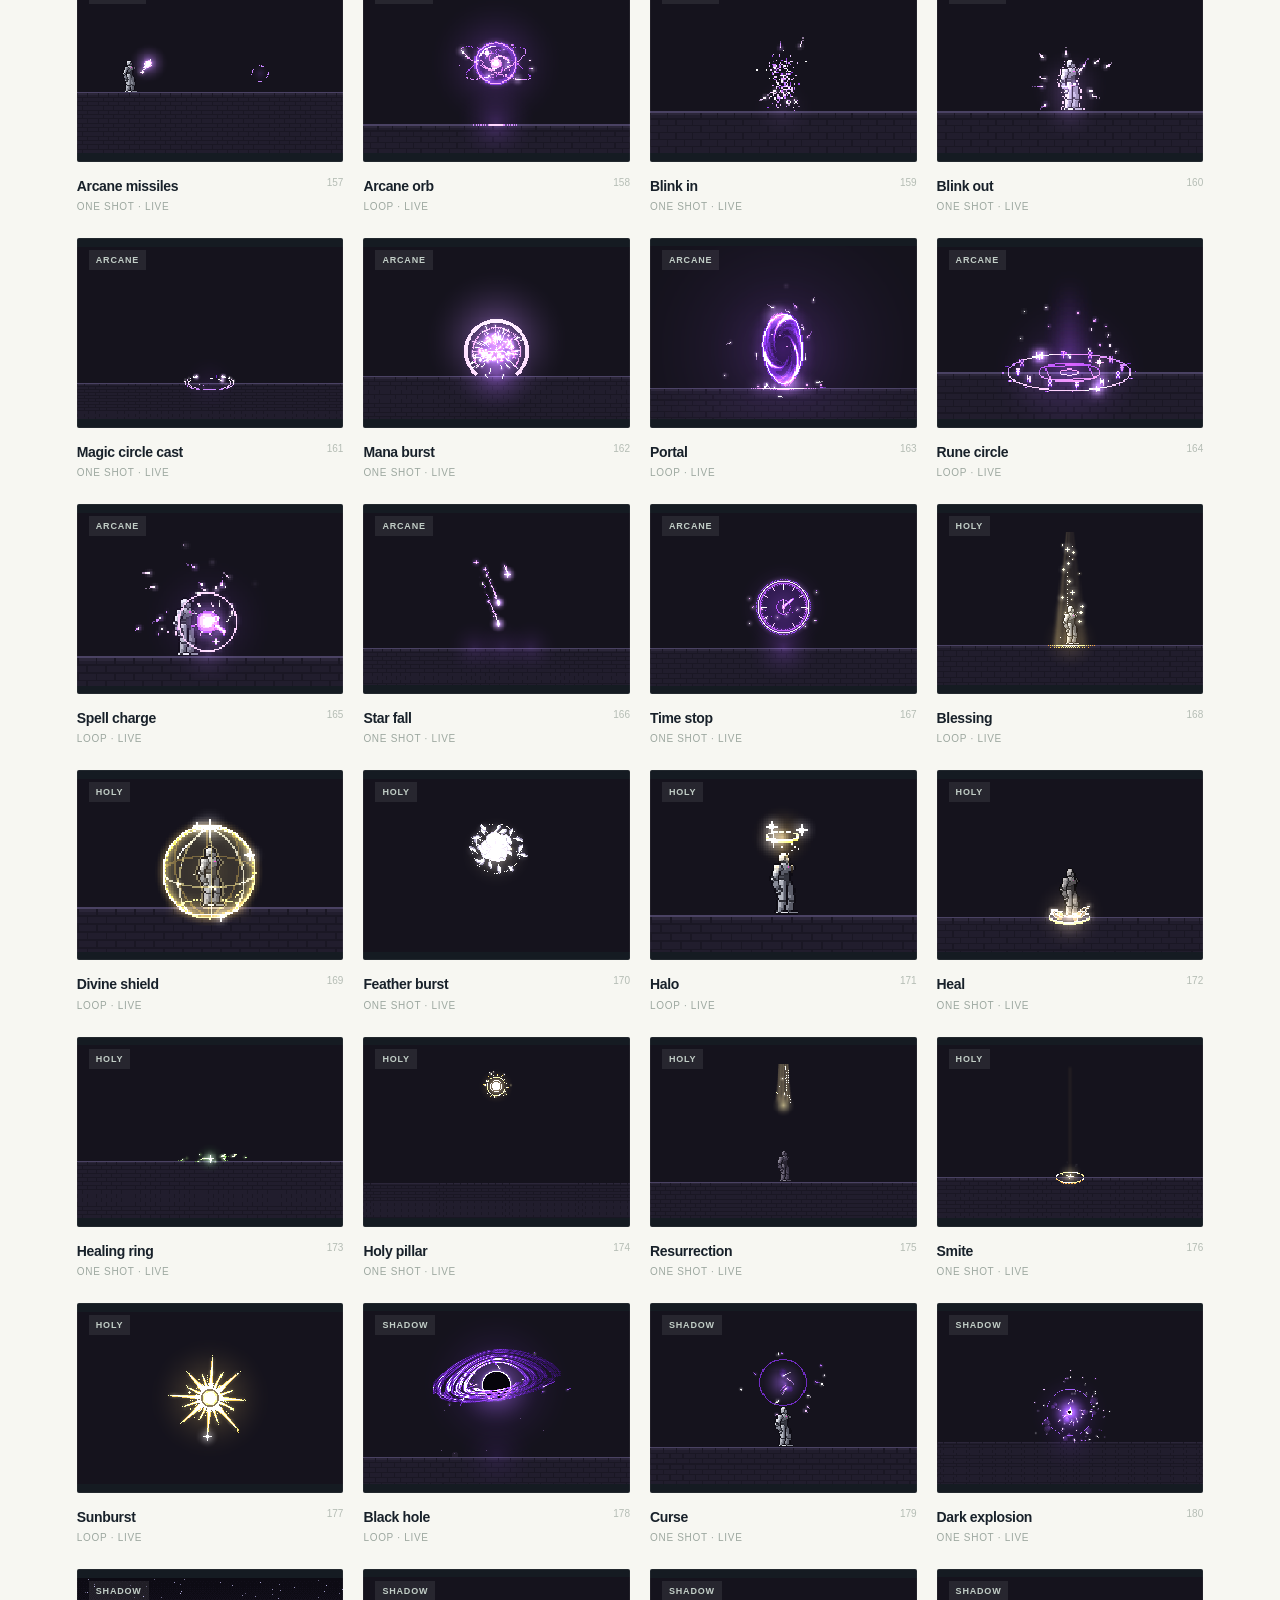
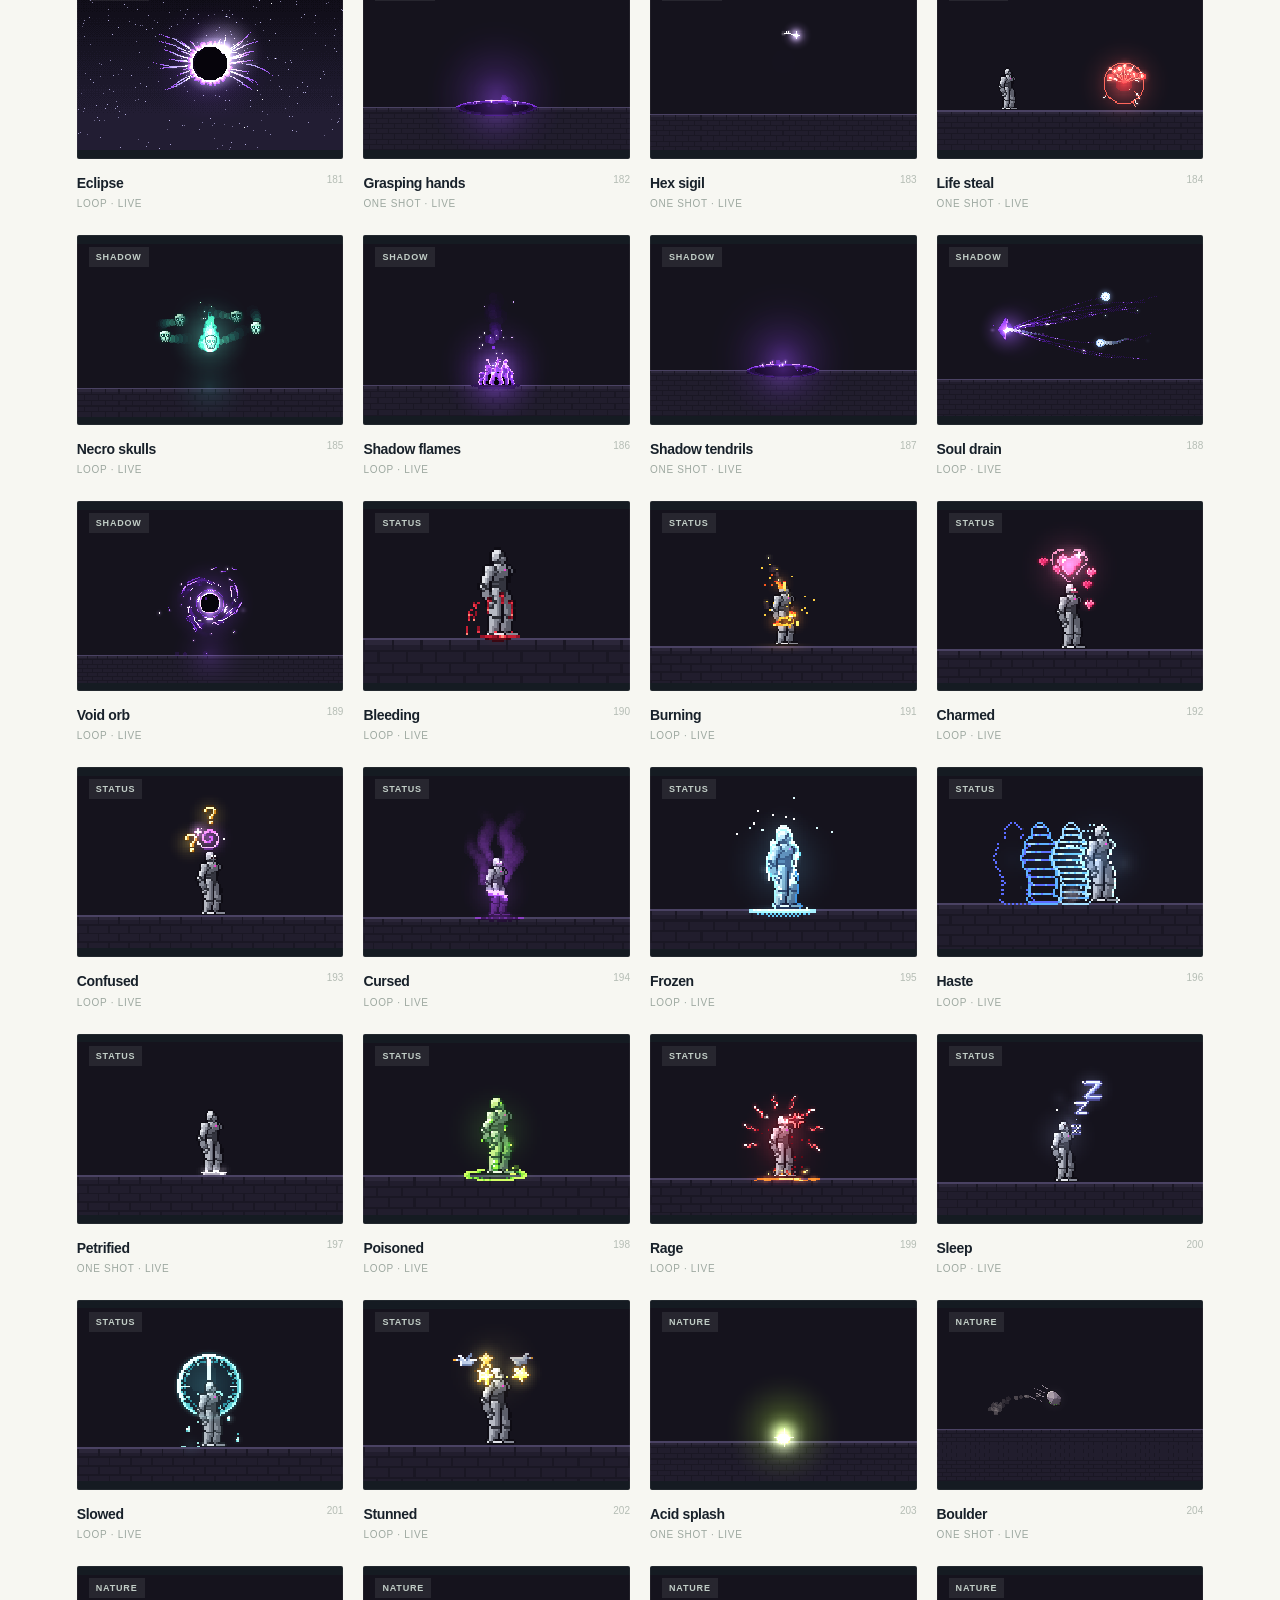
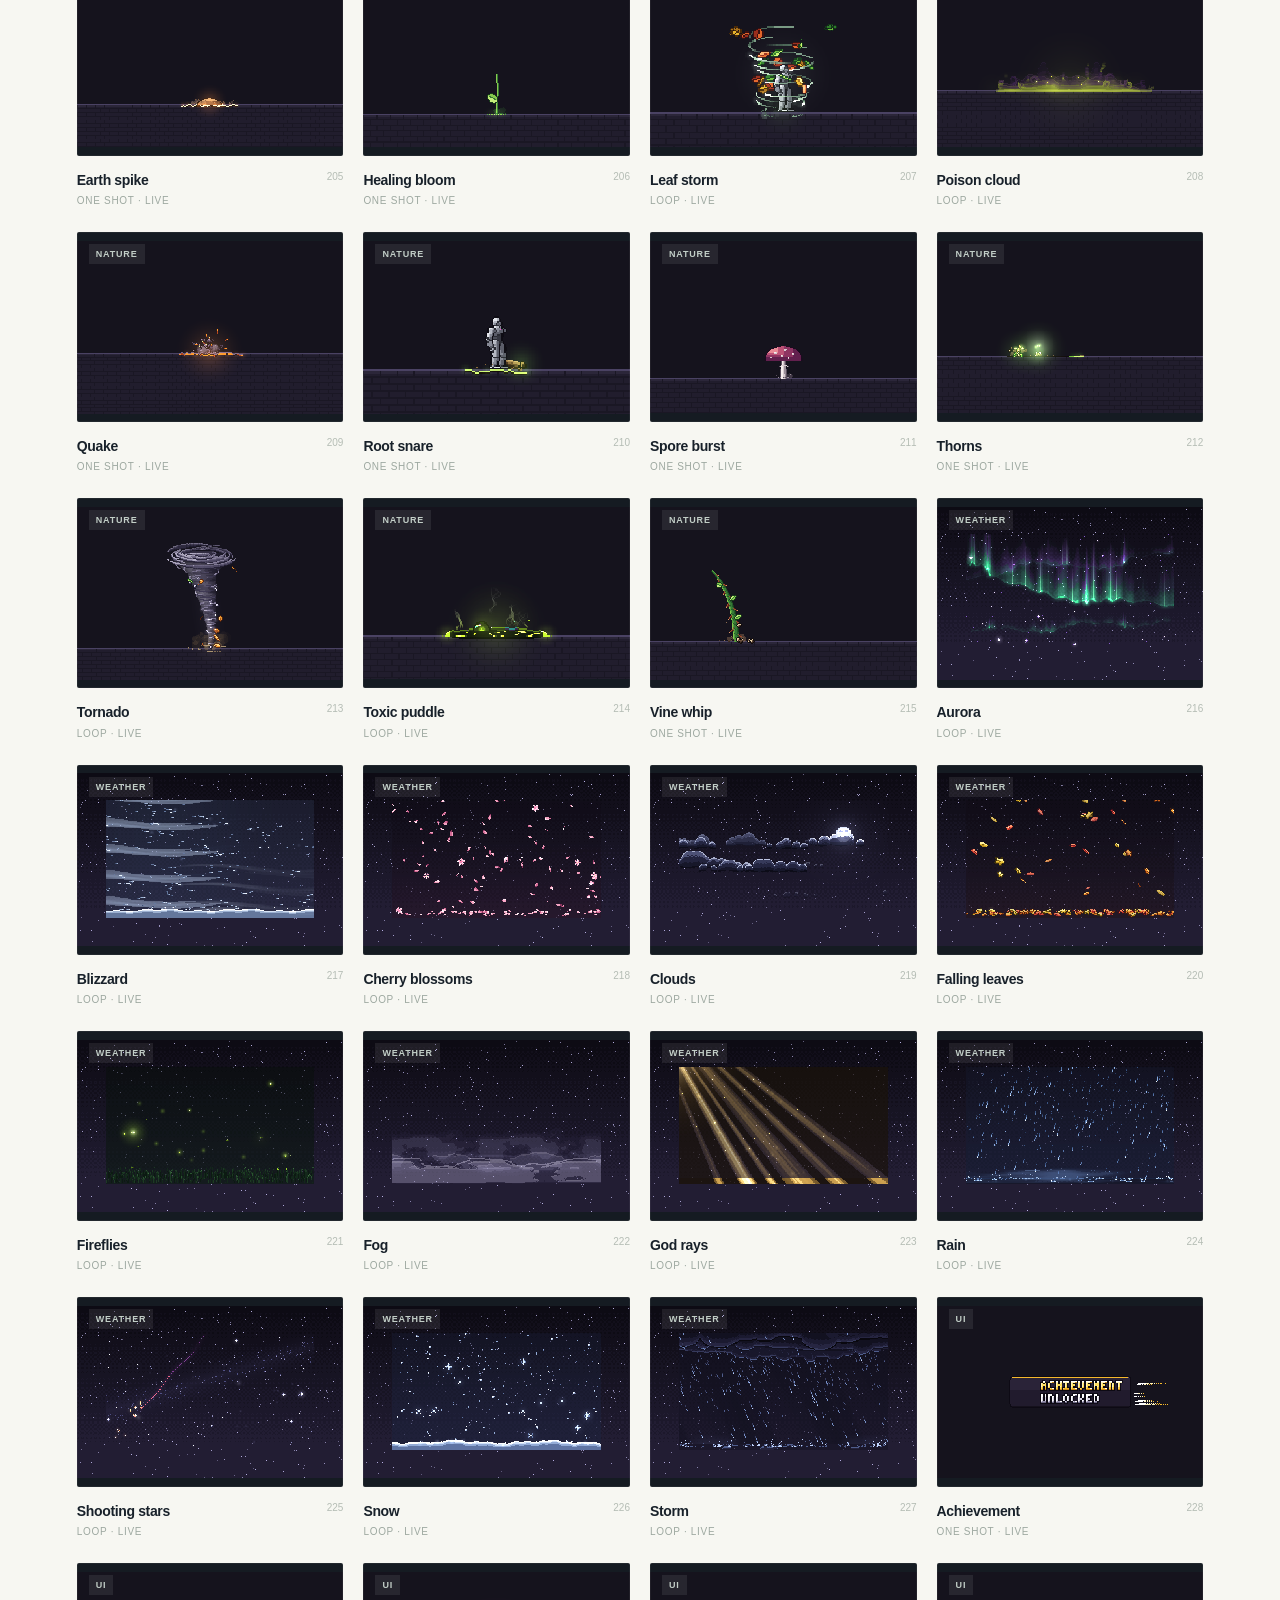
==== commit 63e57094: "Refresh cached gallery assets" ====
--- a/index.html
+++ b/index.html
@@ -5,4 +5,4 @@
 <section class="library" aria-labelledby="libraryTitle"><div class="section-heading"><div><p class="eyebrow small"><span></span> EXPLORE THE COLLECTION</p><h2 id="libraryTitle">이펙트 라이브러리<span>.</span></h2></div><p>클릭하면 더 크게 볼 수 있어요 <span class="arrow">↗</span></p></div><div class="toolbar"><label class="search"><span aria-hidden="true">⌕</span><input id="search" type="search" placeholder="효과 이름 또는 키워드 검색" aria-label="효과 검색"><kbd> / </kbd></label><div class="status" aria-live="polite" id="resultCount">불러오는 중…</div></div><div class="filters-wrap"><nav id="filters" aria-label="효과 카테고리" class="filters"></nav></div><div id="error" class="error" hidden></div><div id="grid" class="grid" aria-live="polite"></div><div id="empty" class="empty" hidden><b>결과가 없어요.</b><p>다른 검색어나 카테고리를 선택해 주세요.</p><button id="reset" type="button">전체 효과 보기</button></div></section></main>
 <footer><span><b>✳ GAME SKILLS</b> &nbsp; / &nbsp; PIXEL EFFECTS</span><span>POWERED BY PIXELFX &nbsp;·&nbsp; <a href="https://github.com/patch-gg/pixelfx" target="_blank" rel="noreferrer">SOURCE ↗</a></span></footer>
 <dialog id="detail"><div class="detail-inner"><button class="close" id="close" aria-label="닫기">×</button><div class="detail-stage"><canvas id="detailCanvas" aria-label="효과 애니메이션 미리보기"></canvas><span class="live"><i></i> LIVE PREVIEW</span></div><div class="detail-content"><p class="eyebrow small" id="detailCat"></p><h2 id="detailName"></h2><p id="detailDesc"></p><div class="detail-meta" id="detailMeta"></div><div class="detail-note">미리보기는 실제 효과 코드를 재생합니다. 게임에 적용할 때는 스프라이트 시트와 개별 라이선스를 확인하세요.</div></div></div></dialog>
-<script type="module" src="./app.js"></script></body></html>
+<script type="module" src="./app.js?v=20261102b"></script></body></html>
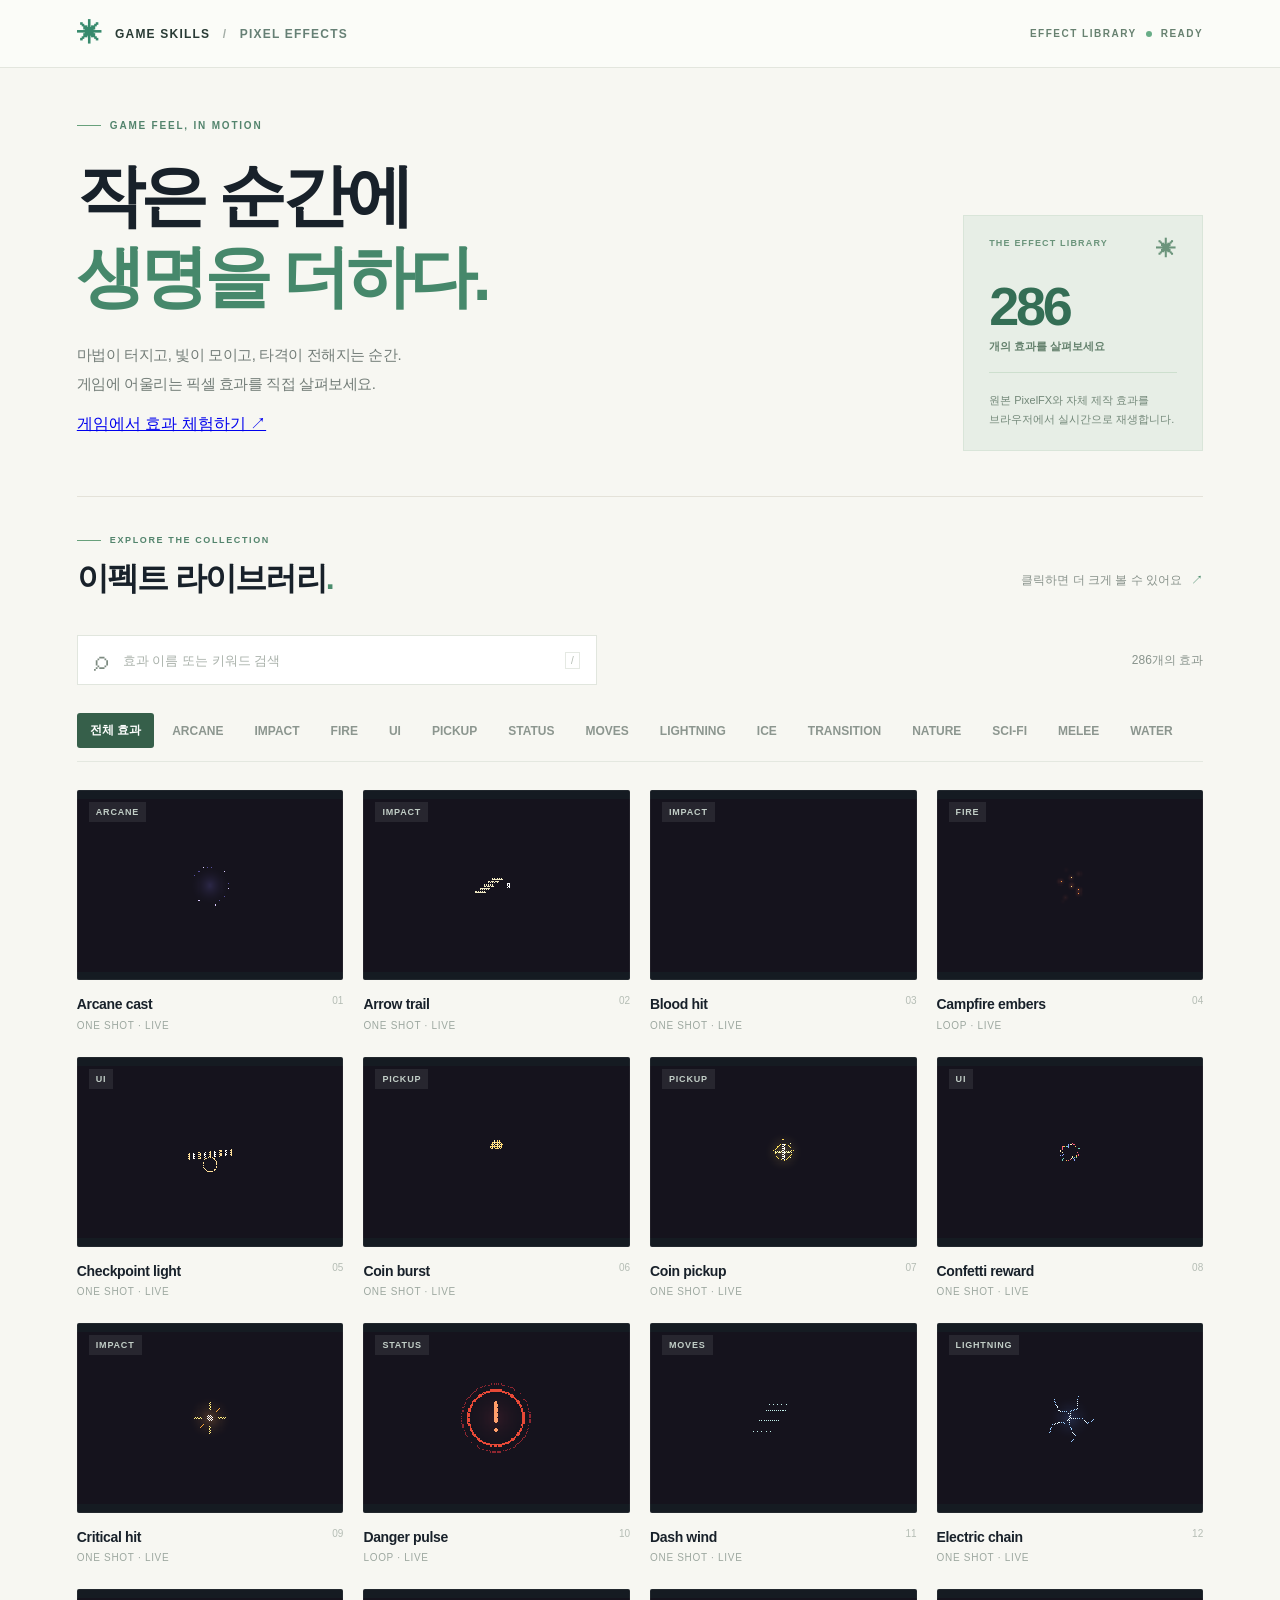
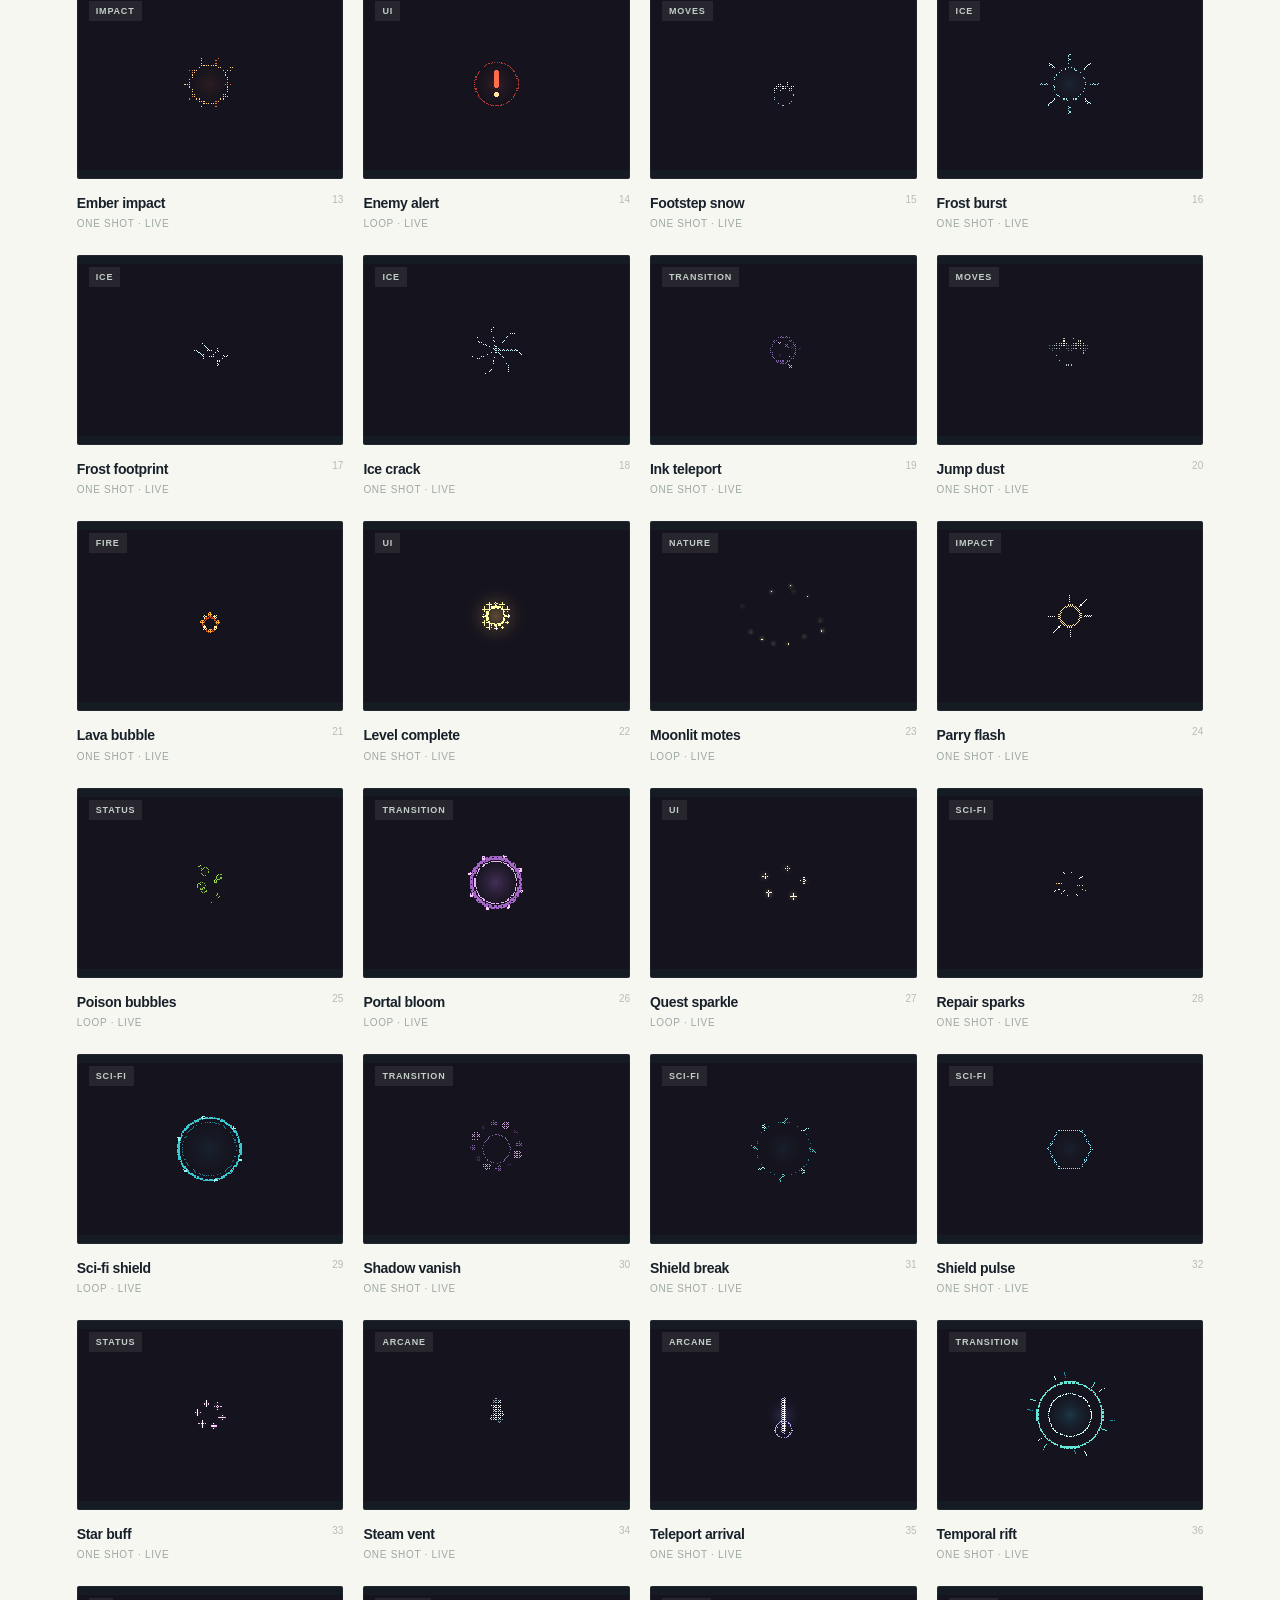
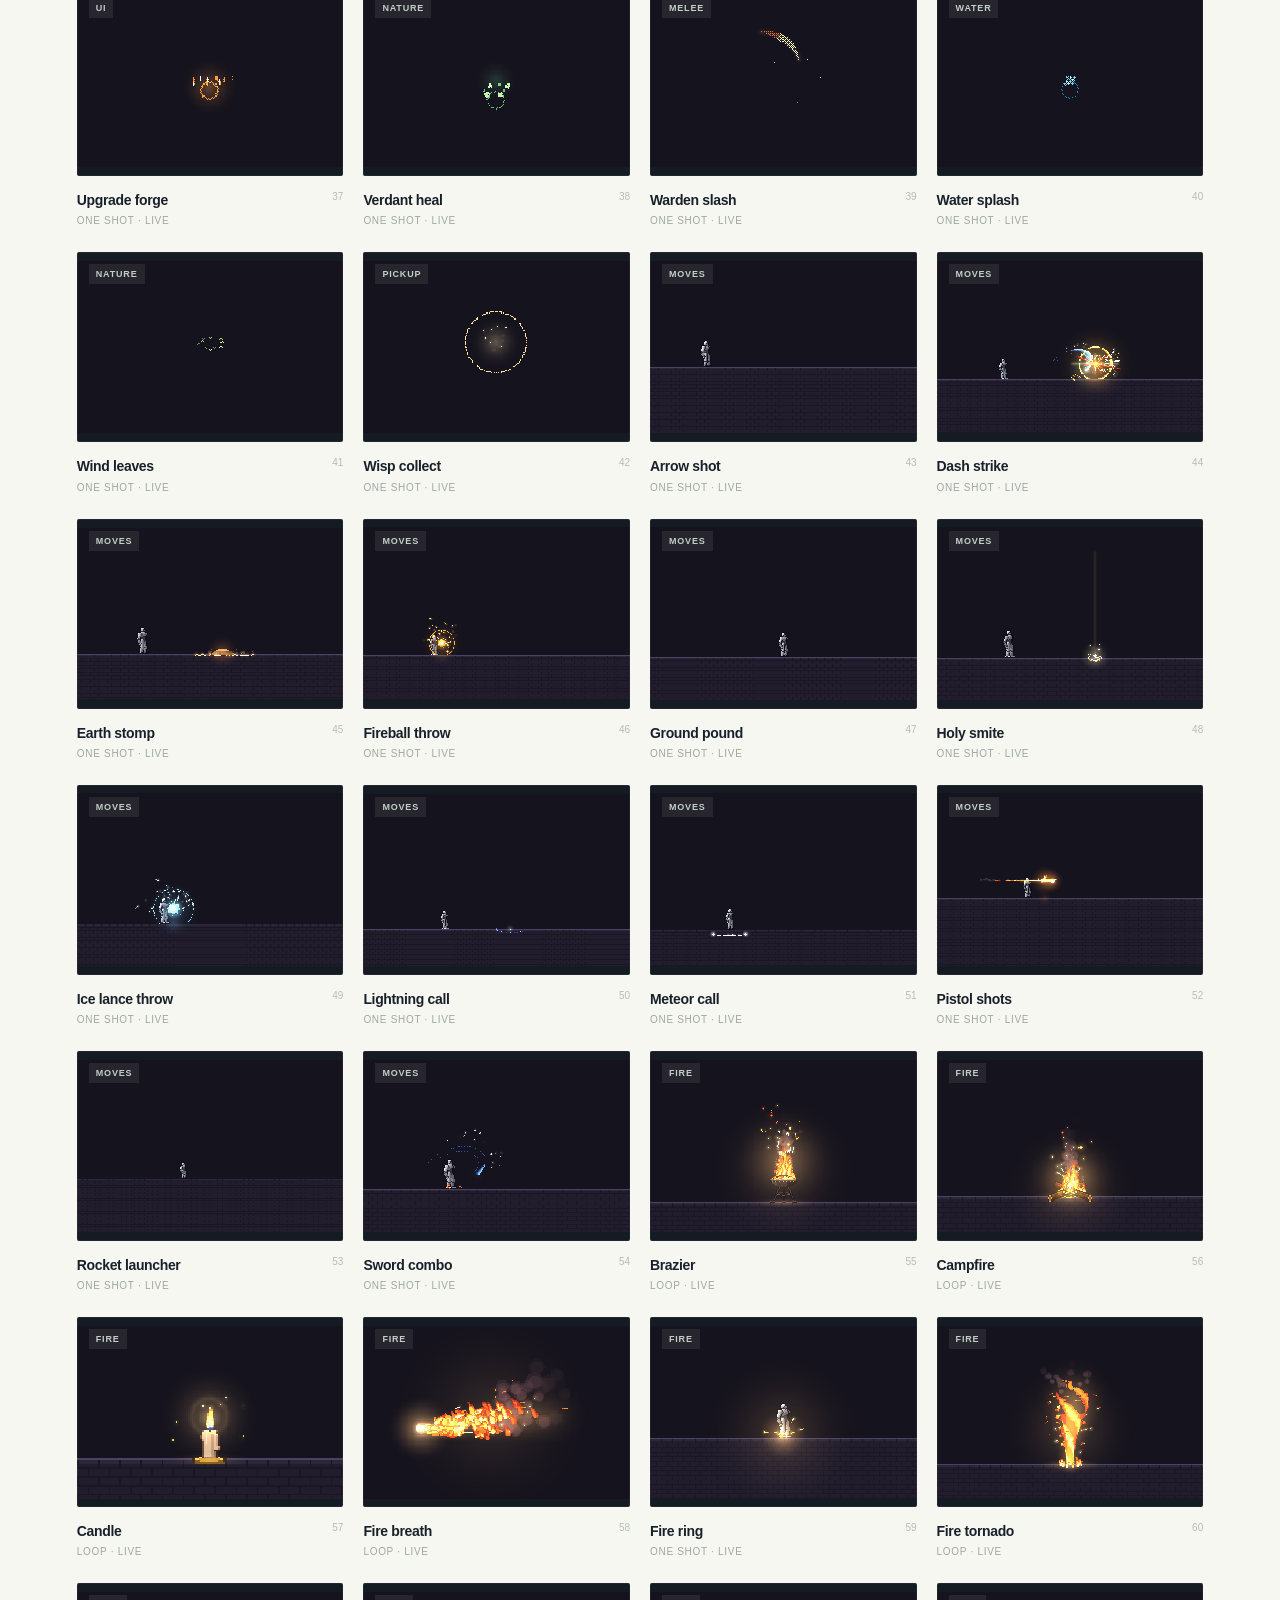
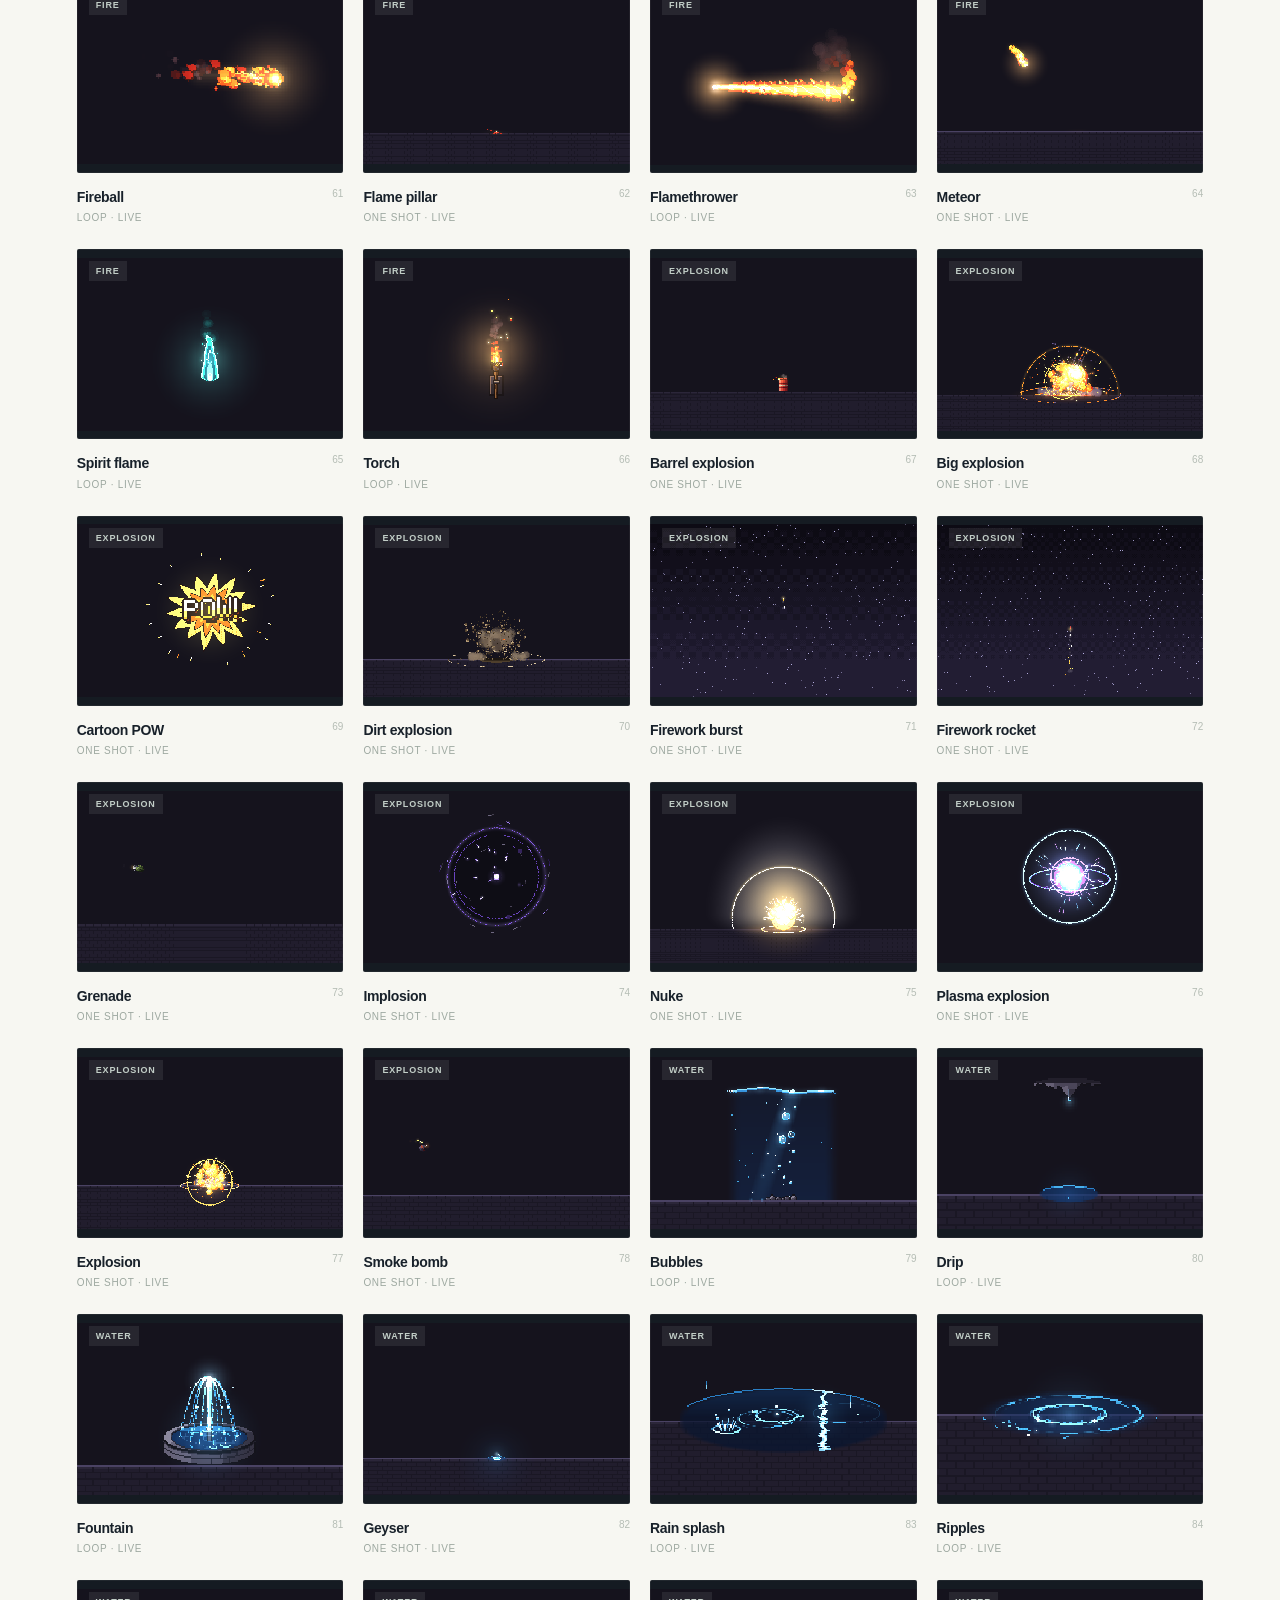
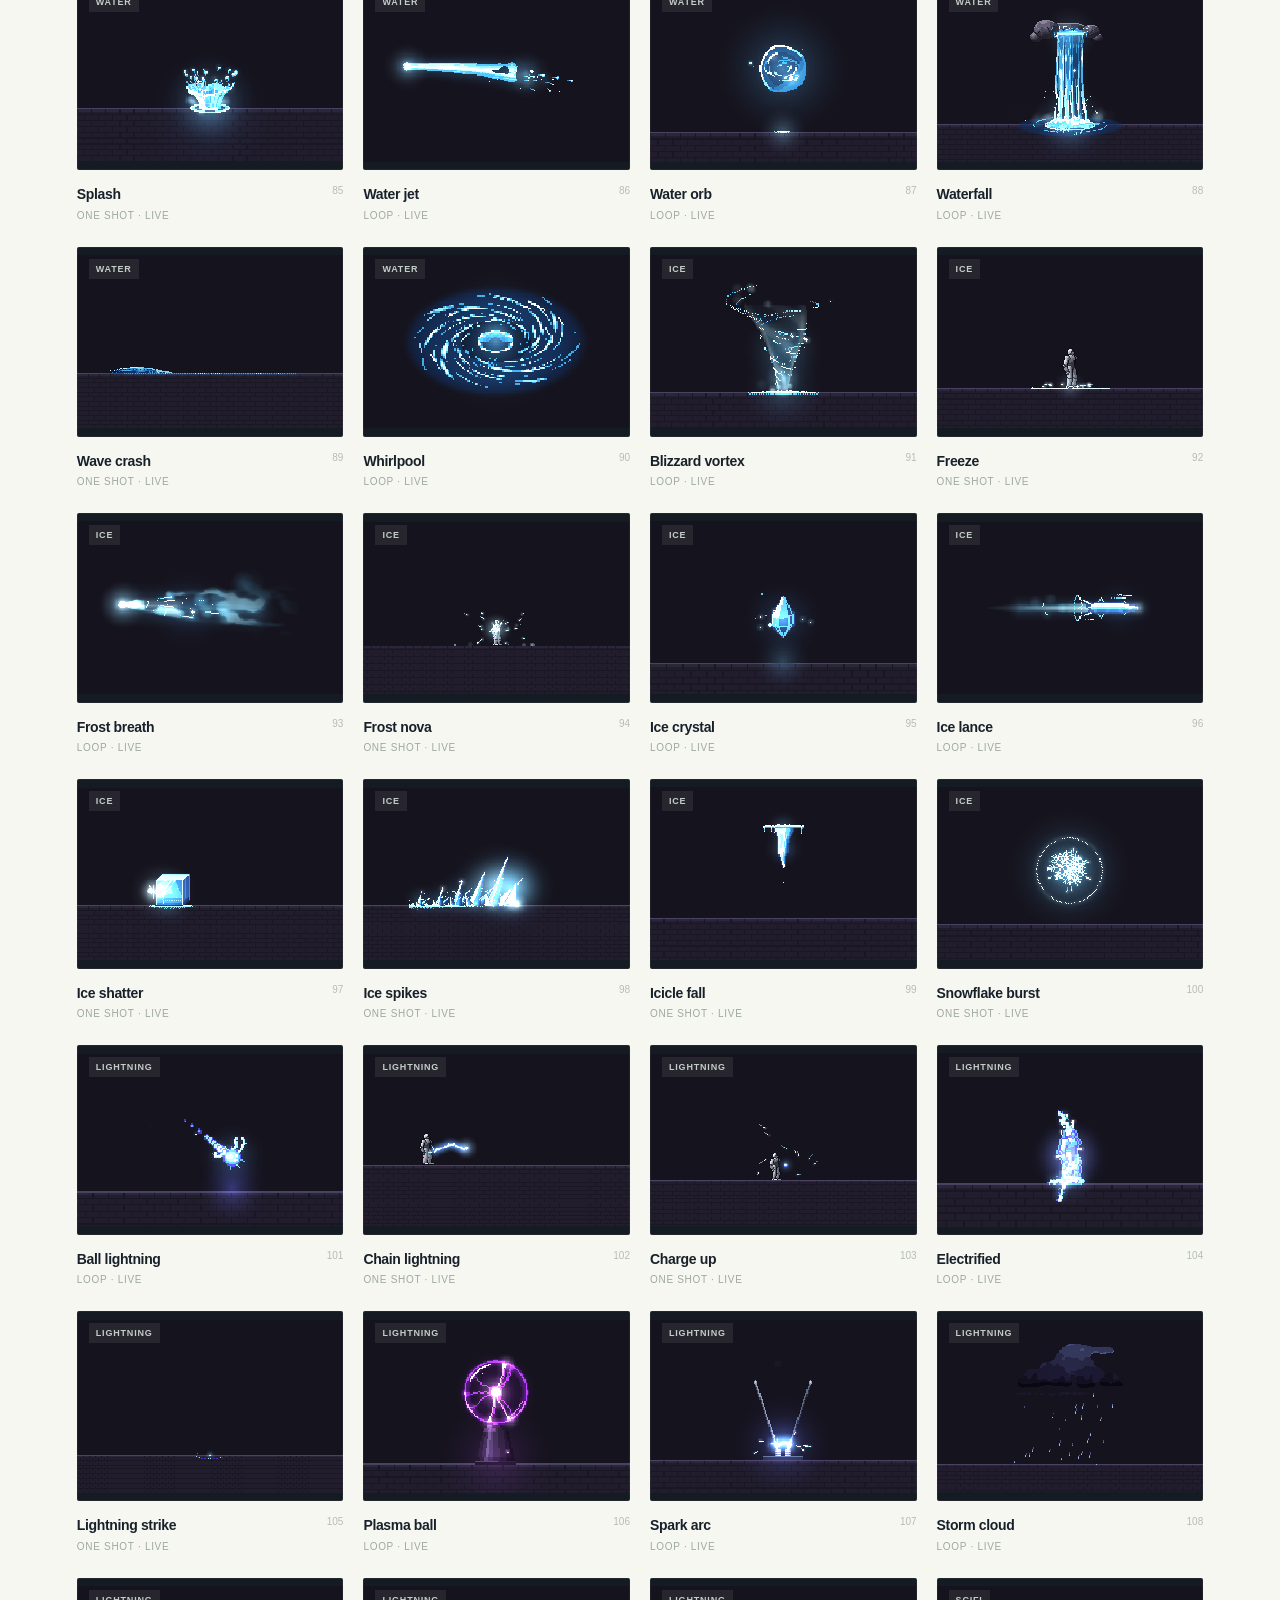
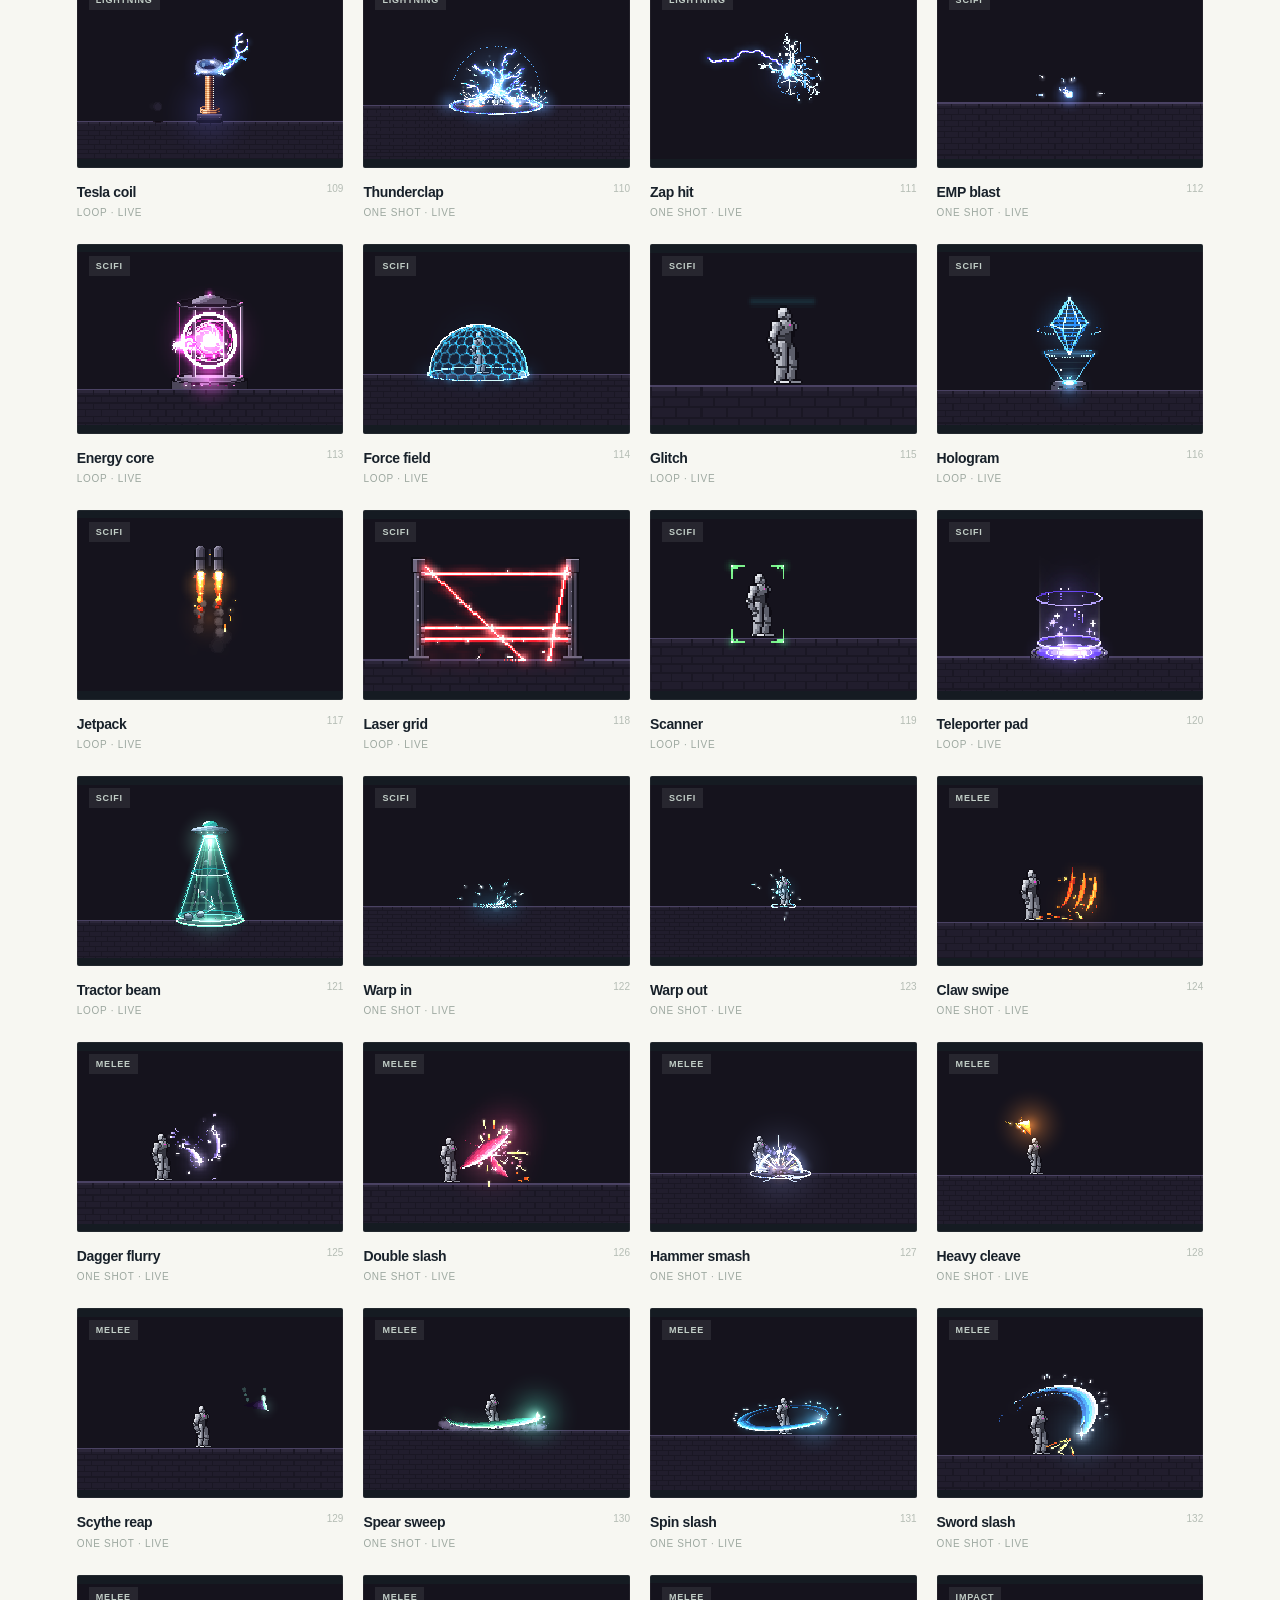
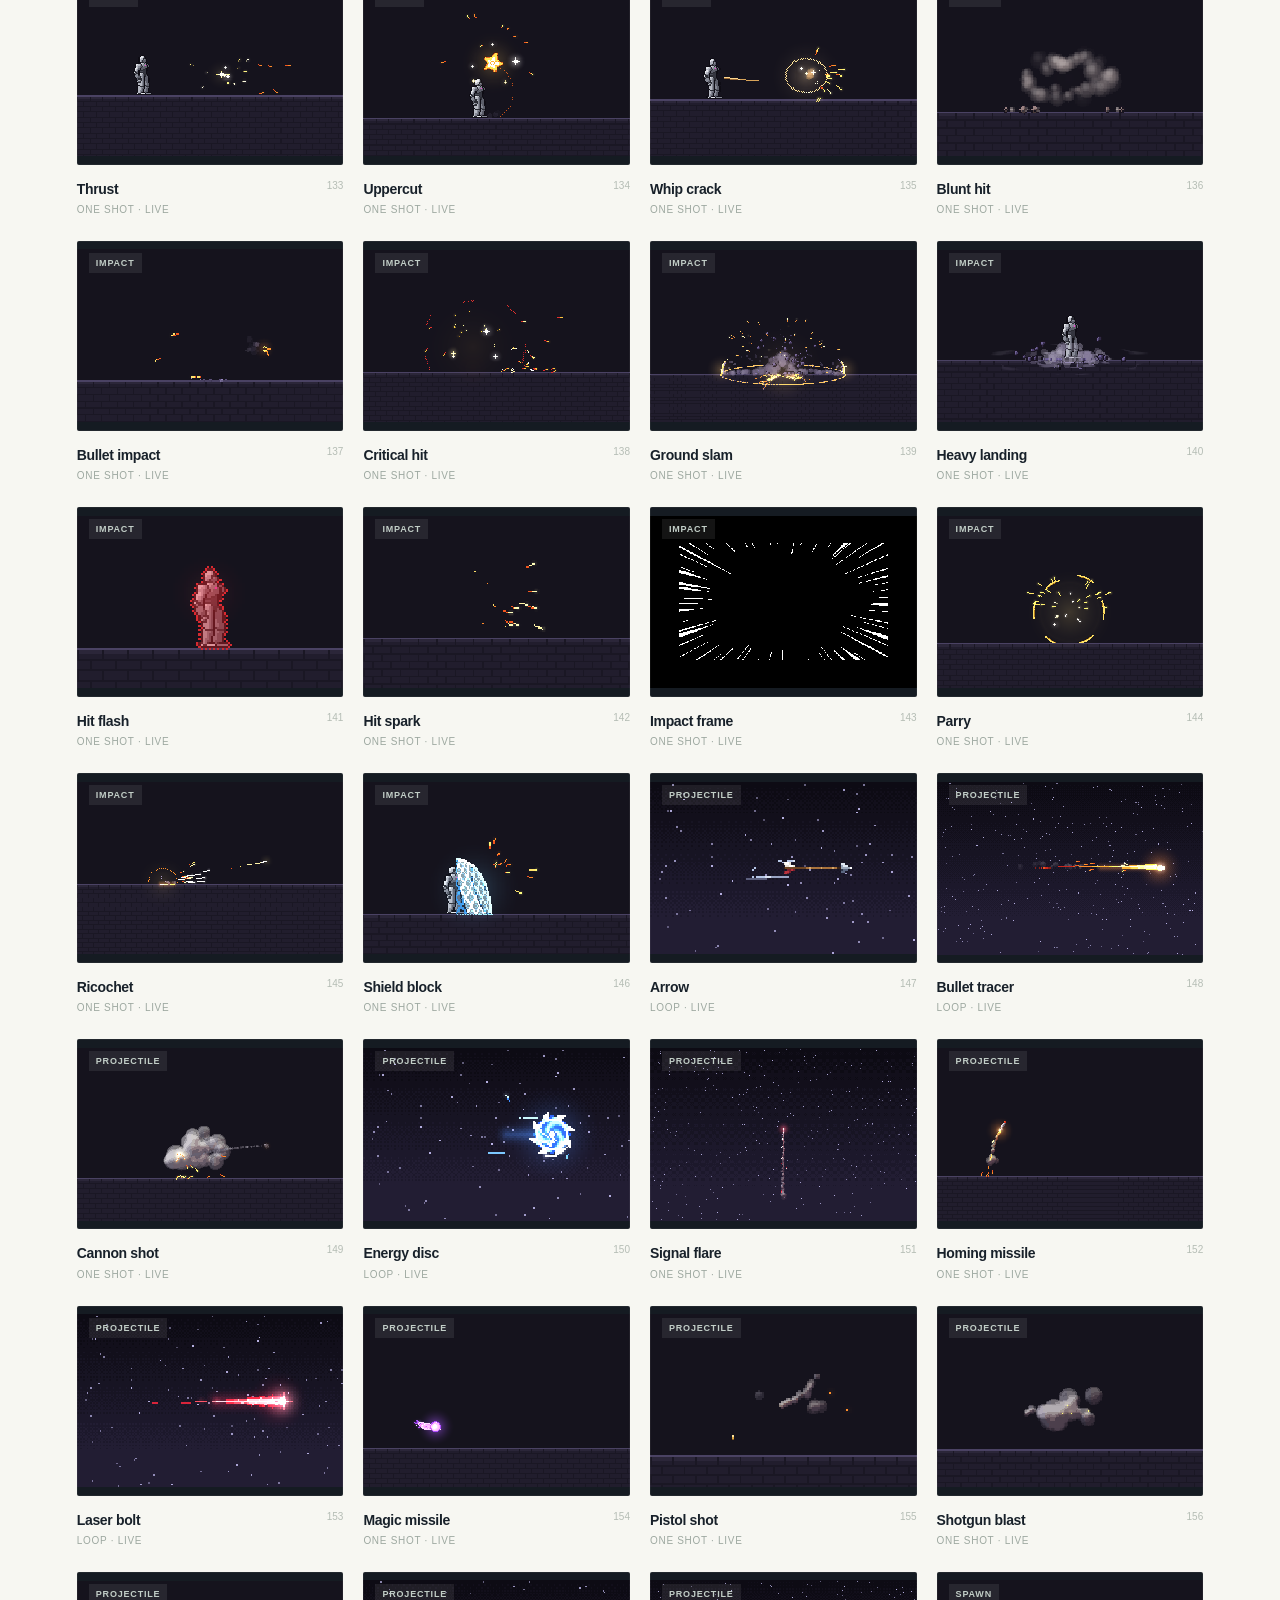
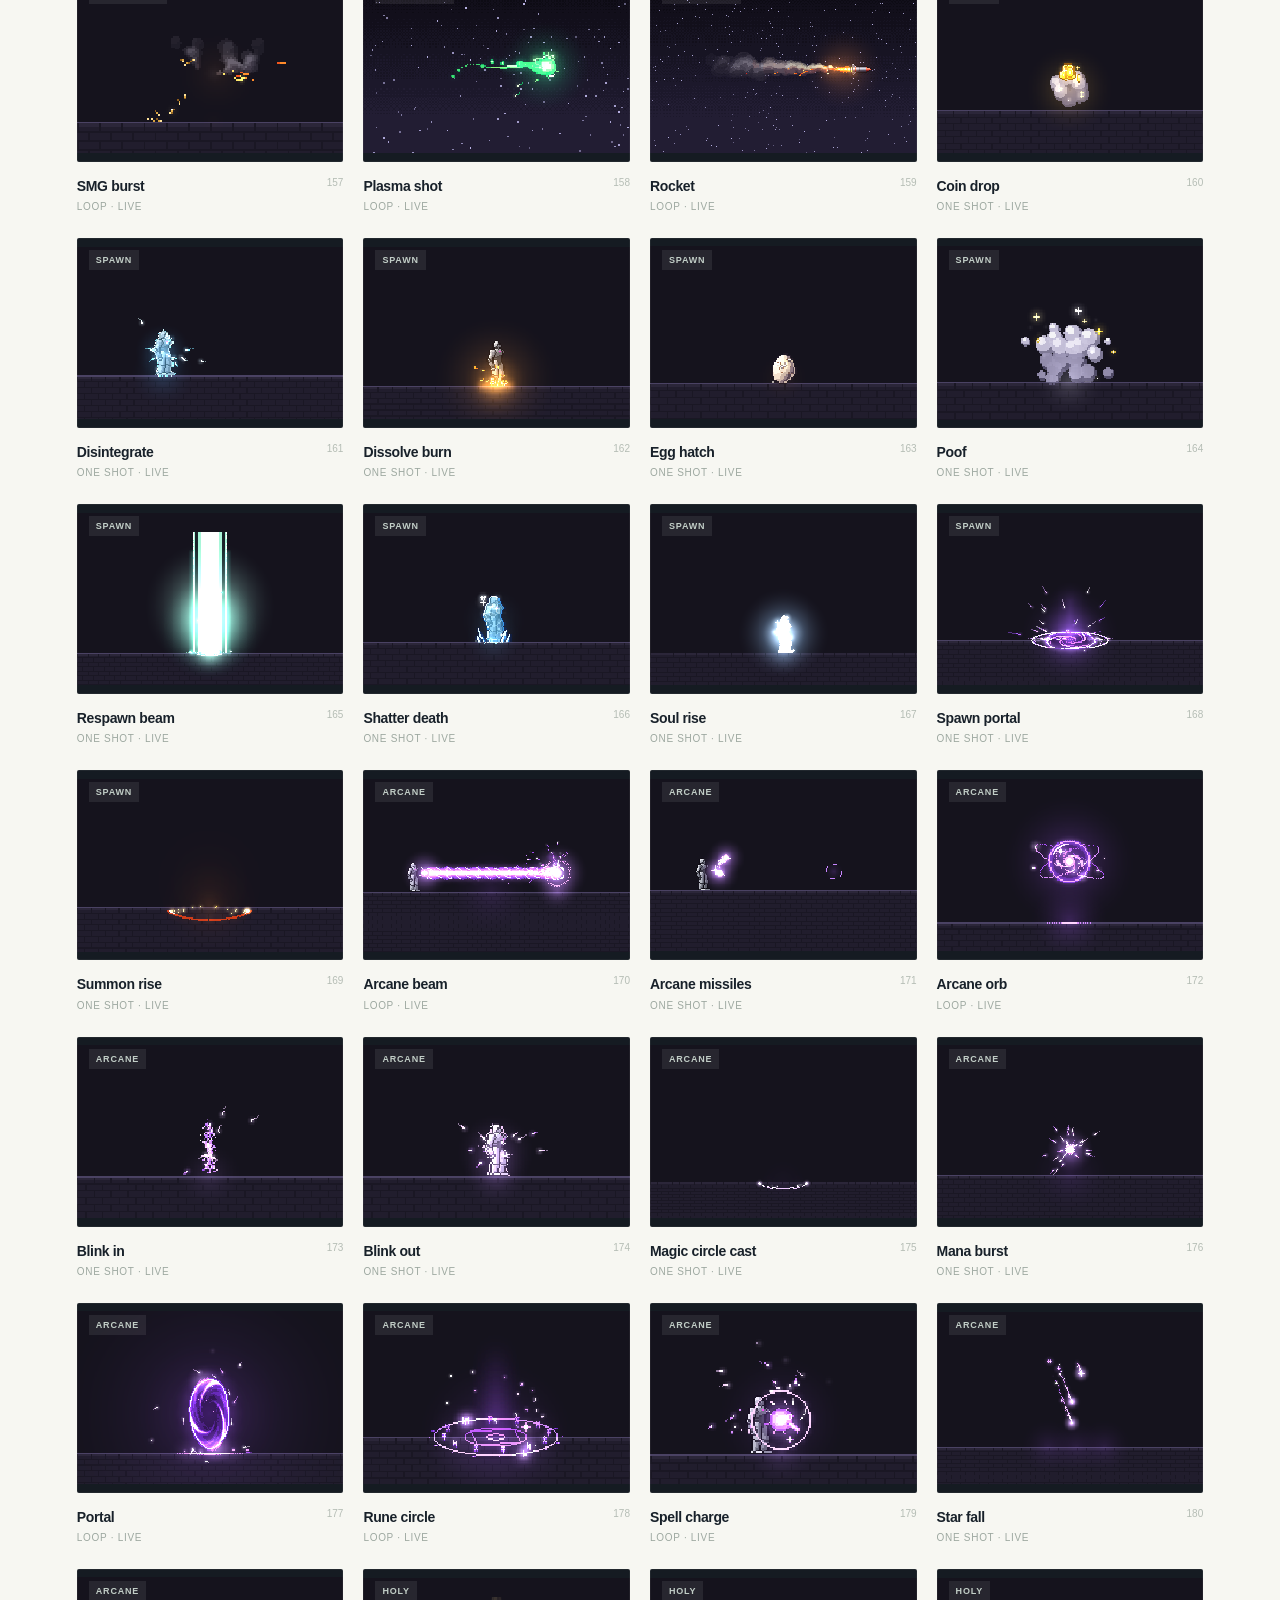
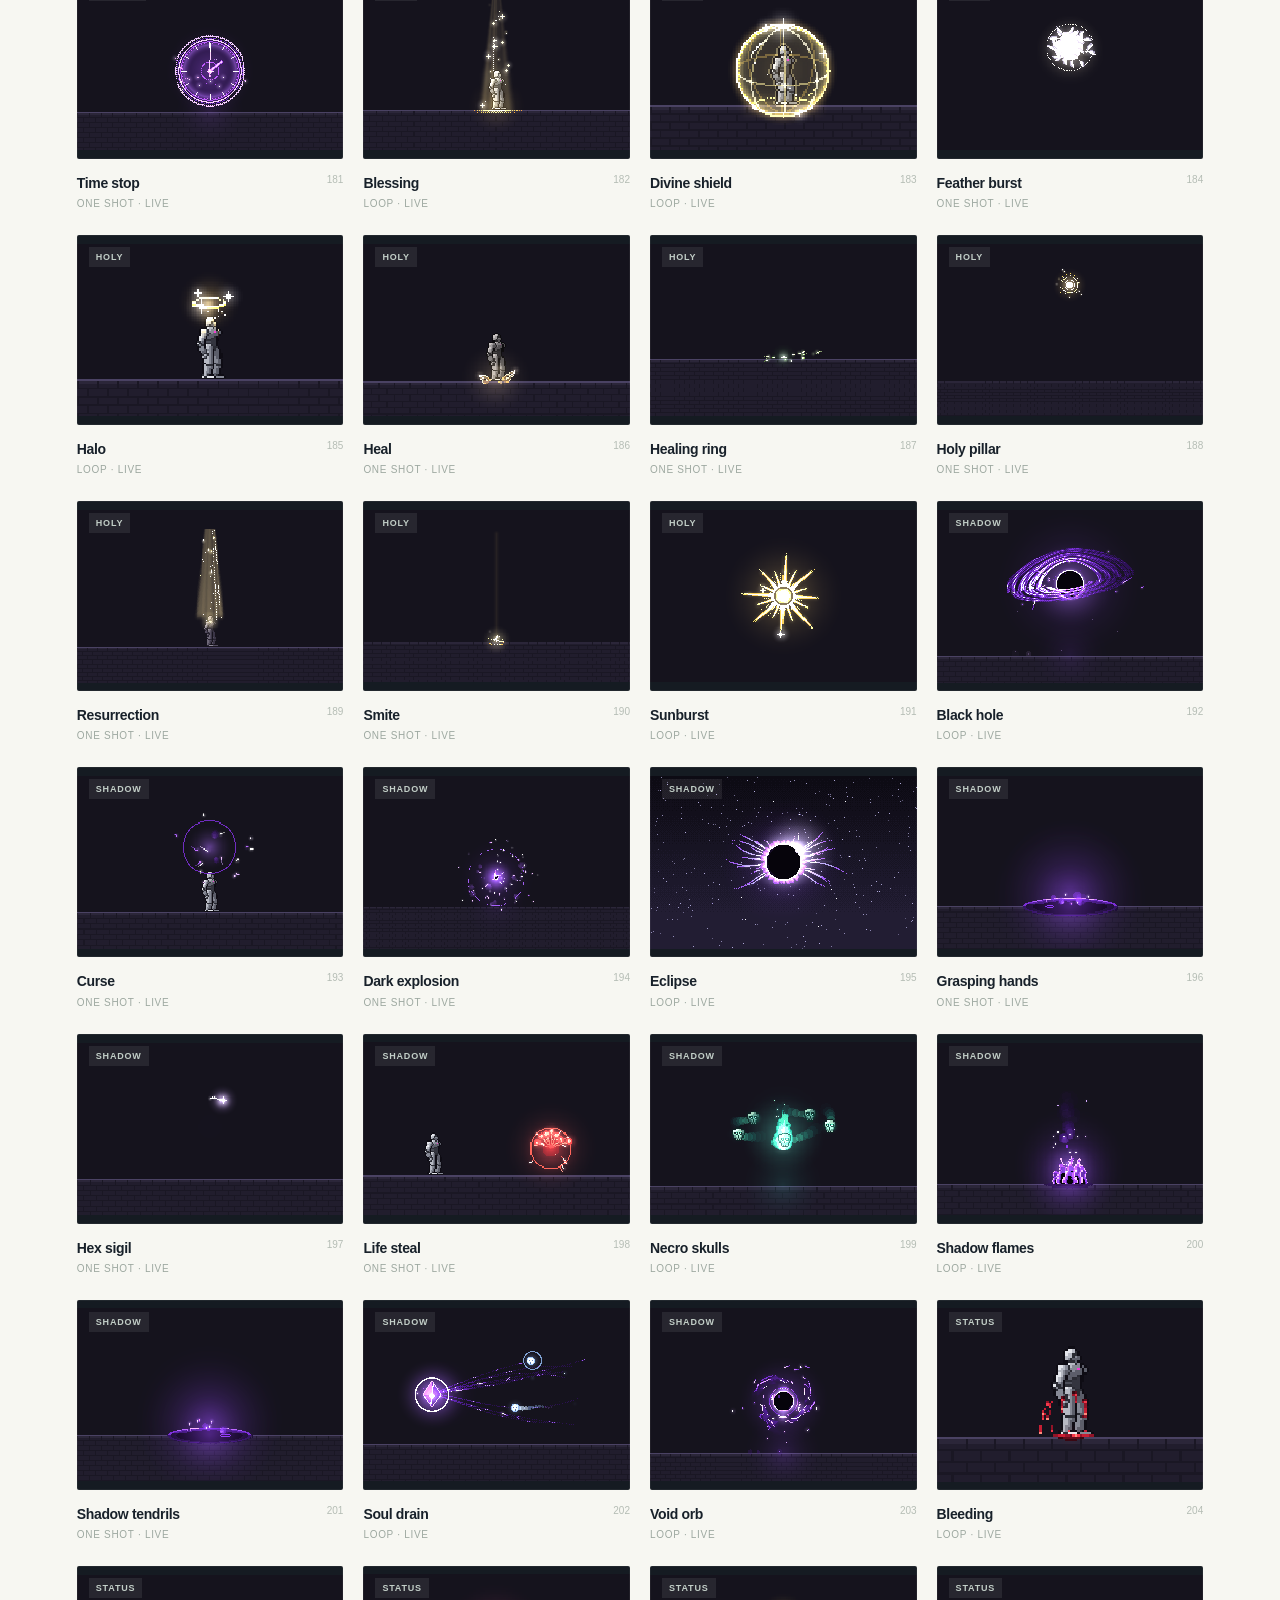
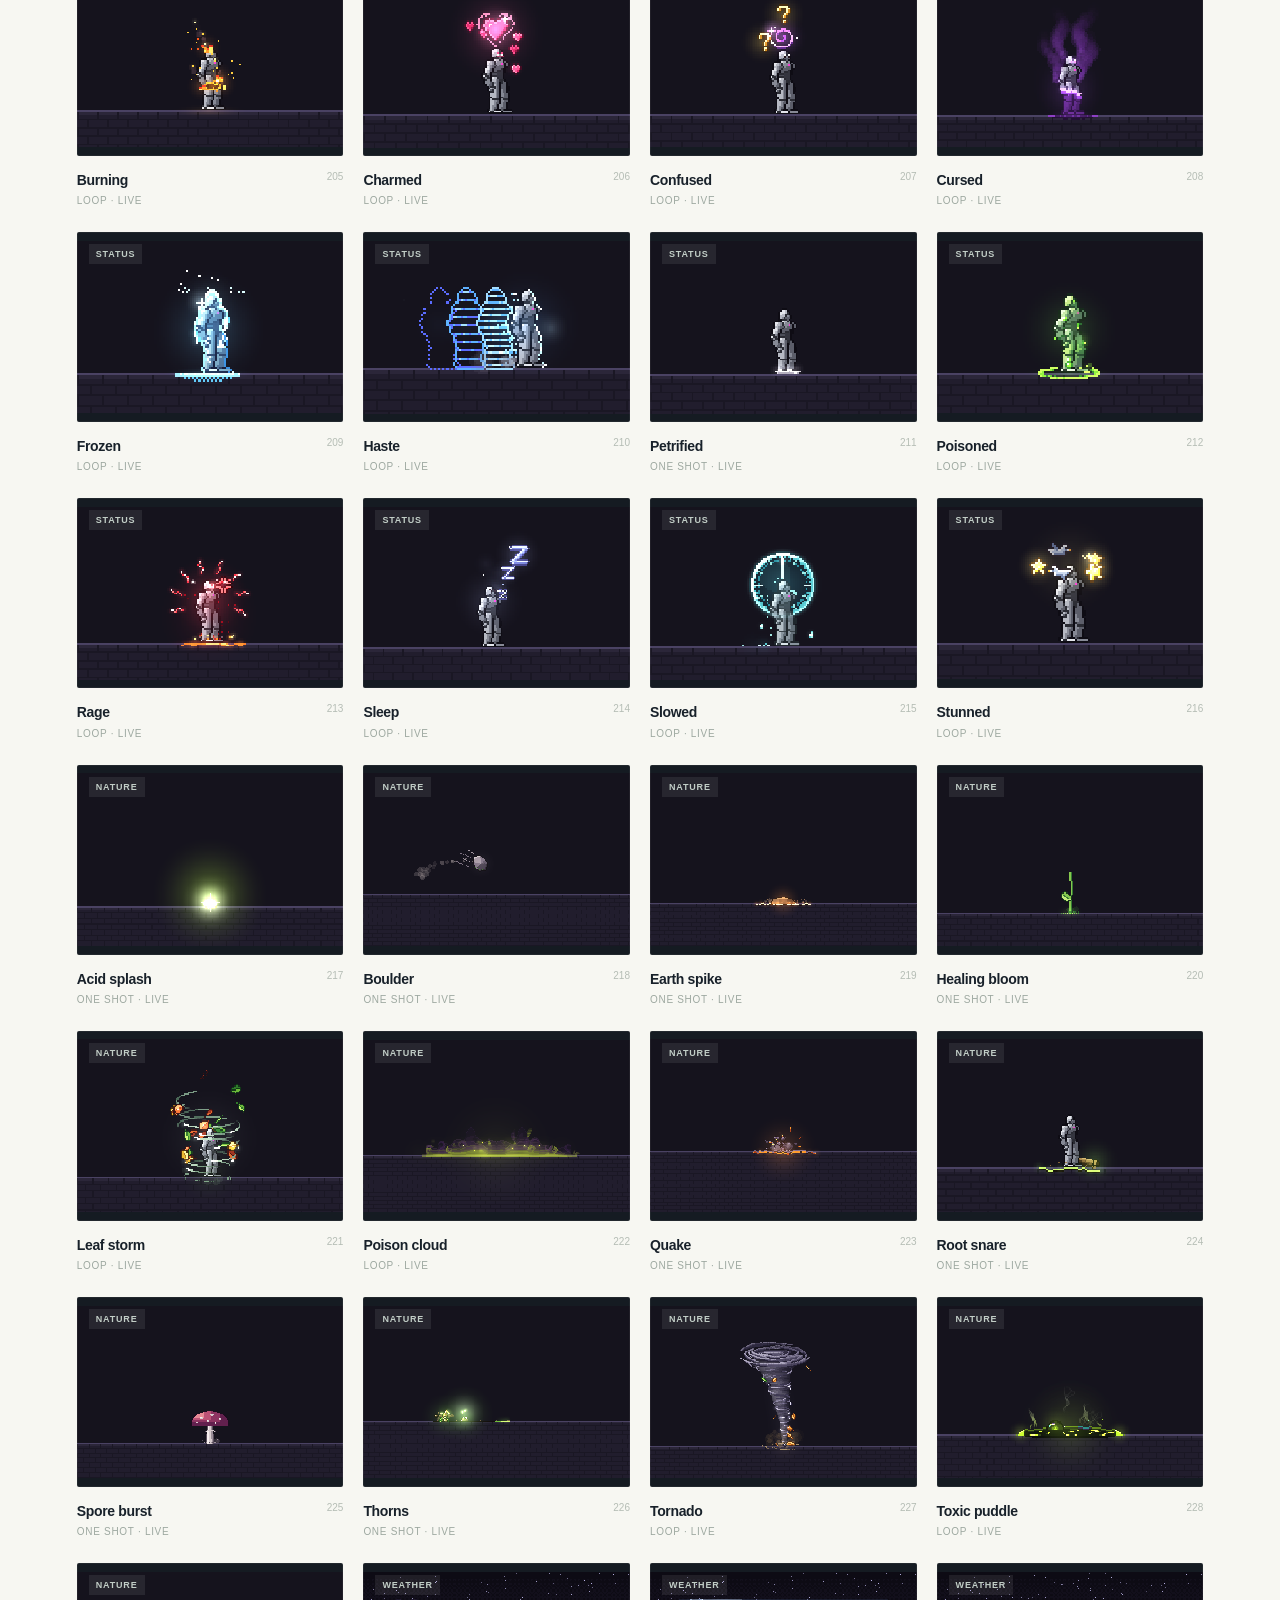
==== commit 9126e8a1: "Expand pixel effects library" ====
--- a/index.html
+++ b/index.html
@@ -5,4 +5,4 @@
 <section class="library" aria-labelledby="libraryTitle"><div class="section-heading"><div><p class="eyebrow small"><span></span> EXPLORE THE COLLECTION</p><h2 id="libraryTitle">이펙트 라이브러리<span>.</span></h2></div><p>클릭하면 더 크게 볼 수 있어요 <span class="arrow">↗</span></p></div><div class="toolbar"><label class="search"><span aria-hidden="true">⌕</span><input id="search" type="search" placeholder="효과 이름 또는 키워드 검색" aria-label="효과 검색"><kbd> / </kbd></label><div class="status" aria-live="polite" id="resultCount">불러오는 중…</div></div><div class="filters-wrap"><nav id="filters" aria-label="효과 카테고리" class="filters"></nav></div><div id="error" class="error" hidden></div><div id="grid" class="grid" aria-live="polite"></div><div id="empty" class="empty" hidden><b>결과가 없어요.</b><p>다른 검색어나 카테고리를 선택해 주세요.</p><button id="reset" type="button">전체 효과 보기</button></div></section></main>
 <footer><span><b>✳ GAME SKILLS</b> &nbsp; / &nbsp; PIXEL EFFECTS</span><span>POWERED BY PIXELFX &nbsp;·&nbsp; <a href="https://github.com/patch-gg/pixelfx" target="_blank" rel="noreferrer">SOURCE ↗</a></span></footer>
 <dialog id="detail"><div class="detail-inner"><button class="close" id="close" aria-label="닫기">×</button><div class="detail-stage"><canvas id="detailCanvas" aria-label="효과 애니메이션 미리보기"></canvas><span class="live"><i></i> LIVE PREVIEW</span></div><div class="detail-content"><p class="eyebrow small" id="detailCat"></p><h2 id="detailName"></h2><p id="detailDesc"></p><div class="detail-meta" id="detailMeta"></div><div class="detail-note">미리보기는 실제 효과 코드를 재생합니다. 게임에 적용할 때는 스프라이트 시트와 개별 라이선스를 확인하세요.</div></div></div></dialog>
-<script type="module" src="./app.js?v=20261102b"></script></body></html>
+<script type="module" src="./app.js?v=658f6aa9201a362b"></script></body></html>
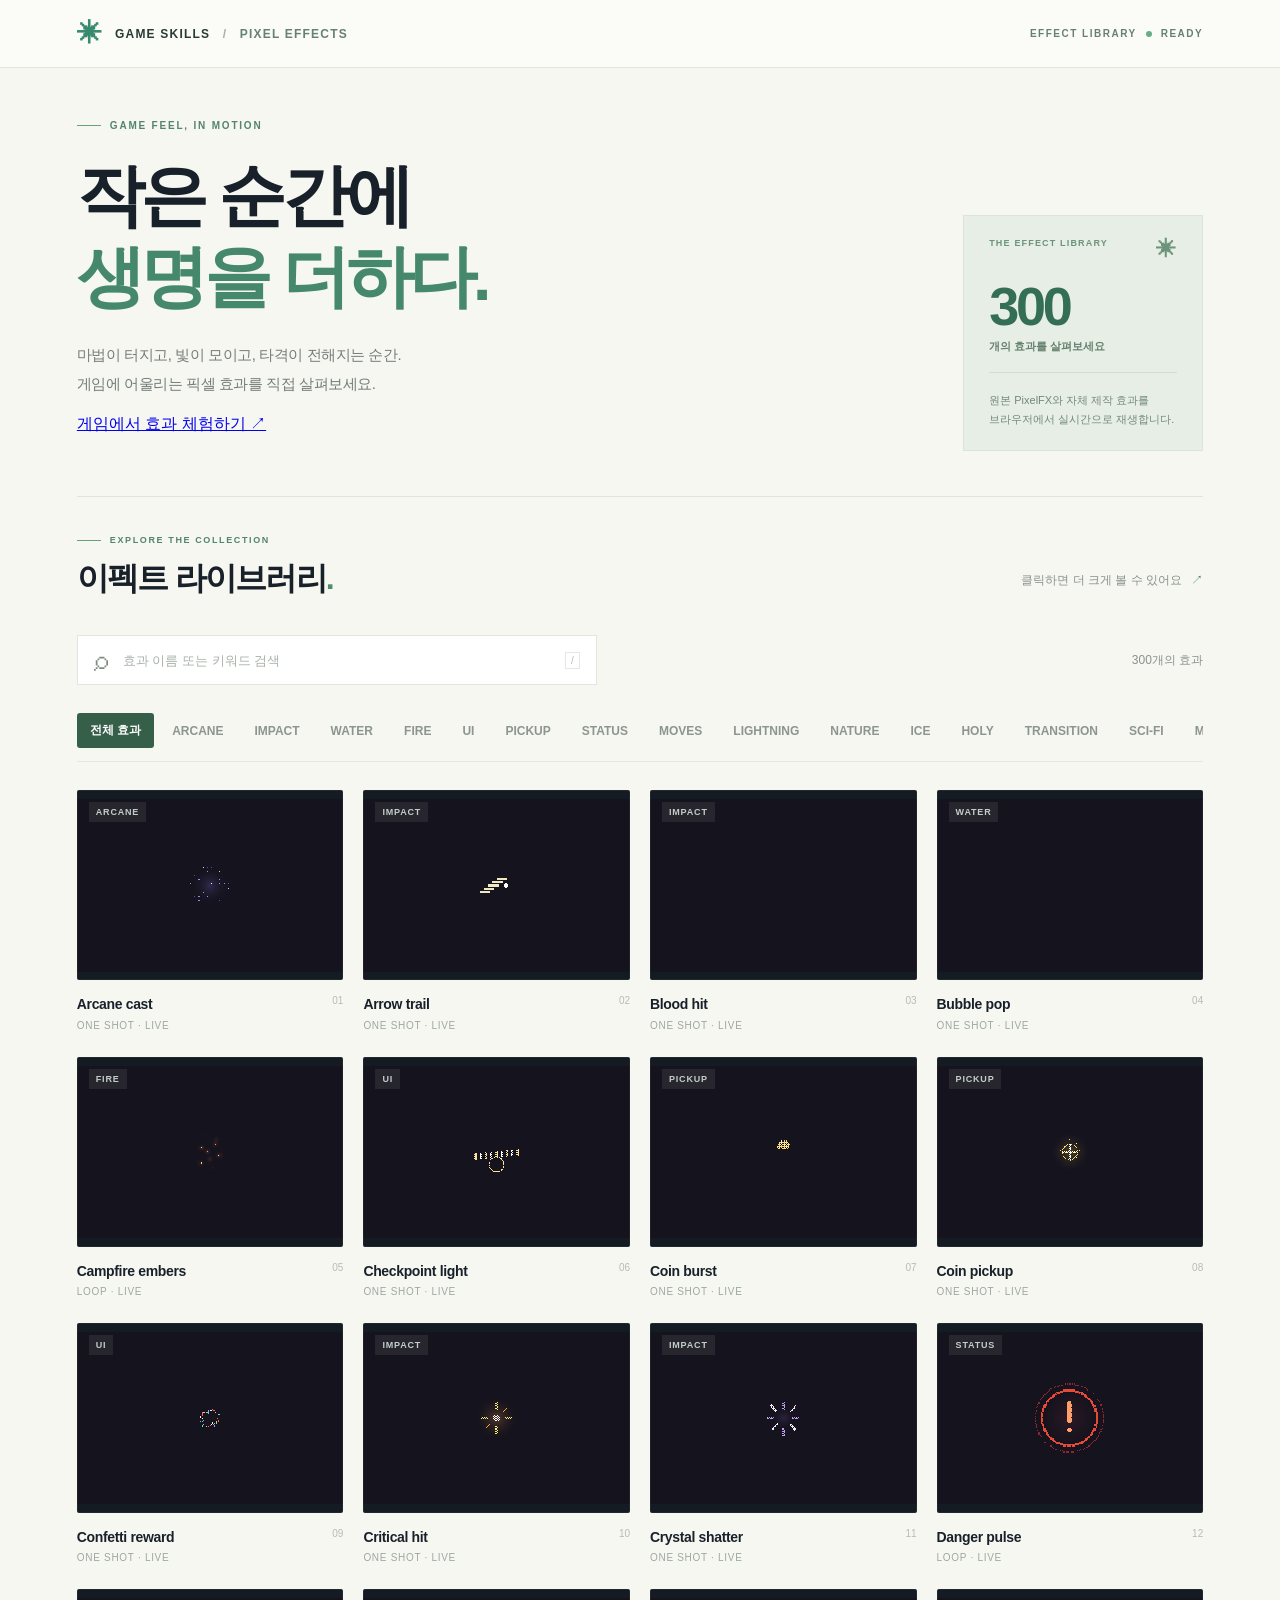
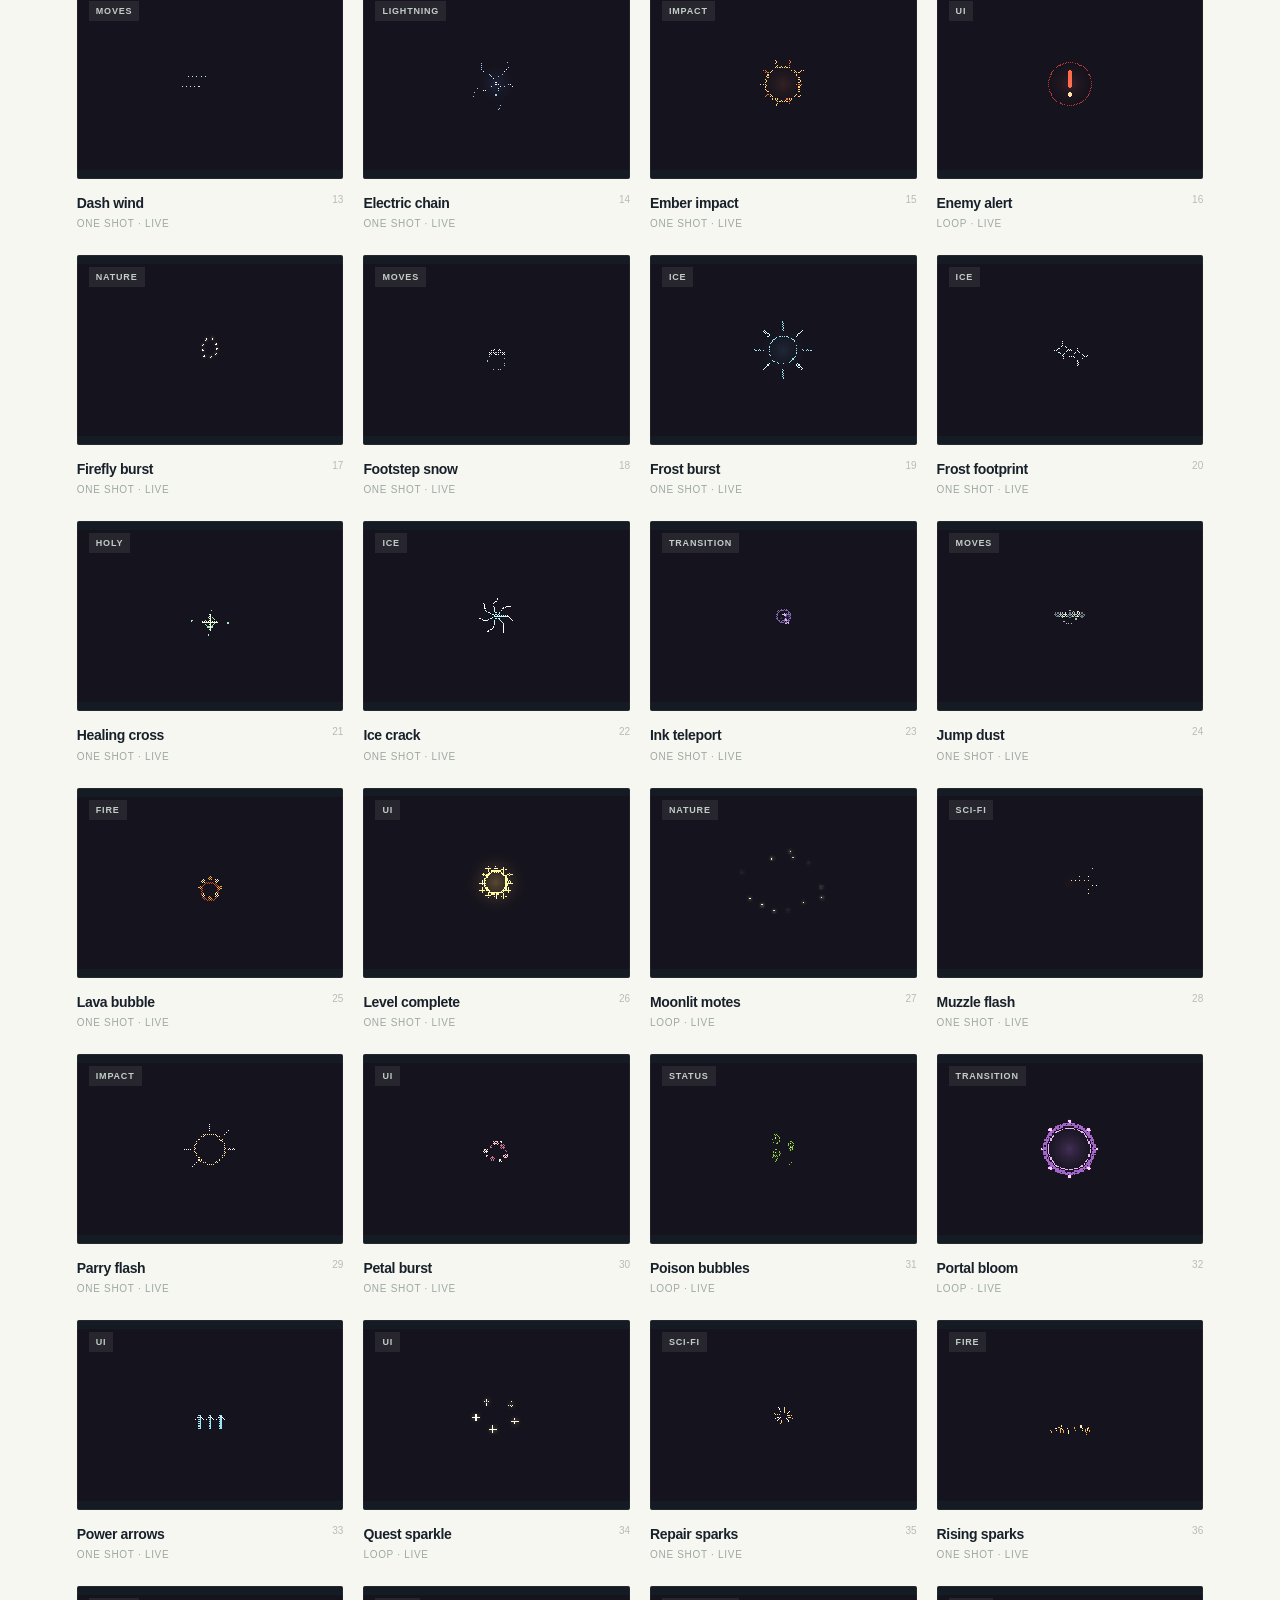
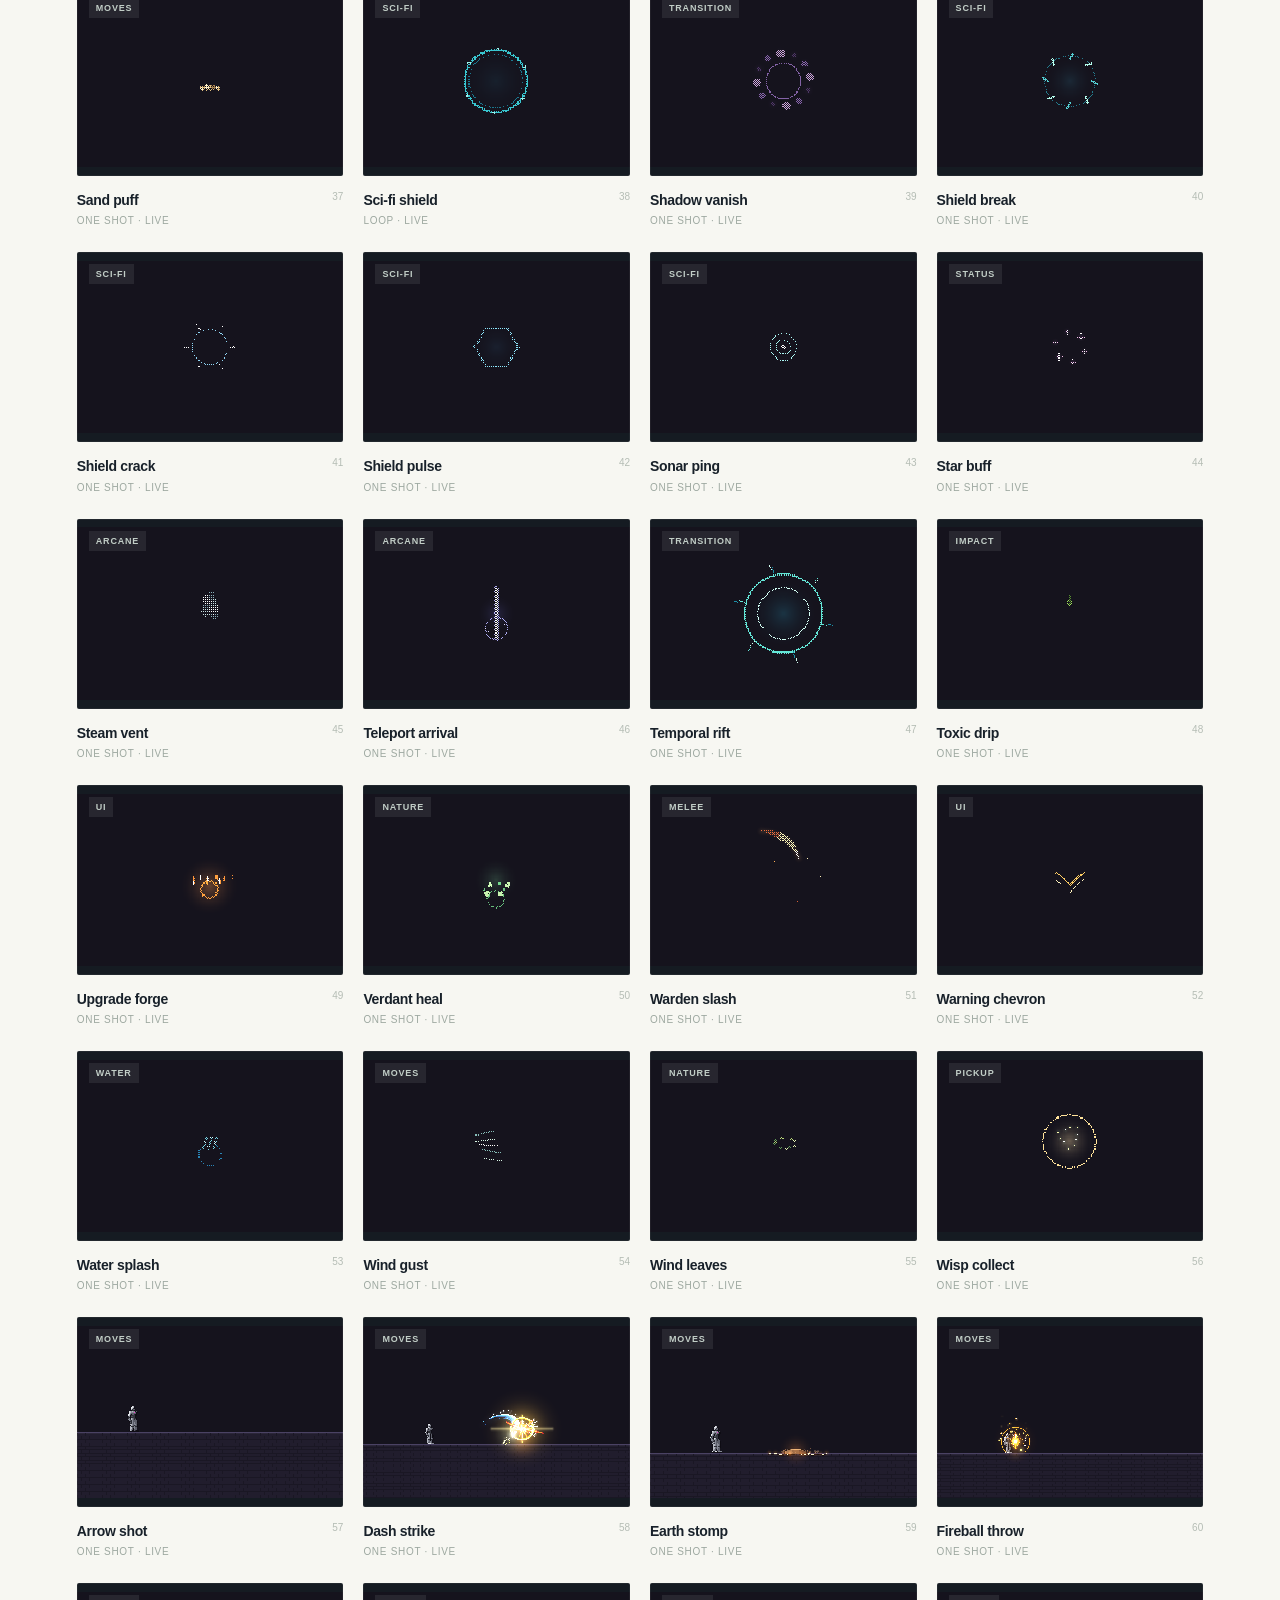
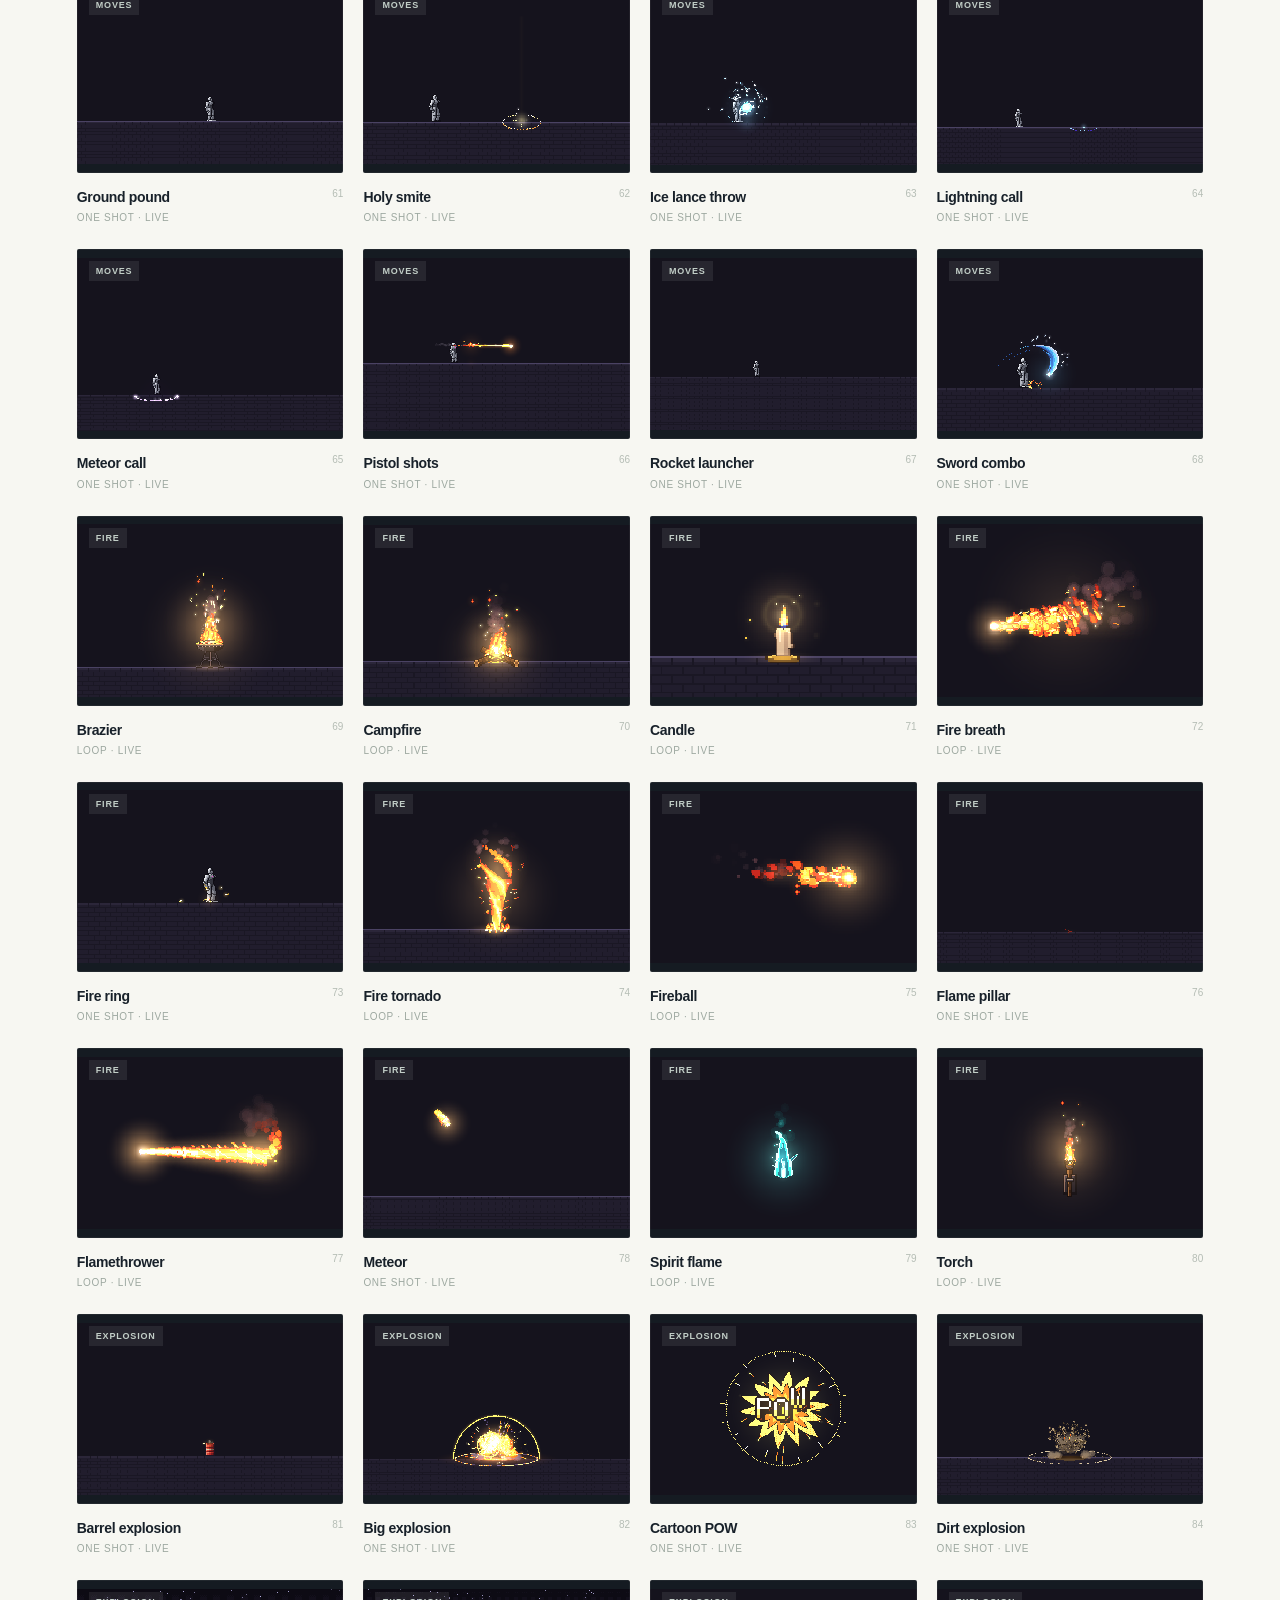
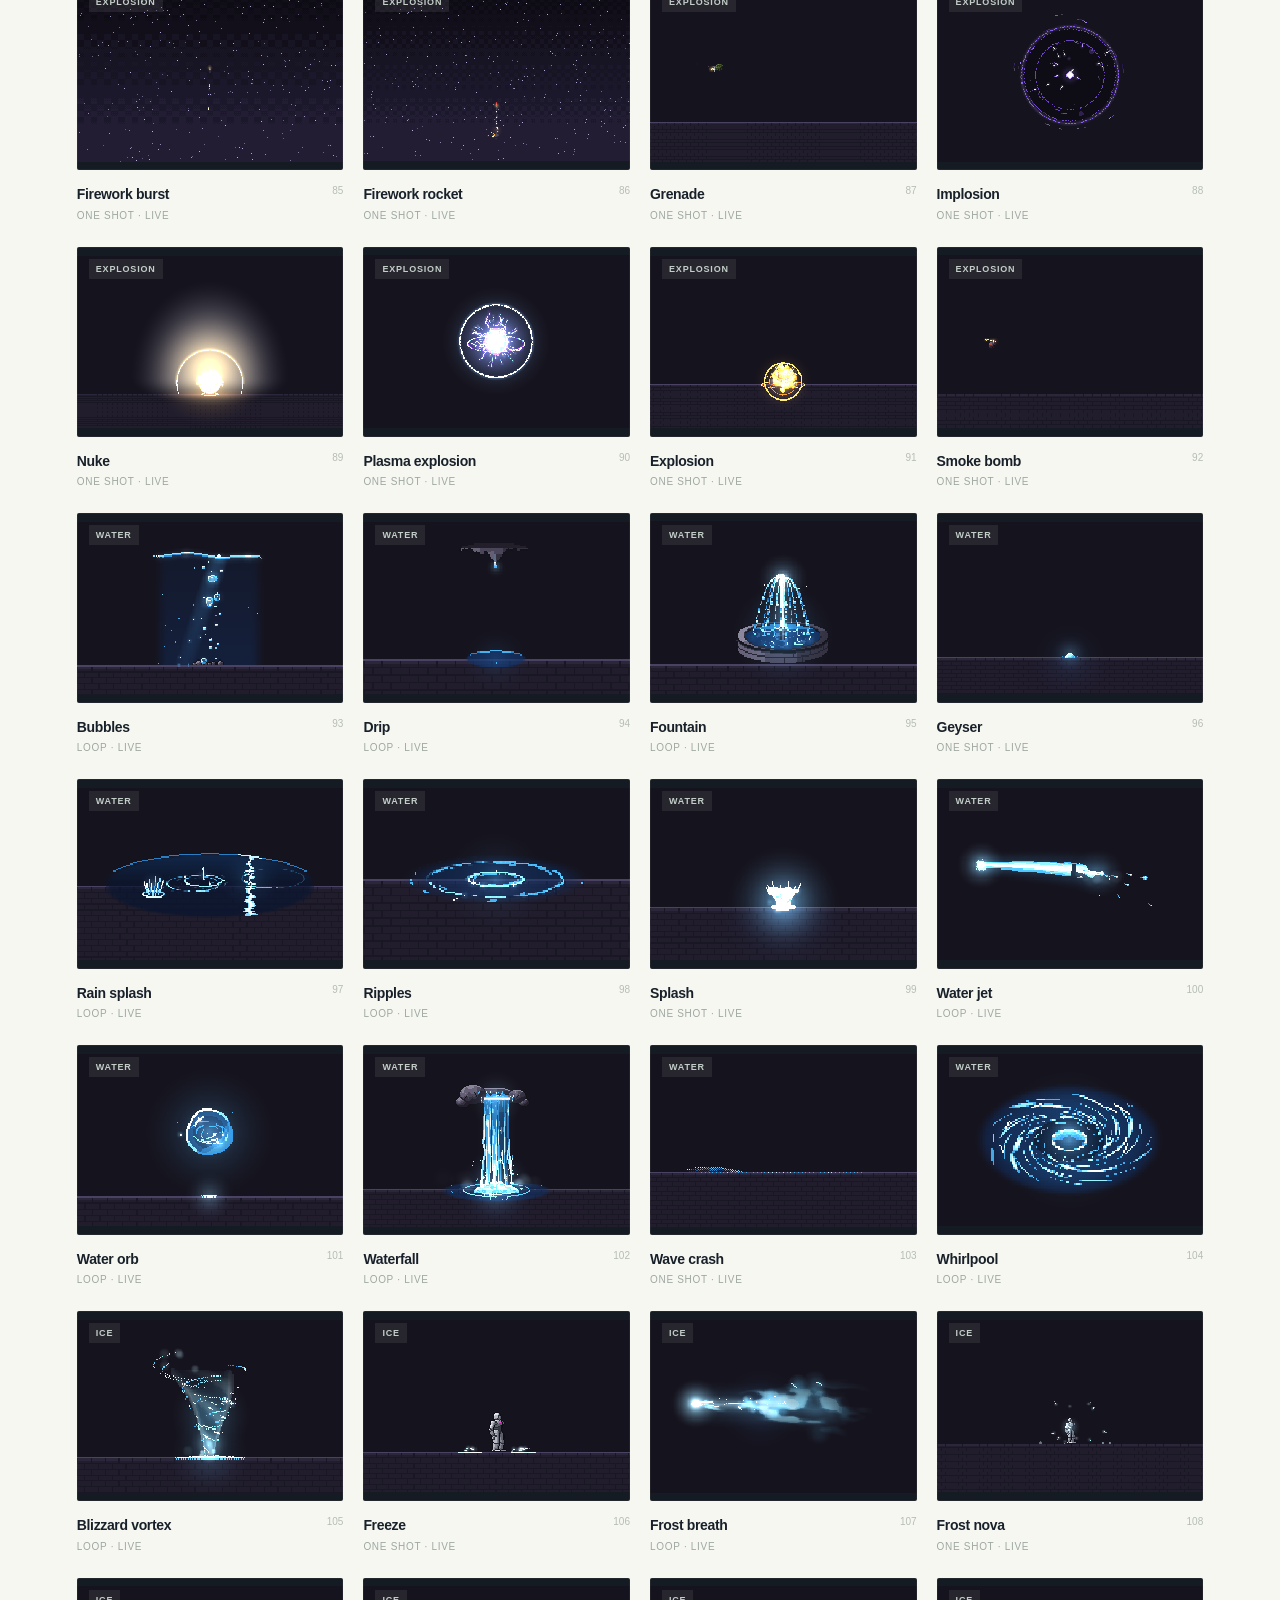
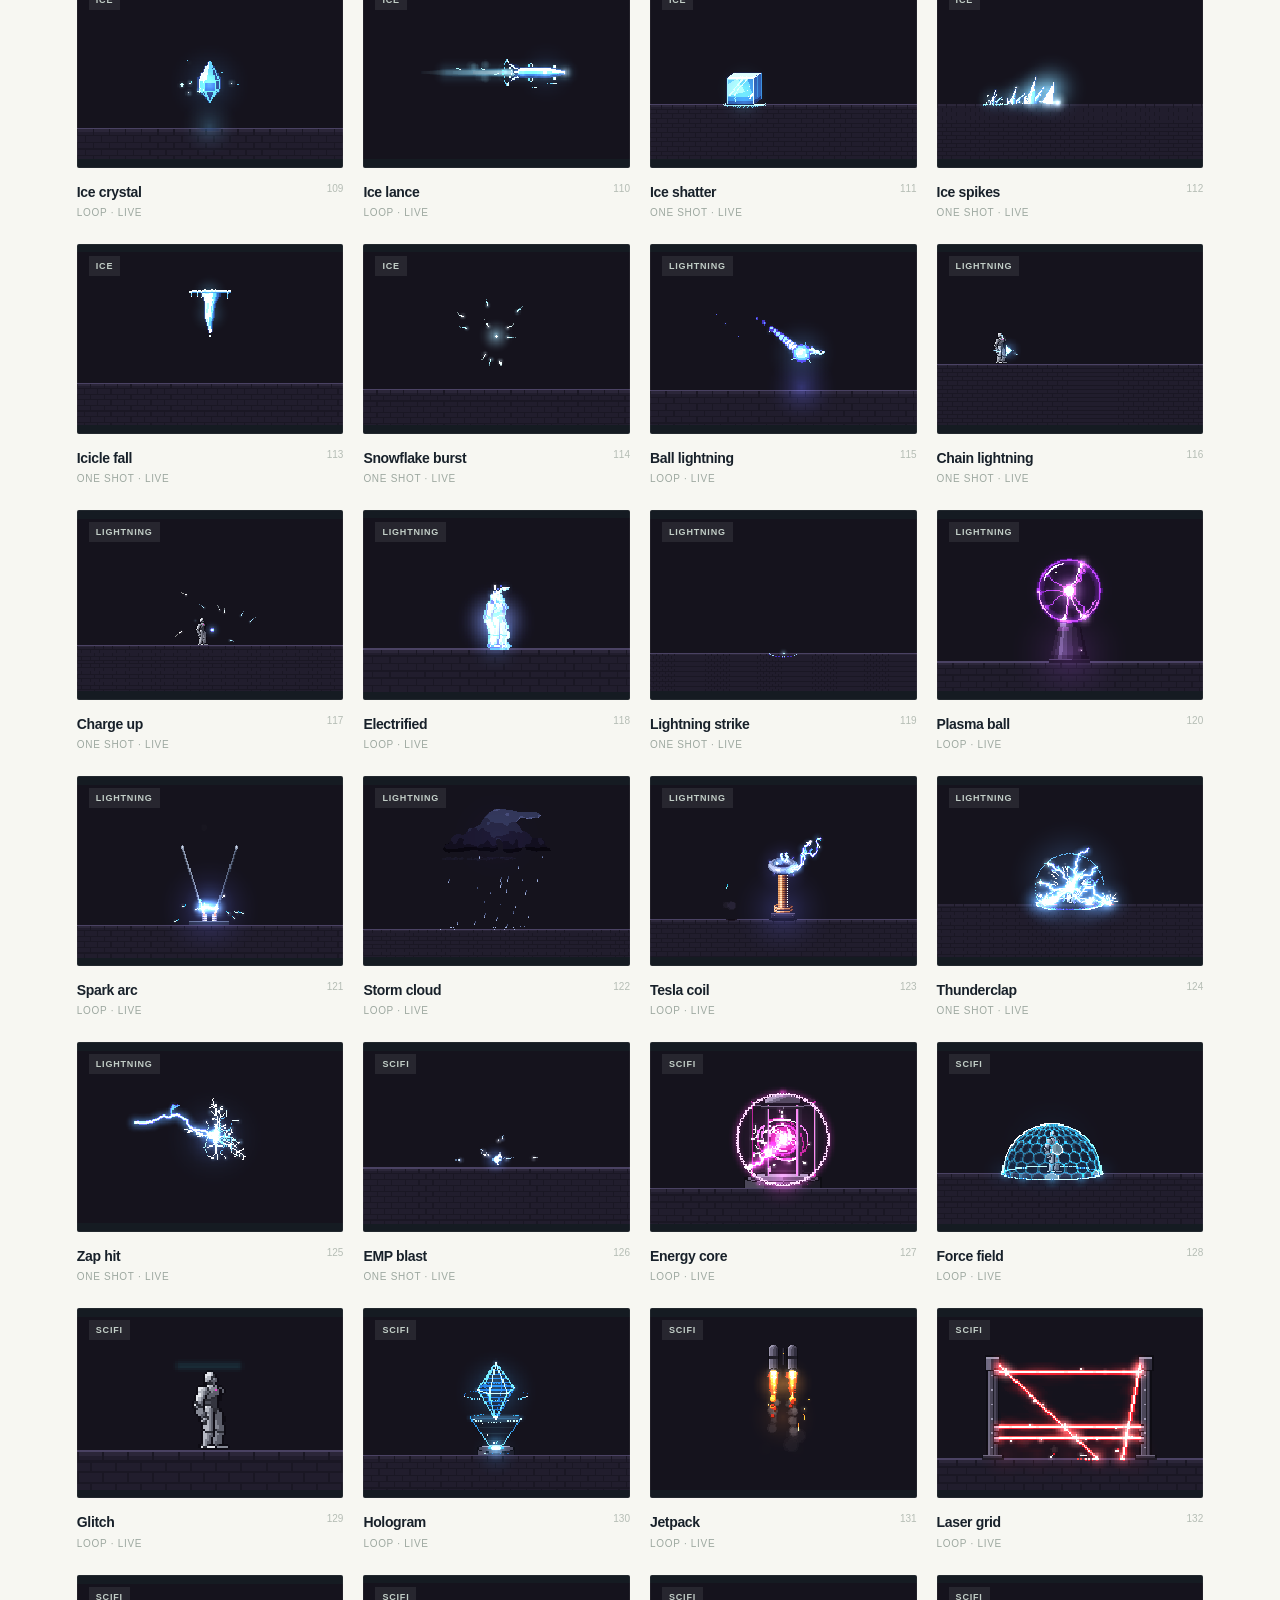
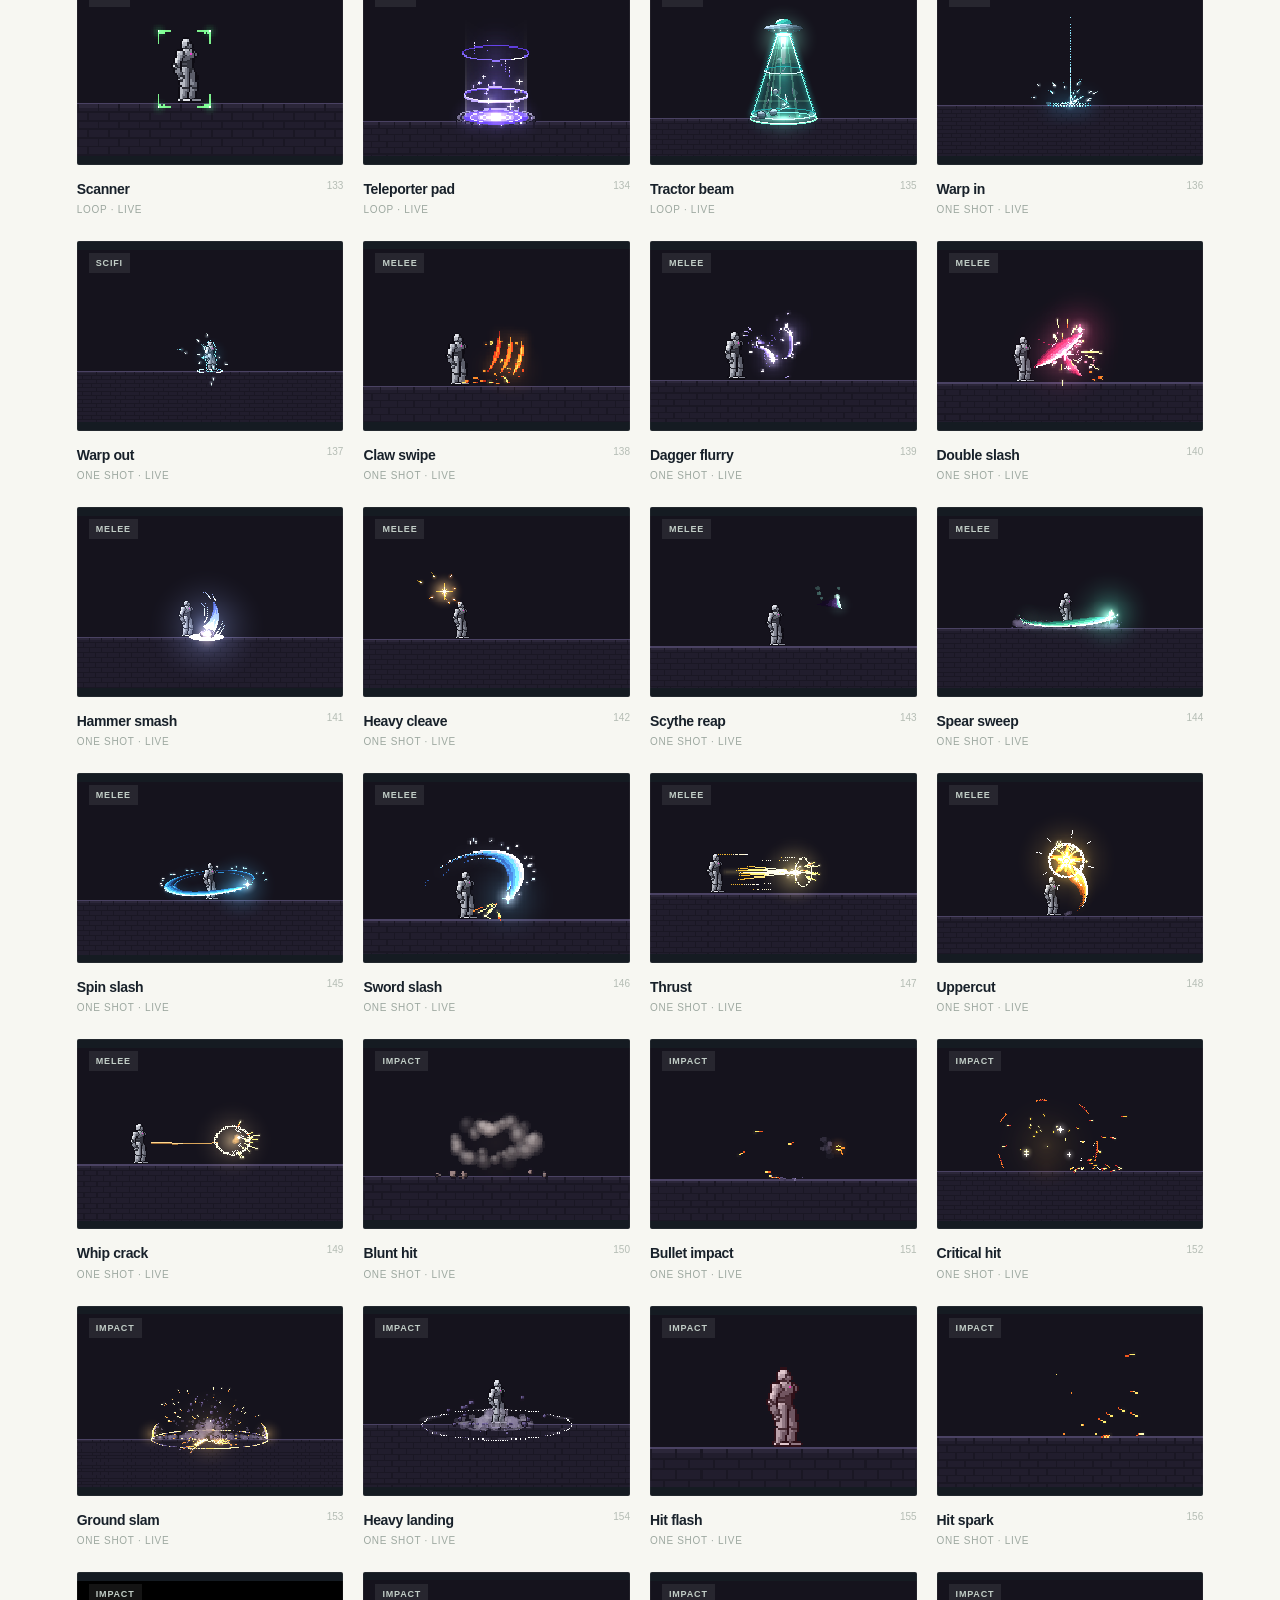
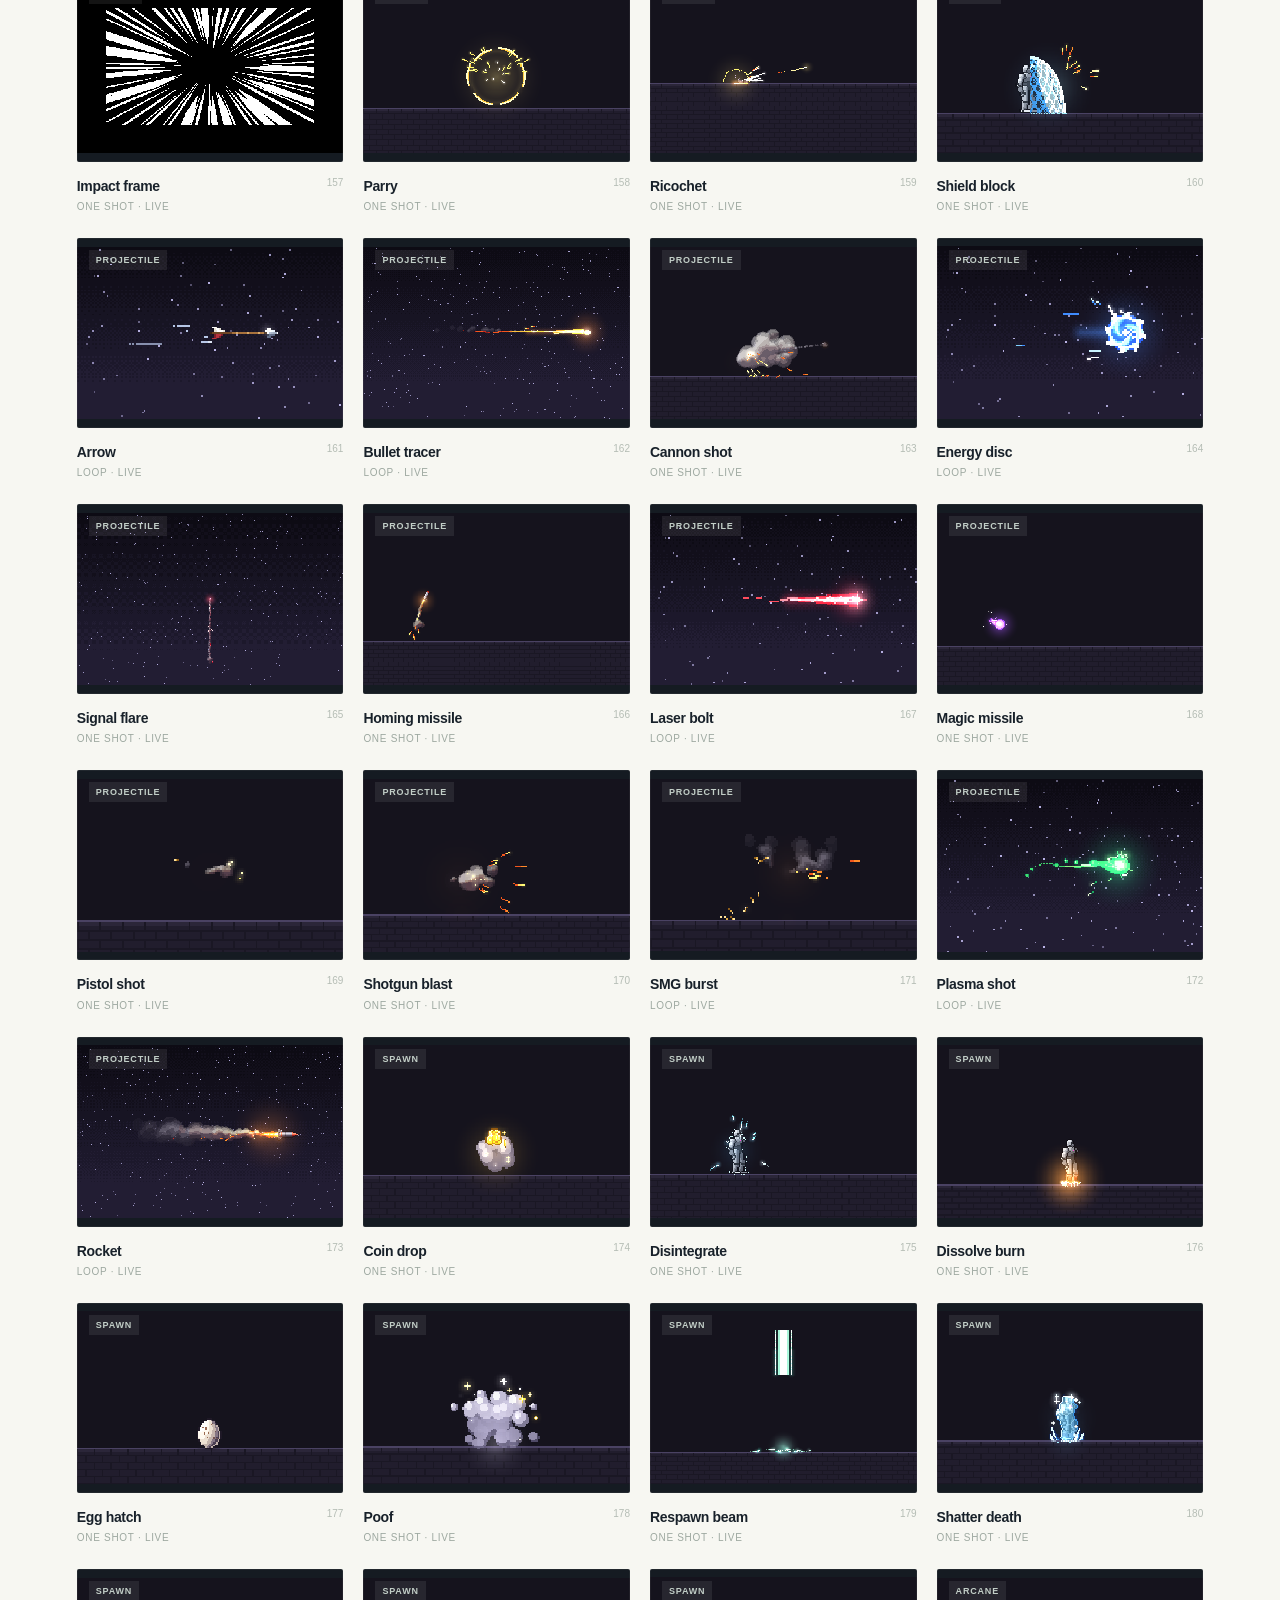
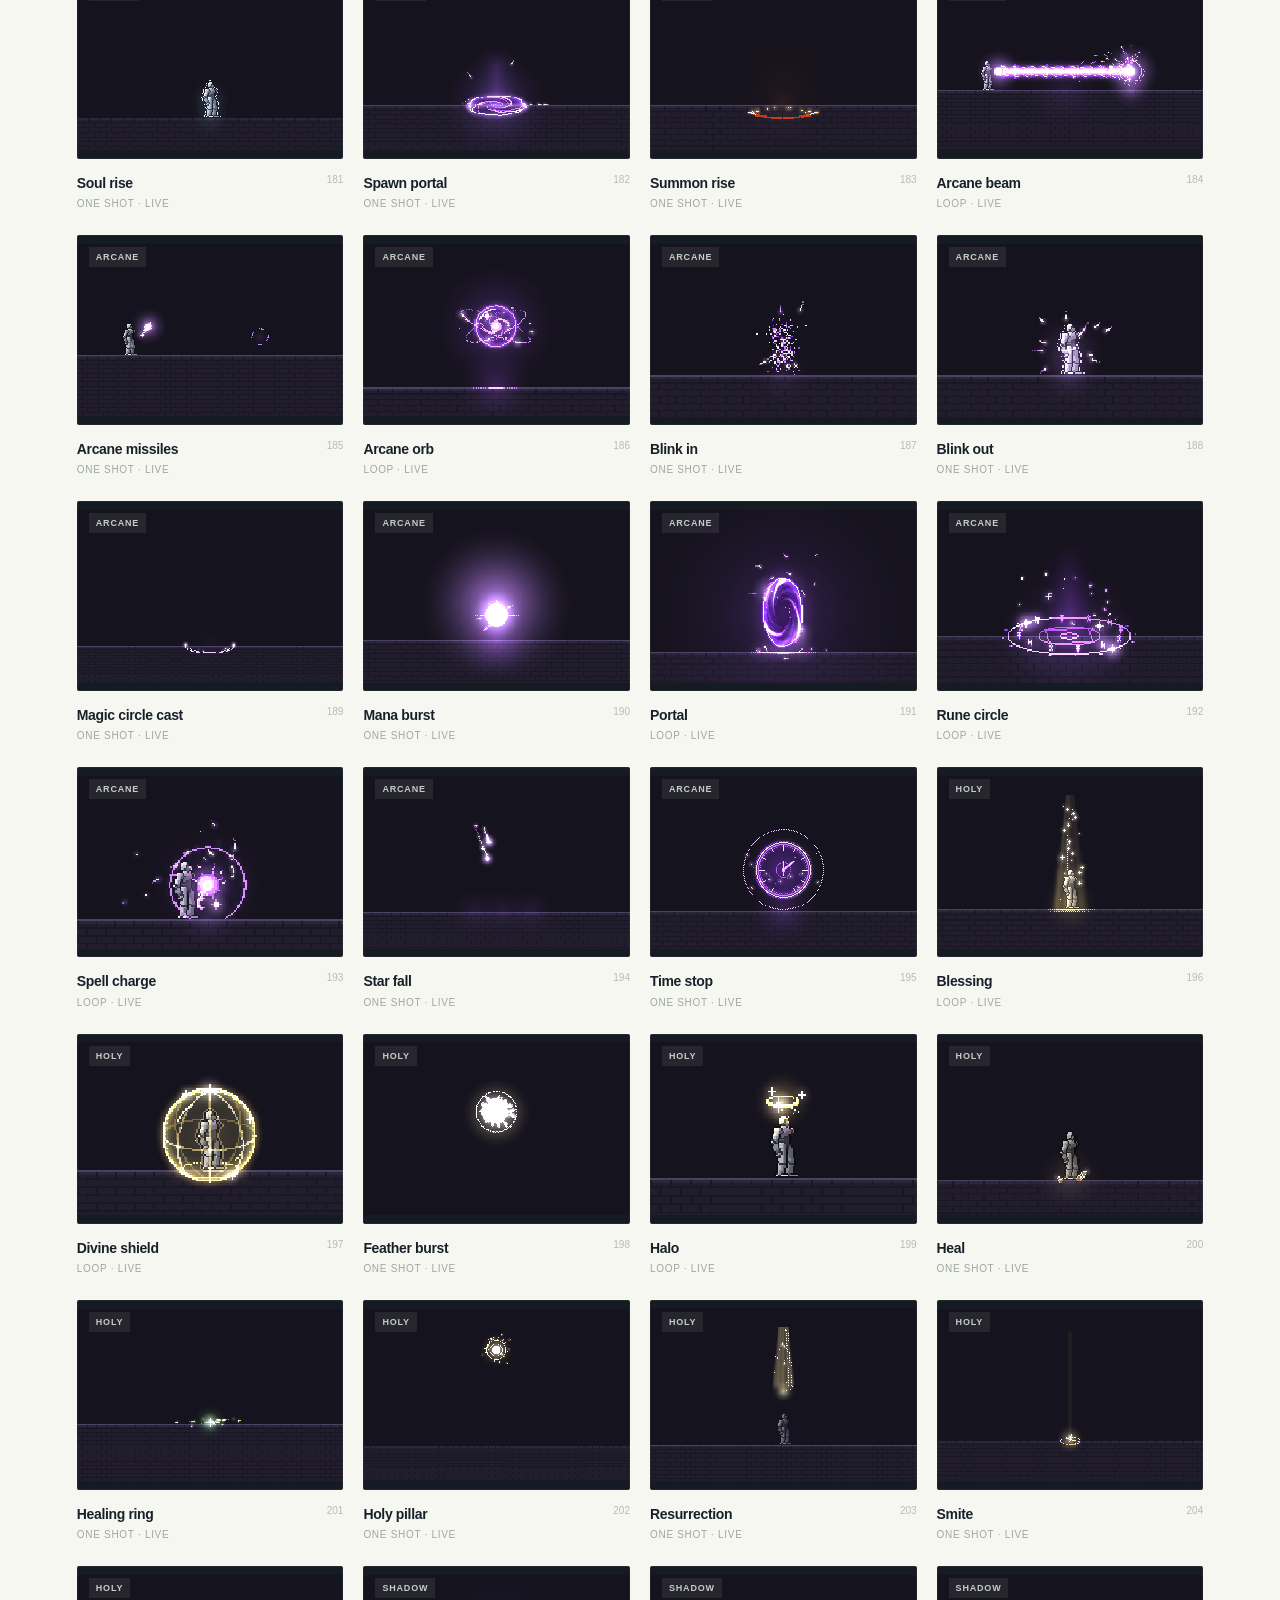
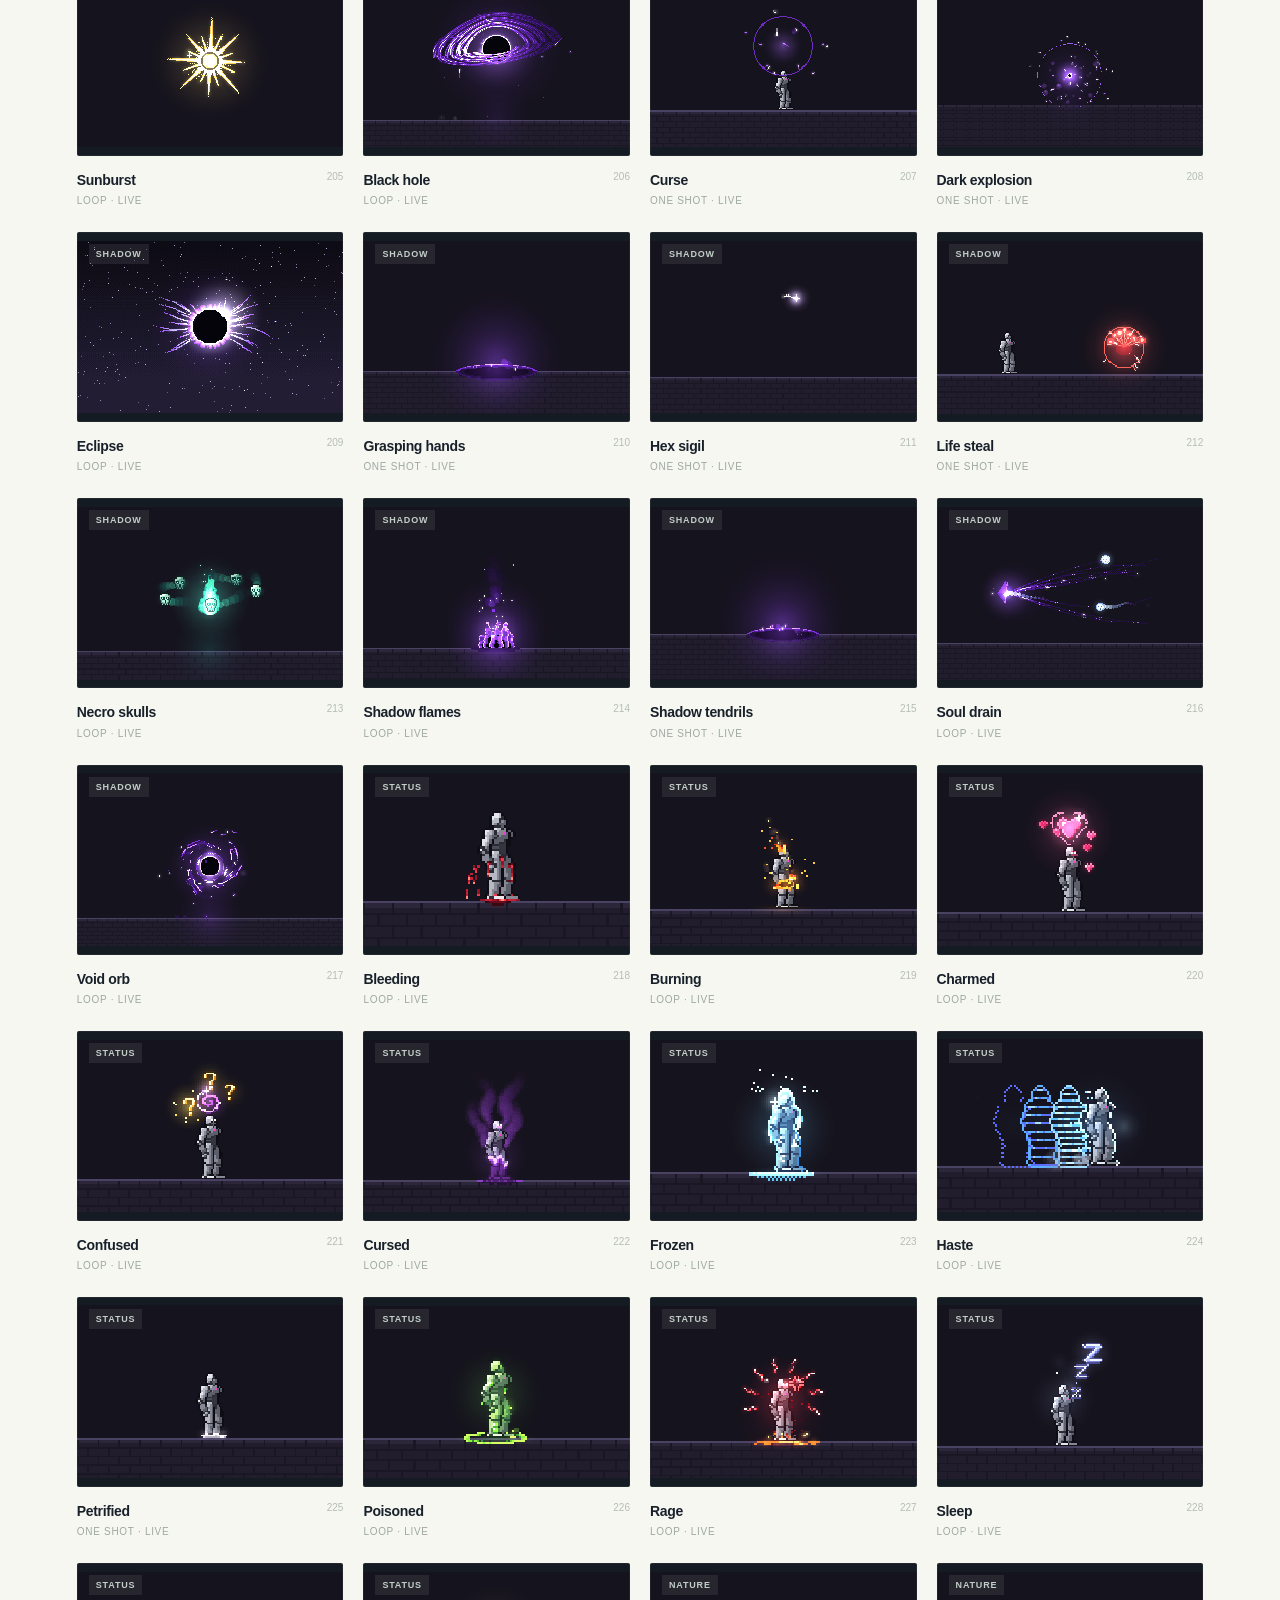
==== commit 6f2bdfb2: "Expand pixel effects collection" ====
--- a/index.html
+++ b/index.html
@@ -5,4 +5,4 @@
 <section class="library" aria-labelledby="libraryTitle"><div class="section-heading"><div><p class="eyebrow small"><span></span> EXPLORE THE COLLECTION</p><h2 id="libraryTitle">이펙트 라이브러리<span>.</span></h2></div><p>클릭하면 더 크게 볼 수 있어요 <span class="arrow">↗</span></p></div><div class="toolbar"><label class="search"><span aria-hidden="true">⌕</span><input id="search" type="search" placeholder="효과 이름 또는 키워드 검색" aria-label="효과 검색"><kbd> / </kbd></label><div class="status" aria-live="polite" id="resultCount">불러오는 중…</div></div><div class="filters-wrap"><nav id="filters" aria-label="효과 카테고리" class="filters"></nav></div><div id="error" class="error" hidden></div><div id="grid" class="grid" aria-live="polite"></div><div id="empty" class="empty" hidden><b>결과가 없어요.</b><p>다른 검색어나 카테고리를 선택해 주세요.</p><button id="reset" type="button">전체 효과 보기</button></div></section></main>
 <footer><span><b>✳ GAME SKILLS</b> &nbsp; / &nbsp; PIXEL EFFECTS</span><span>POWERED BY PIXELFX &nbsp;·&nbsp; <a href="https://github.com/patch-gg/pixelfx" target="_blank" rel="noreferrer">SOURCE ↗</a></span></footer>
 <dialog id="detail"><div class="detail-inner"><button class="close" id="close" aria-label="닫기">×</button><div class="detail-stage"><canvas id="detailCanvas" aria-label="효과 애니메이션 미리보기"></canvas><span class="live"><i></i> LIVE PREVIEW</span></div><div class="detail-content"><p class="eyebrow small" id="detailCat"></p><h2 id="detailName"></h2><p id="detailDesc"></p><div class="detail-meta" id="detailMeta"></div><div class="detail-note">미리보기는 실제 효과 코드를 재생합니다. 게임에 적용할 때는 스프라이트 시트와 개별 라이선스를 확인하세요.</div></div></div></dialog>
-<script type="module" src="./app.js?v=658f6aa9201a362b"></script></body></html>
+<script type="module" src="./app.js?v=603ec95f04b5bb22"></script></body></html>
